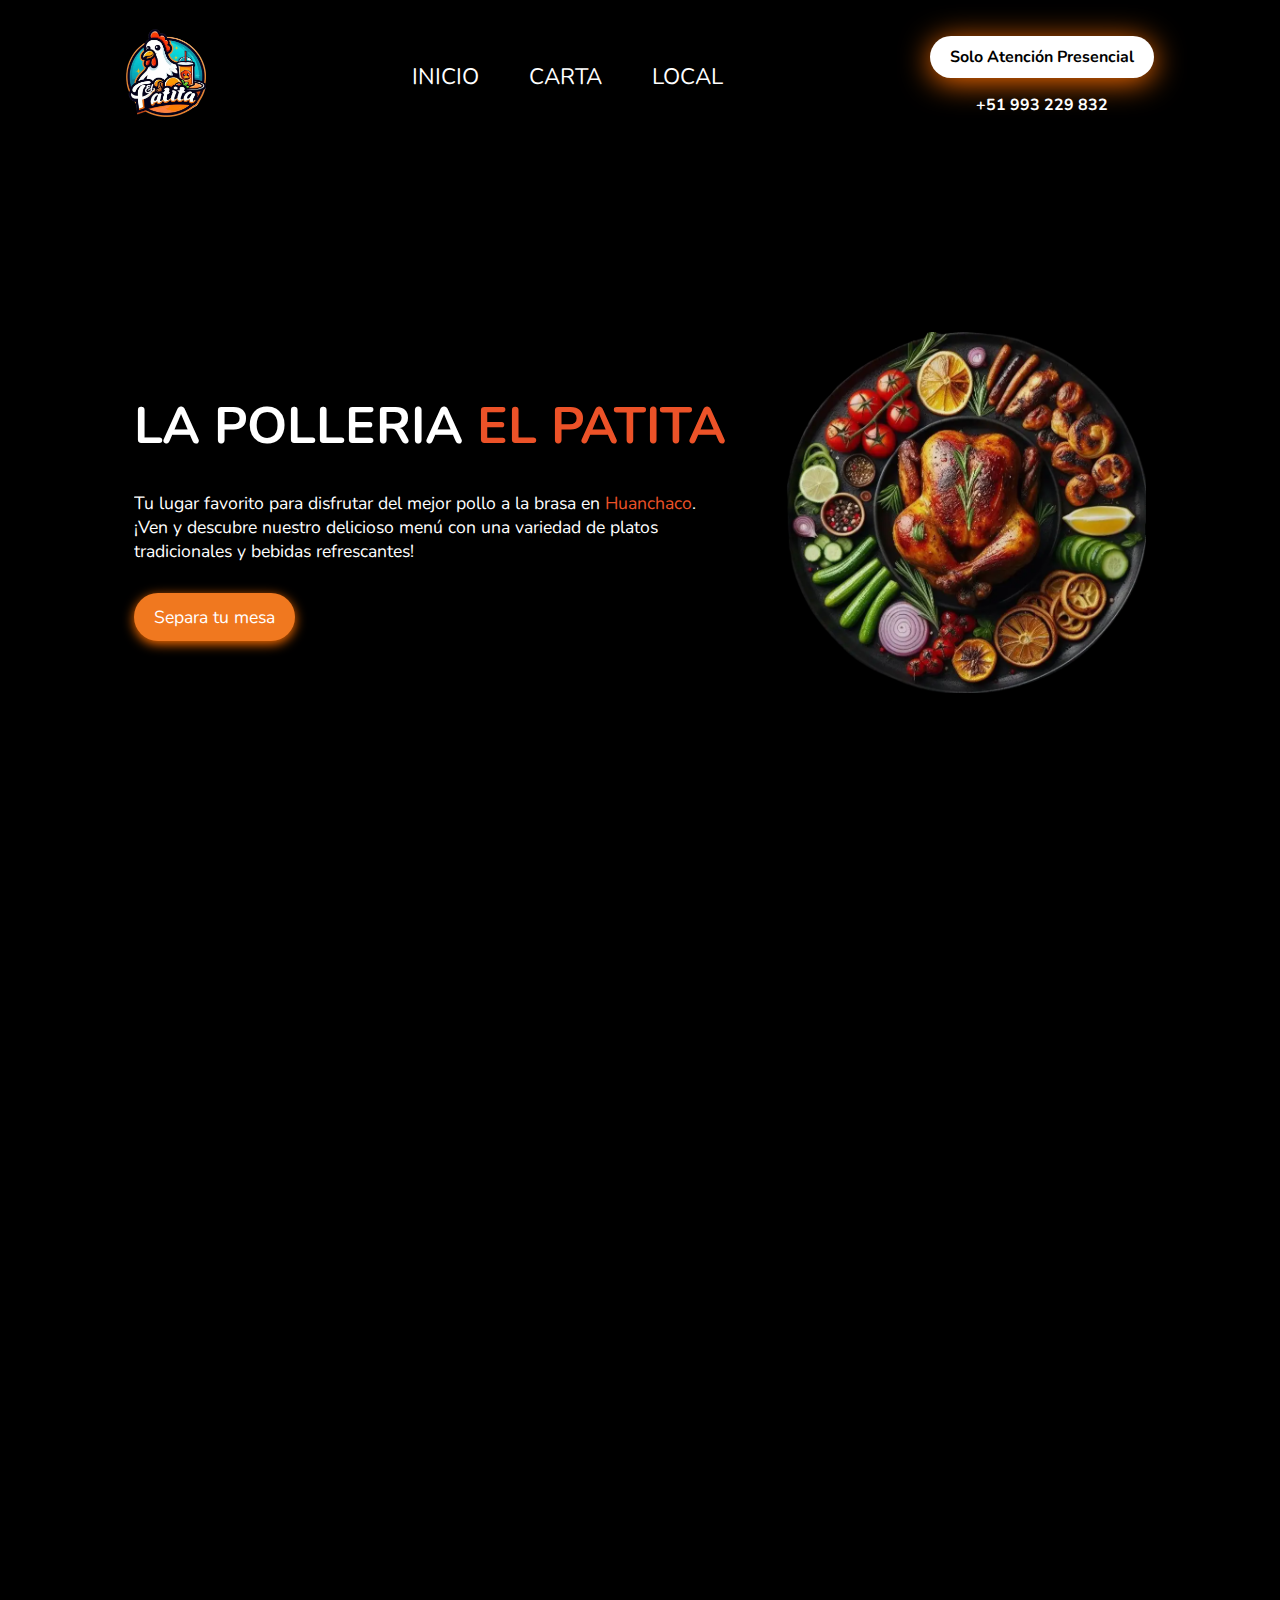
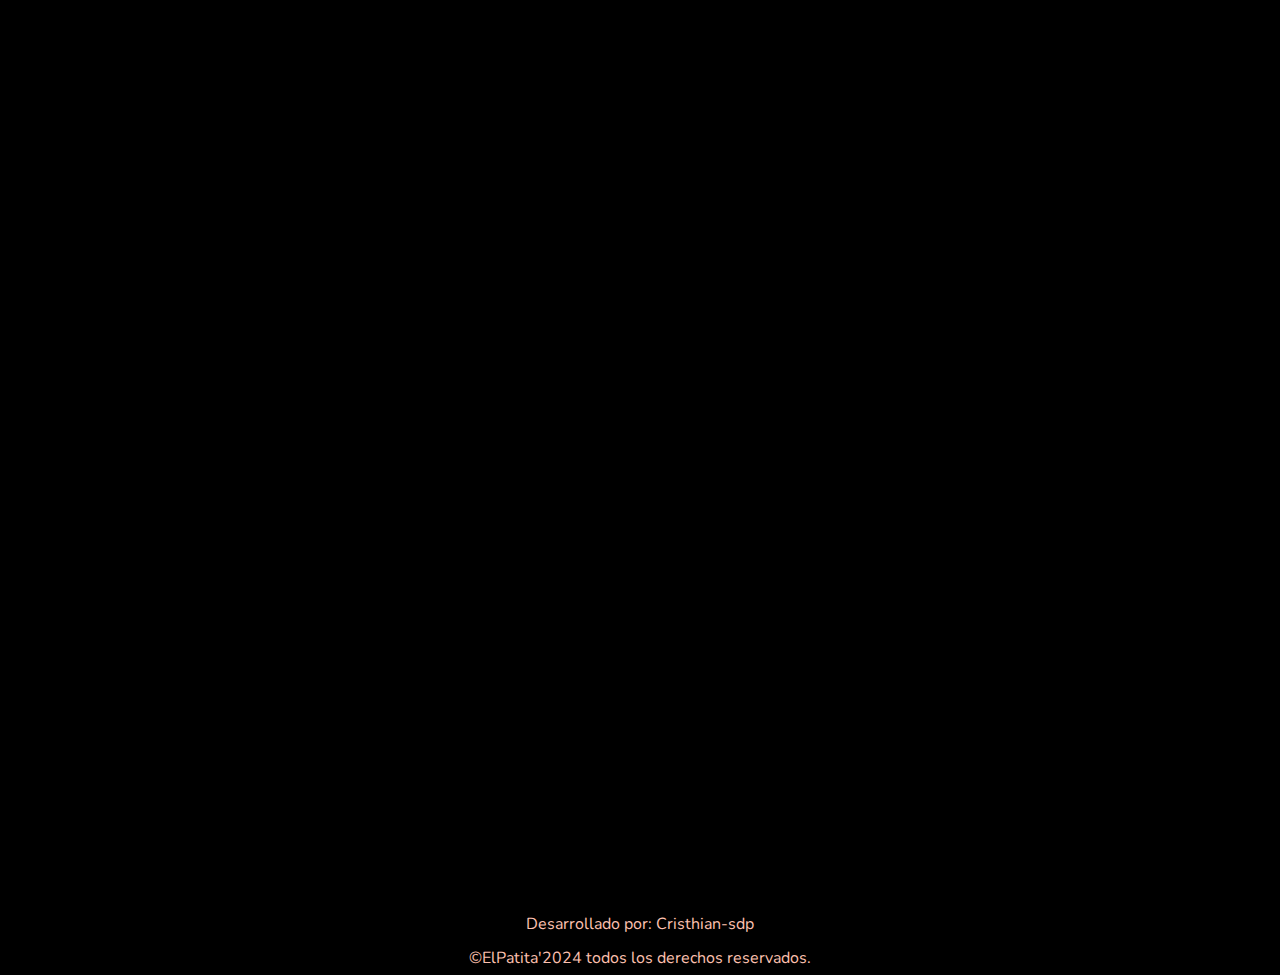
==== index.html @ 11cbc025 "Actualización de ruta del favicon" ====
<!DOCTYPE html>
<html lang="es">
  <head>
    <!-- Metadatos y configuración de la página -->
    <meta charset="UTF-8" />
    <meta http-equiv="X-UA-Compatible" content="IE=edge" />
    <meta
      name="viewport"
      content="width=device-width, initial-scale=1.0, minimum-scale=1.0"
    />
    <!-- Título de la página -->
    <title>El Patita</title>
    <!-- Enlaces a hojas de estilo CSS -->
    <link rel="stylesheet" href="css/styles.css" />
    <!-- Metadatos para SEO -->
    <meta name="title" content="El Patita" />
    <meta
      name="description"
      content="La Pollería El Patita - Tu lugar favorito para disfrutar del mejor pollo a la brasa en Huanchaco. ¡Ven y descubre nuestro delicioso menú con una variedad de platos tradicionales y bebidas refrescantes! Disfruta de un ambiente acogedor y un servicio excepcional que te hará sentir como en casa. ¡Te esperamos para compartir momentos únicos en familia y amigos! Pollo a la brasa, restaurante en Huanchaco, ambiente familiar, servicio de calidad."
    />
    <meta
      name="keywords"
      content="El Patita, polleria, polleria cerca de mi, pollo a la brasa, pollo, brasas, Huanchaco, restaurantes en Huanchaco, trujillo, restaurante, comida rápida, combos, combos familiares, menu, parrillas, bebidas, presencial"
    />
    <meta name="robots" content="index, follow" />
    <link rel="canonical" href="https://elpatita.pages.dev" />
    <meta
      name="google-site-verification"
      content="dAO6og7WskD6KDz0cd-VRkcLxs5o3kmpDiMFxkT1mFk"
    />
    <meta name="author" content="Cristhian Steffano Díaz Piminchumo" />
    <!-- Metadatos para Open Graph (para compartir en redes sociales) -->
    <meta property="og:title" content="El Patita" />
    <meta
      property="og:description"
      content="Disfruta de nuestros deliciosos combos de pollo a la brasa en El Patita. ¡Visítenos en Huanchaco!"
    />
    <meta property="og:image" content="img/combos/1-4-pollo.webp" />
    <meta property="og:url" content="https://elpatita.pages.dev" />
    <meta property="og:type" content="website" />
    <!-- Metadatos para Open Graph Video -->
    <meta property="og:video" content="https://elpatita.pages.dev/video/screen-charged.webm" />
    <meta property="og:video:type" content="video/screen-charged.webm" />
    <meta property="og:video:width" content="1280" />
    <meta property="og:video:height" content="720" />
    <!-- Enlace al sitemap -->
    <link
      rel="sitemap"
      type="application/xml"
      title="Sitemap"
      href="/sitemap.xml"
    />
    <!-- Favicon de la página -->
    <link
      rel="icon"
      href="img/favicon/title-logo.webp"
      type="image/webp"
      loading="lazy"
    />
    <!-- Enlace a fuentes de Google Fonts -->
    <link rel="preconnect" href="https://fonts.googleapis.com" />
    <link rel="preconnect" href="https://fonts.gstatic.com" crossorigin />
    <link
      rel="preload"
      href="https://fonts.googleapis.com/css2?family=Nunito:wght@400;600&display=swap"
      as="font"
      crossorigin="anonymous"
    />
    <link
      rel="preload"
      href="https://fonts.googleapis.com/css2?family=Nunito:wght@400;600&display=swap"
      as="style"
      onload="this.onload=null;this.rel='stylesheet'"
    />
    <noscript>
      <link
        href="https://fonts.googleapis.com/css2?family=Nunito:wght@400;600&display=swap"
        rel="stylesheet"
      />
    </noscript>
  </head>
  <body>
    <!-- Pantalla de carga-->
    <div class="loading-screen">
        <video autoplay loop muted>
          <source src="video/screen-charged.webm" type="video/webm" alt="Cargando...">
          Tu navegador no soporta el elemento de video.
        </video>
    </div>
    <!-- Encabezado de la pagina-->
    <header>
      <!-- Logo -->
      <div class="logo">
        <img
          src="img/favicon/title-logo.webp"
          alt="El Patita Logo"
          width="80"
          height="auto"
          loading="lazy"
        />
      </div>
      <!-- Barra de navegación -->
      <nav>
        <div>
          <ul>
            <li><a href="#">INICIO</a></li>
            <li><a href="carta.html">CARTA</a></li>
            <li><a href="local.html">LOCAL</a></li>
          </ul>
        </div>
      </nav>
      <!-- Mensaje sobre la atención presencial -->
      <div class="msg-nav">
        <strong>
          <p class="msg-text">Solo Atención Presencial</p>
          <p>+51 993 229 832</p>
        </strong>
      </div>
    </header>
    <!-- Sección de Bienvenida -->
    <section class="hero">
      <!-- Texto de bienvenida -->
      <div class="hero-text-button">
        <h1>LA POLLERIA <span>EL PATITA</span></h1>
        <p>
          Tu lugar favorito para disfrutar del mejor pollo a la brasa en <span><a href="https://g.co/kgs/TymTg4Y" target="_blank" rel="noopener noreferrer nofollow">Huanchaco</a></span>. 
          <br>
          ¡Ven y descubre nuestro delicioso menú con una variedad de
          platos 
          <br>
          tradicionales y bebidas refrescantes!
        </p>
        <!-- Botón para redirigir a WhatsApp -->
        <button
          type="button"
          class="wpp-button"
          onclick="window.location.href='https://wa.me/51993229832';"
          rel="nofollow"
        >
          Separa tu mesa
        </button>
      </div>
      <!-- Imagen de pollo a la brasa -->
      <div class="hero-img"">
        <img
        src="img/pollo-inicio.webp"
        alt="Pollo a la brasa"
        width="360"
        height="auto"
        loading="lazy"
      />
      </div>
    </section>
    <!-- Sección de combos clásicos -->
    <section class="combos">
      <h2><strong>COMBOS <span>CLÁSICOS</span></strong></h2>
      <p>¡Elige tu favorito y comparte momentos únicos con familia y amigos!</p>

      <div class="combos-container">
        <!-- Combo Personal -->
        <div class="combo">
          <h3><strong class="combo-title">Combo Personal</strong></h3>
          <img src="img/combos/1-4-pollo.webp" alt="1/4 Pollo" width="240" height="auto" loading="lazy"/>
          <p class="combo-description">
              1/4 de Pollo + Papas fritas + ensalada + 1/2 litro de jugo de
              maracuyá.
          </p>
          <p><strong class="price">S/. 29.00</strong></p>
        </div>
        <!-- Combo Familiar -->
        <div class="combo">
          <h3><strong class="combo-title">Combo Familiar</strong></h3>
          <img src="img/combos/1-2-pollo.webp" alt="1/2 Pollo" width="240" height="auto" loading="lazy"/>
          <p class="combo-description">
            1/2 Pollo + Papas fritas + ensalada familiar + 1 litro de limonada
            frozen.
          </p>
          <p><strong class="price">S/. 50.00</strong></p>
        </div>
        <!-- Combo Extra Familiar -->
        <div class="combo">
          <h3><strong class="combo-title">Combo Extra Familiar</strong></h3>
          <img src="img/combos/1-pollo.webp" alt="Pollo Entero" width="240" height="auto" loading="lazy"/>
          <p class="combo-description">
            1 Pollo Entero + Papas fritas + ensalada familiar + 1 litro de chicha
            morada.
          </p>
          <p><strong class="price">S/. 84.00</strong></p>
        </div>
      </div>
    </section>
    <!-- Sección del pie de página -->
    <footer>
        <div class="footer-content">
          <!-- Logo del pie de página -->
            <div class="footer-logo">
                <img
                    src="img/favicon/title-logo.webp"
                    alt="El Patita Logo"
                    width="160"
                    height="auto"
                    loading="lazy"
                />
            </div>
            <!-- Texto de agradecimiento y botón de encuesta -->
            <div class="footer-text-button">
                <h4>GRACIAS POR <span>PREFERIRNOS</span></h4>
                <hr class="custom-line" />
                <p>Nos esforzamos cada día para ofrecerte la mejor experiencia y los sabores más deliciosos. ¡Esperamos verte pronto!</p>
                <!-- Botón para redirigir a la encuesta -->
                <button
                type="button"
                class="encuesta-button"
                onclick="window.location.href='https://docs.google.com/forms/d/e/1FAIpQLSdYzkBOdLRSeoieGLIxuFA7cyFeME0NgLloQCdg2s4Ohp1Zew/viewform?usp=header';"
                rel="noopener noreferrer nofollow"
              >
                ENCUESTA
              </button>
            </div>
            <!-- Enlaces legales -->
            <div class="footer-links">
                <h5>LEGAL</h5>
                <hr class="custom-line" />
                <!-- Enlaces a términos y condiciones-->
                <a href="pdf/Terminos-condiciones.pdf" target="_blank" rel="noopener noreferrer nofollow"
                >Términos y Condiciones</a>
                <!-- Enlaces a políticas de privacidad-->
                <a href="pdf/Políticas-privacidad.pdf" target="_blank" rel="noopener noreferrer nofollow"
                >Políticas de Privacidad</a>
                <!-- Enlaces a Licencia Creative Commons-->
                <a rel="license" href="https://creativecommons.org/licenses/by-nc-sa/4.0/" target="_blank" rel="noopener noreferrer nofollow"
                >Licencia Creative Commons</a>
            </div>
        </div>
        <div class="footer-info">
            <!-- Información del desarrollador -->
            <p>Desarrollado por:
                <a href="https://github.com/cristhian-sdp" target="_blank" rel="nofollow"
                >Cristhian-sdp</a>
            </p>
            <!-- Derechos reservados -->
            <p>&copy;ElPatita'2024 todos los derechos reservados.</p>
            </div>
    </footer>
    <script src="js/script.js"></script>
  </body>
</html>
---- css/styles.css ----
/* Aplicar la fuente Nunito a todos los elementos */
* {
    font-family: "Nunito";
}

/* Estilos para el cuerpo de la página */
body {
    background-color: black;
    margin: 0;
    padding: 0;
}

/* Estilos para la pantalla de carga */
.loading-screen {
    position: fixed;
    top: 0;
    left: 0;
    width: 100%;
    height: 100%;
    background-color: #fe9d2c;
    display: flex;
    justify-content: center;
    align-items: center;
    z-index: 1000;
}

/* Estilos para el video de la pantalla de carga */
.loading-screen video {
    width: 600px;
}

/* Estilos para el encabezado */
header {
    color: white;
    text-align: center;
    z-index: 10;
    display: flex;
    justify-content: space-around;
    align-items: center;
    padding: 10px 30px;
    flex-wrap: wrap;
}

/* Estilos para la barra de navegación */
nav {
    display: flex;
    justify-content: center;
    align-items: center;
    animation: slideDown 1.3s ease-in-out 0.6s forwards;
}

/* Animación para deslizar la barra de navegación hacia abajo */
@keyframes slideDown {
    0% {
        transform: translateY(-100%);
        opacity: 0;
    }
    100% {
        transform: translateY(0);
        opacity: 1;
    }
}

/* Estilos para la lista de navegación */
nav ul {
    list-style: none;
    display: flex;
    padding: 0;
    margin: 0;
}

nav li {
    margin: 0 25px;
}

/* Estilos para los enlaces de navegación */
nav a {
    position: relative;
    color: white;
    text-decoration: none;
    font-size: 1.4em;
    overflow: hidden;
    transition: color 0.4s ease;
}
nav a::after {
    content: "";
    position: absolute;
    width: 0;
    height: 2px;
    bottom: 0;
    left: 50%;
    background-color: #f0781f;
    transition: width 0.4s ease, left 0.5s ease;
}

nav a:hover {
    color: #f0781f;
}

nav a:hover::after {
    width: 100%;
    left: 0;
}

/* Estilos para el logo */
.logo {
    margin: 10px;
    transition: transform 0.4s ease;
    animation: fadeIn 1.5s ease-in-out 0.6s forwards;
}

.logo:hover {
    transform: scale(1.2);
}
/* Estilos para el contenedor del mensaje de navegación */
.msg-nav {
    margin: 10px;
    right: 0;
    animation: slideInFromRight 1.3s ease-in-out 0.6s forwards;
}
.msg-text {
    background-color: white;
    box-shadow: 0 4px 30px rgb(255, 111, 0);
    border-radius: 40px;
    color: black;
    padding: 10px 20px;
    transition: color 0.5s ease;
}
.msg-text:hover {
    background-color: #a6a6a6;
    color: white;
}

/* Animación para deslizar el mensaje de navegación desde la derecha */
@keyframes slideInFromRight {
    0% {
        transform: translateX(100%);
        opacity: 0;
    }
    100% {
        transform: translateX(0);
        opacity: 1;
    }
}

/* Estilos para la sección hero */
.hero {
    display: flex;
    justify-content: center;
    align-items: center;
    padding: 180px 20px;
    gap: 60px;
    flex-wrap: wrap;
}

/* Estilos para el texto y botón de bienvenida */
.hero-text-button {
    text-align: left;
    color: white;
}

.hero-text-button span a {
    color: #ec5228;
    text-decoration: none;
    transition: color 0.4s ease;
}

.hero-text-button span a:hover {
    text-decoration: underline;
    color: orange;
}

.hero-text-button h1 {
    font-size: 3.2em;
    margin: 0;
}

.hero-text-button p {
    font-size: 1.1em;
    margin: 30px 0;
}

.hero-text-button h1 span,
.combos h2 span,
.hero-text-button p span {
    color: #ec5228;
}

.hero-text-button h1,
.hero-text-button p {
    overflow: hidden;
    white-space: nowrap;
    animation: typing 1.3s steps(130, end) 0.6s;
}

/* Animación de escritura para el texto de bienvenida */
@keyframes typing {
    from {
        width: 0;
    }
    to {
        width: 100%;
    }
}

/* Estilos para los botones de WhatsApp y encuesta */
.wpp-button,
.encuesta-button {
    border-radius: 40px;
    background-color: #f0781f;
    box-shadow: 0 3px 12px rgb(255, 111, 0);
    color: white;
    border: none;
    font-size: 1.1em;
    padding: 12px 20px; 
    cursor: pointer;
    transition: color 0.6s ease;
    animation: fadeIn 1.3s ease-in-out 0.6s forwards;
}
.wpp-button:hover,
.encuesta-button:hover {
    background-color: #ffffff;
    box-shadow: 0 3px 55px rgb(255, 111, 0);
    color: black;
}

/* Animación de desvanecimiento*/
@keyframes fadeIn {
    0% {
        opacity: 0;
        filter: brightness(0.5);
    }
    100% {
        opacity: 1;
        filter: brightness(1);
    }
}

/* Estilos para la imagen de pollo a la brasa */
.hero-img {
    text-align: center;
    animation: fadeIn 1.3s ease-in-out 0.6s forwards;
}

/* Estilos para la sección de combos, cartas y contacto local */
.combos,
.cartas,
.local-contact-section {
    background-color: white;
    box-shadow: 0 8px 85px rgb(255, 111, 0);
    padding: 80px 20px;
    border-radius: 60px;
    text-align: center;
    opacity: 0;
    animation: fadeIn 1.3s ease-in-out 0.6s forwards;
}

/* Estilos para la imagen de la carta */
.carta-image {
    cursor: zoom-in;
    transition: transform 0.3s ease;
}

.carta-image.zoomed {
    position: fixed;
    top: 50%;
    left: 50%;
    transform: translate(-50%, -50%) scale(1.4);
    z-index: 1000;
    cursor: zoom-out;
}

/* Deshabilitar eventos de puntero en todas las imágenes cuando una está en modo zoom */
body.zoom-active .carta-image {
    pointer-events: none;
}

/* Habilitar eventos de puntero solo en la imagen que está en modo zoom */
body.zoom-active .carta-image.zoomed {
    pointer-events: auto;
}

/* Estilos para el encabezado de la sección de combos */
.combos h2 {
    font-size: 2.4em;
}

/* Estilos para los párrafos en la sección de combos y en el pie de página */
.combos p,
.footer-text-button p {
    font-size: 1.1em;
}

/* Estilos para los contenedores de combos, cartas y contacto local */
.combos-container,
.cartas-container,
.local-container {
    display: flex;
    justify-content: center;
    flex-wrap: wrap;
}

/* Estilos para cada combo */
.combo {
    flex: 1;
    margin: 20px;
    background-color: black;
    box-shadow: 0 5px 15px rgb(255, 111, 0);
    border-radius: 50px 10px;
    color: white;
    padding: 10px;
    max-width: 300px;
}

/* Estilos para el título de cada combo */
.combo-title {
    font-size: 1.3em;
    color: #fdc0af;
}

/* Estilos para la descripción de cada combo */
.combo-description {
    width: 83%;
    padding: 10px 0px;
    margin: 0 auto;
}

/* Estilos para el precio de cada combo */
.price {
    position: relative;
    background-color: white;
    color: black;
    border-radius: 40px;
    padding: 10px 20px;
    display: inline-block;
    transition: transform 0.4s ease;
    transform: translateZ(0);
    will-change: transform;
}

.price:hover {
    transform: scale(1.2) translateZ(0);
    box-shadow: 0 4px 40px rgb(255, 111, 0);
}

/* Estilos para las imágenes dentro de los contenedores de combos y cartas */
.combo img,
.carta img {
    border-radius: 40px;
    box-shadow: 0 5px 35px rgb(255, 111, 0);
    transition: transform 0.5s ease;
}

.combo img:hover {
    transform: scale(0.9);
}

/* Estilos para las secciones de Carta y Local */
.carta,
.contact-image,
.contact-map {
    flex: 1;
    margin: 30px;
    padding: 10px;
}

/*Estilos para la página de 404*/
.error-page {
    padding: 30vh 20px;
    color: white;
    text-align: center;
}
.error-page h1 {
    font-size: 6em;
    margin: 0;
}
.error-page p {
    font-size: 1.2em;
    margin: 0;
}

.error-page a {
    display: inline-block;
    margin: 20px 0;
    padding: 10px 20px;
    color: white;
    text-decoration: none;
    background-color: #f0781f;
    border-radius: 45px;
    font-weight: bold;
}
/* Estilos para el pie de página */
.footer-content {
    display: flex;
    justify-content: space-around;
    align-items: center;
    flex-wrap: wrap;
    padding: 260px 20px;
    color: white;
    gap: 80px;
    opacity: 0;
    transition: opacity 1.2s ease-in-out 0.2s;
}

/* Estilos para el pie de página cuando se muestra */
.footer-content.fade-in {
    opacity: 1;
}

/* Estilos para el contenedor de texto y botón */
.footer-text-button {
    flex: 1;
    width: 100%;
    max-width: 460px;
    text-align: center;
    margin: 0 auto;
}
.footer-text-button h4 {
    margin: 20px 0;
    font-size: 2em;
}
.footer-text-button h4 span {
    color: #ec5228;
}

/* Estilos para los enlaces y el logo */
.footer-links,
.footer-logo {
    flex: 1;
    width: 100%;
    max-width: 200px;
    text-align: left;
    margin: 0 auto;
}

.footer-links h5 {
    margin: 12px 0;
    font-size: 1.4em;
}

.footer-links a {
    display: block;
    margin: 16px 0;
    color: white;
    text-decoration: none;
    transition: color 0.4s ease;
}

.footer-links a:hover,
.footer-info a:hover {
    text-decoration: underline;
    color: #f0781f;
}

/* Estilos para la información del pie de página */
.footer-info {
    display: flex;
    flex-direction: column;
    justify-content: center;
    align-items: center;
    color: #fdc0af;
}

.footer-info p {
    margin: 6px;
}

.footer-info a {
    color: #fdc0af;
    text-decoration: none;
    transition: color 0.4s ease;
}

/* Estilos para la línea personalizada */
.custom-line {
    width: 100%;
    border: 1px solid #f0781f;
    margin: 0 auto;
}

/* Estilos para Dispositivos Móviles */
@media only screen and (max-width: 767px) {
    /* Estilos para el encabezado */
    header {
        flex-direction: column;
        padding: 20px 10px;
    }

    /* Estilos para la sección hero */
    .hero {
        padding: 60px 0px;
    }

    /* Estilos para el contenedor de texto y botón de bienvenida */
    .hero-text-button {
        text-align: center;
        width: 90%;
    }

    .hero-text-button h1 {
        font-size: 2.3em;
        white-space: wrap;
    }

    .hero-text-button p {
        font-size: 1em;
        white-space: wrap;
    }

    .hero-text-button h1,
    .hero-text-button p {
        animation: fadeIn 1.3s ease-in-out 0.6s forwards;
    }

    /* Estilos para la imagen de la sección hero, carta y contacto*/
    .hero-img, .carta-image, .contact-image {
        transform: scale(0.85);
        display: inline-block;
        margin: 0 auto;
    }

    /* Estilos para el encabezado de la sección de combos */
    .combos h2 {
        font-size: 2em;
    }

    .carta-image{
        cursor: default;
        transition: none;
    }

    .carta-image.zoomed {
        position: static;
        top: auto;
        left: auto;
        transform: none;
        z-index: auto;
        cursor: default;
    }

    /* Estilos para Footer */
    .footer-content {
        padding: 40px 20px;
        gap: 45px;
    }

    /* Estilos para el contenedor de texto y botón, enlaces y logo en Footer*/
    .footer-text-button,
    .footer-links,
    .footer-logo {
        flex: none;
    }

    /* Estilos para el logo en Footer */
    .footer-logo {
        text-align: center;
    }

    /* Estilos para las secciones de combos, cartas y contacto local */
    .combos,
    .cartas,
    .local-contact-section {
        border-radius: 50px;
    }
}
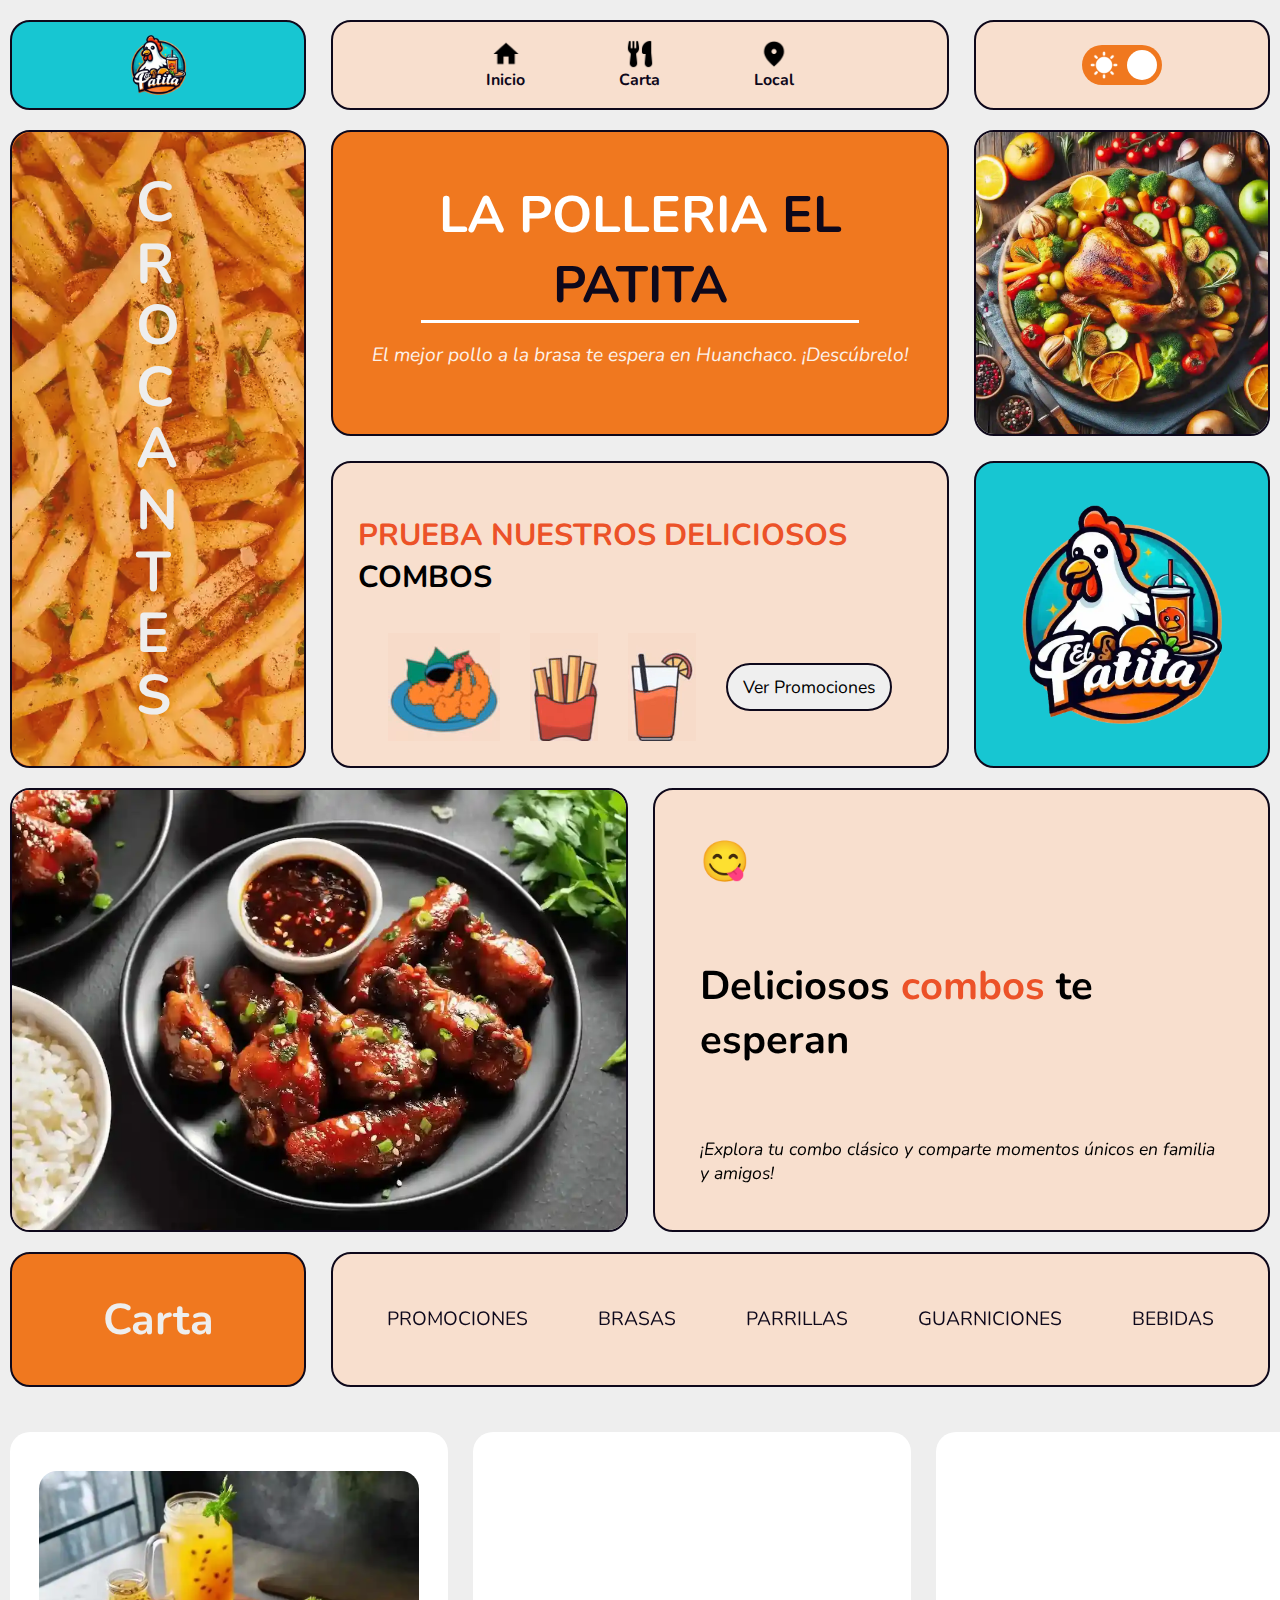
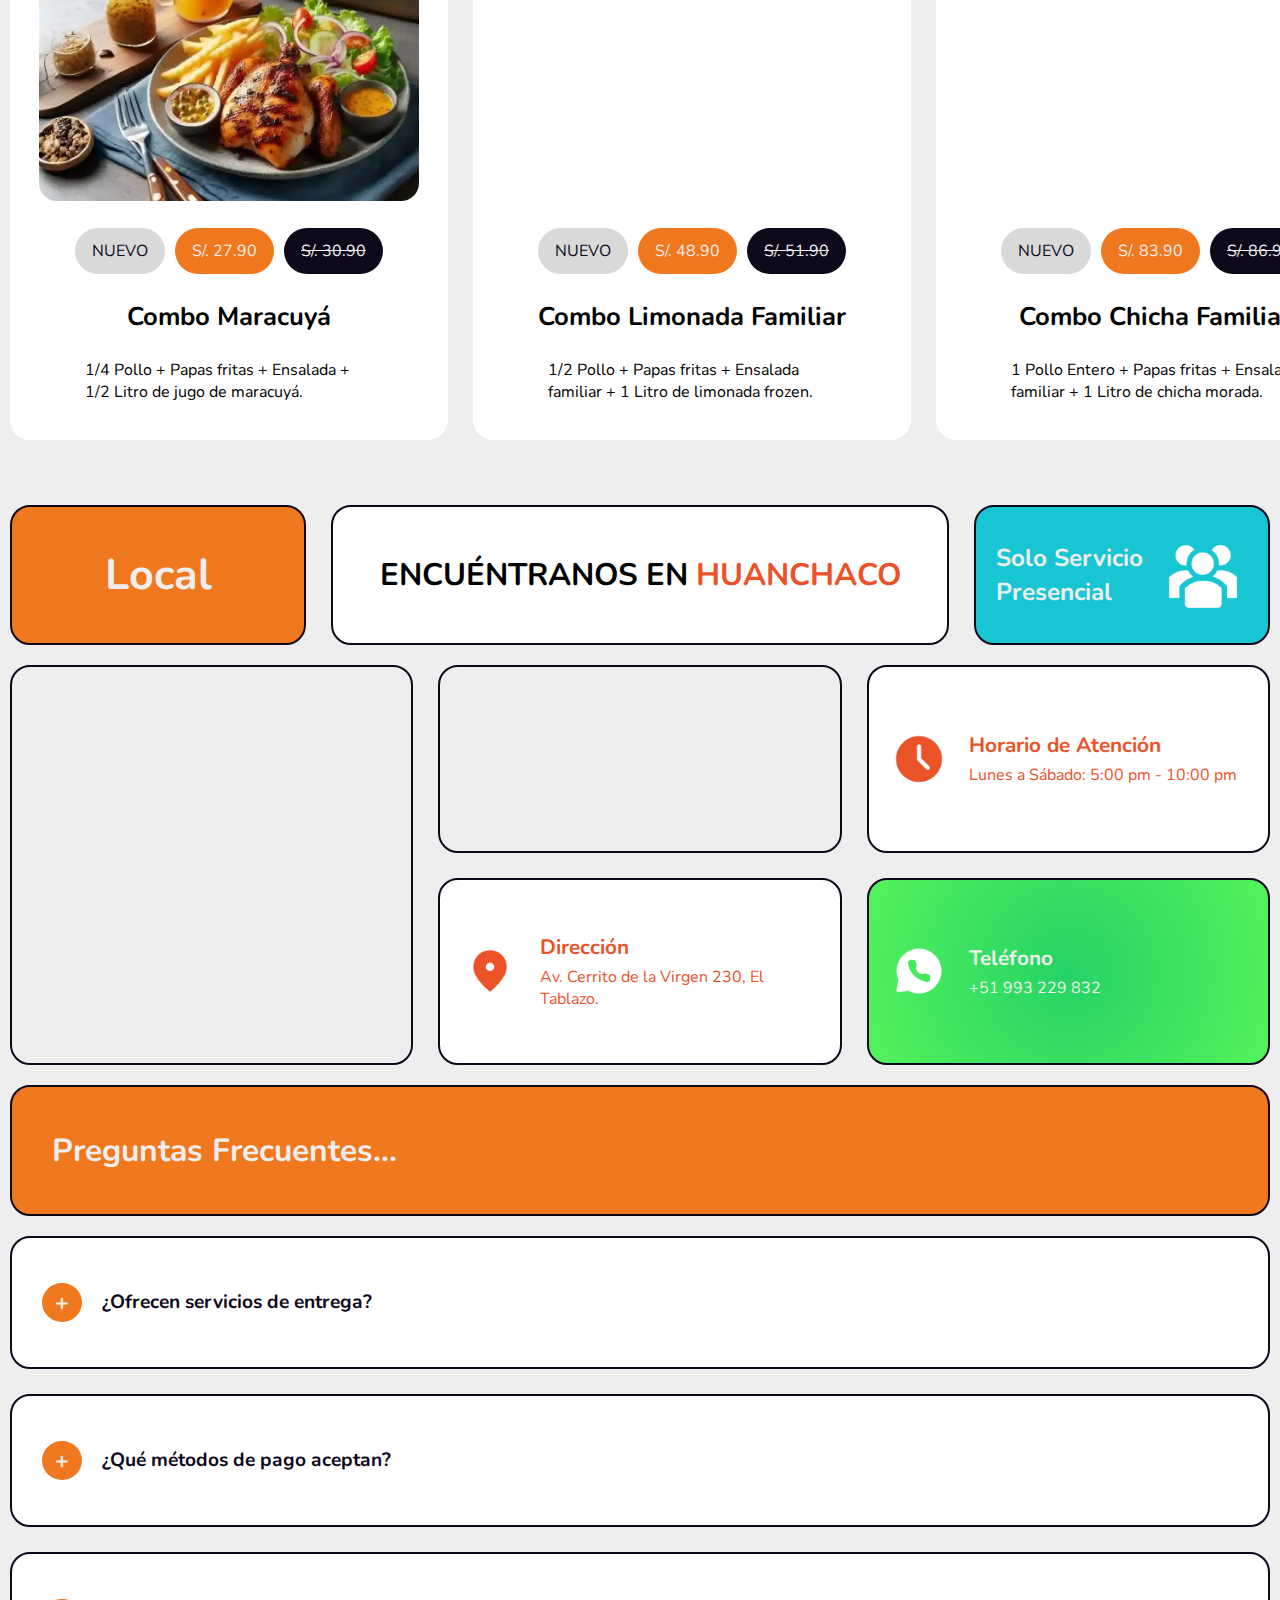
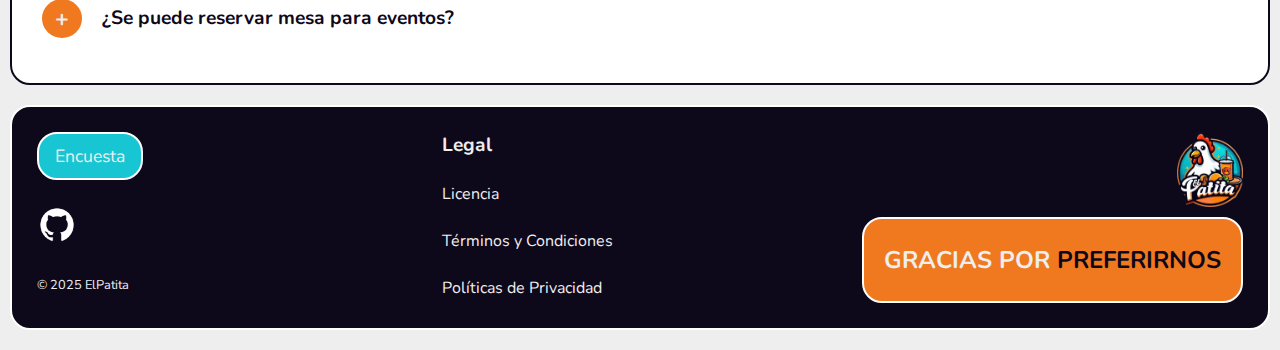
==== commit d8b95764: "Rediseño grid" ====
--- a/index.html
+++ b/index.html
@@ -1,247 +1,769 @@
 <!DOCTYPE html>
 <html lang="es">
-  <head>
-    <!-- Metadatos y configuración de la página -->
-    <meta charset="UTF-8" />
-    <meta http-equiv="X-UA-Compatible" content="IE=edge" />
-    <meta
-      name="viewport"
-      content="width=device-width, initial-scale=1.0, minimum-scale=1.0"
-    />
-    <!-- Título de la página -->
-    <title>El Patita</title>
-    <!-- Enlaces a hojas de estilo CSS -->
-    <link rel="stylesheet" href="css/styles.css" />
-    <!-- Metadatos para SEO -->
-    <meta name="title" content="El Patita" />
-    <meta
-      name="description"
-      content="La Pollería El Patita - Tu lugar favorito para disfrutar del mejor pollo a la brasa en Huanchaco. ¡Ven y descubre nuestro delicioso menú con una variedad de platos tradicionales y bebidas refrescantes! Disfruta de un ambiente acogedor y un servicio excepcional que te hará sentir como en casa. ¡Te esperamos para compartir momentos únicos en familia y amigos! Pollo a la brasa, restaurante en Huanchaco, ambiente familiar, servicio de calidad."
-    />
-    <meta
-      name="keywords"
-      content="El Patita, polleria, polleria cerca de mi, pollo a la brasa, pollo, brasas, Huanchaco, restaurantes en Huanchaco, trujillo, restaurante, comida rápida, combos, combos familiares, menu, parrillas, bebidas, presencial"
-    />
-    <meta name="robots" content="index, follow" />
-    <link rel="canonical" href="https://elpatita.pages.dev" />
-    <meta
-      name="google-site-verification"
-      content="dAO6og7WskD6KDz0cd-VRkcLxs5o3kmpDiMFxkT1mFk"
-    />
-    <meta name="author" content="Cristhian Steffano Díaz Piminchumo" />
-    <!-- Metadatos para Open Graph (para compartir en redes sociales) -->
-    <meta property="og:title" content="El Patita" />
-    <meta
-      property="og:description"
-      content="Disfruta de nuestros deliciosos combos de pollo a la brasa en El Patita. ¡Visítenos en Huanchaco!"
-    />
-    <meta property="og:image" content="img/combos/1-4-pollo.webp" />
-    <meta property="og:url" content="https://elpatita.pages.dev" />
-    <meta property="og:type" content="website" />
-    <!-- Metadatos para Open Graph Video -->
-    <meta property="og:video" content="https://elpatita.pages.dev/video/screen-charged.webm" />
-    <meta property="og:video:type" content="video/screen-charged.webm" />
-    <meta property="og:video:width" content="1280" />
-    <meta property="og:video:height" content="720" />
-    <!-- Enlace al sitemap -->
-    <link
-      rel="sitemap"
-      type="application/xml"
-      title="Sitemap"
-      href="/sitemap.xml"
-    />
-    <!-- Favicon de la página -->
-    <link
-      rel="icon"
-      href="img/favicon/title-logo.webp"
-      type="image/webp"
-      loading="lazy"
-    />
-    <!-- Enlace a fuentes de Google Fonts -->
-    <link rel="preconnect" href="https://fonts.googleapis.com" />
-    <link rel="preconnect" href="https://fonts.gstatic.com" crossorigin />
-    <link
-      rel="preload"
-      href="https://fonts.googleapis.com/css2?family=Nunito:wght@400;600&display=swap"
-      as="font"
-      crossorigin="anonymous"
-    />
-    <link
-      rel="preload"
-      href="https://fonts.googleapis.com/css2?family=Nunito:wght@400;600&display=swap"
-      as="style"
-      onload="this.onload=null;this.rel='stylesheet'"
-    />
-    <noscript>
-      <link
-        href="https://fonts.googleapis.com/css2?family=Nunito:wght@400;600&display=swap"
-        rel="stylesheet"
-      />
-    </noscript>
-  </head>
-  <body>
-    <!-- Pantalla de carga-->
-    <div class="loading-screen">
-        <video autoplay loop muted>
-          <source src="video/screen-charged.webm" type="video/webm" alt="Cargando...">
-          Tu navegador no soporta el elemento de video.
-        </video>
-    </div>
-    <!-- Encabezado de la pagina-->
-    <header>
-      <!-- Logo -->
-      <div class="logo">
-        <img
-          src="img/favicon/title-logo.webp"
-          alt="El Patita Logo"
-          width="80"
-          height="auto"
-          loading="lazy"
+    <head>
+        <!-- Metadatos y configuración de la página -->
+        <meta charset="UTF-8" />
+        <meta http-equiv="X-UA-Compatible" content="IE=edge" />
+        <meta
+            name="viewport"
+            content="width=device-width, initial-scale=1.0, minimum-scale=1.0"
         />
-      </div>
-      <!-- Barra de navegación -->
-      <nav>
-        <div>
-          <ul>
-            <li><a href="#">INICIO</a></li>
-            <li><a href="carta.html">CARTA</a></li>
-            <li><a href="local.html">LOCAL</a></li>
-          </ul>
+        <!--<meta name="csrf-token" content="abc123def456ghi789">-->
+        <meta name="theme-color" content="#f8dfce" />
+        <meta name="rating" content="General" />
+        <!-- Título de la página -->
+        <title>El Patita - Promociones Exclusivas</title>
+        <!-- Enlaces a hojas de estilo CSS -->
+        <link rel="stylesheet" href="css/styles.css" />
+        <!-- Metadatos para SEO -->
+        <meta name="title" content="El Patita - Promociones Exclusivas" />
+        <meta
+            name="description"
+            content="La Pollería El Patita - Tu lugar favorito para disfrutar del mejor pollo a la brasa en Huanchaco. ¡Ven y descubre nuestro delicioso menú con una variedad de platos tradicionales y bebidas refrescantes! Disfruta de un ambiente acogedor y un servicio excepcional que te hará sentir como en casa. ¡Te esperamos para compartir momentos únicos en familia y amigos! Pollo a la brasa, restaurante en Huanchaco, ambiente familiar, servicio de calidad."
+        />
+        <meta
+            name="keywords"
+            content="El Patita, polleria, polleria cerca de mi, pollo a la brasa, pollo, brasas, Huanchaco, restaurantes en Huanchaco, trujillo, restaurante, comida rápida, promociones, descuentos, combos, combos familiares, menú, parrillas, guarniciones, bebidas, presencial"
+        />
+        <!-- Autor del contenido de la página -->
+        <meta name="author" content="Cristhian Steffano Díaz Piminchumo" />
+        <meta name="copyright" content="© 2025 ElPatita" />
+        <!-- Enlace canónico -->
+        <link rel="canonical" href="https://elpatita.pages.dev" />
+        <!-- Metadatos para Open Graph (para compartir en redes sociales) -->
+        <meta property="og:type" content="website" />
+        <meta property="og:url" content="https://elpatita.pages.dev" />
+        <meta
+            property="og:title"
+            content="El Patita - Promociones Exclusivas"
+        />
+        <meta
+            property="og:description"
+            content="Disfruta de nuestros deliciosos combos de brasas, parrillas y bebidas en nuestro local presencial. ¡Visítenos en Huanchaco!"
+        />
+        <meta property="og:image" content="img/misc/pollo-inicio.webp" />
+        <!-- Permite indexar la página y seguir los enlaces -->
+        <meta name="robots" content="index, follow" />
+        <!-- Enlace al sitemap -->
+        <link
+            rel="sitemap"
+            type="application/xml"
+            title="Sitemap"
+            href="/sitemap.xml"
+        />
+        <!-- Favicon de la página -->
+        <link
+            rel="icon"
+            href="img/favicon/title-logo.webp"
+            type="image/webp"
+            sizes="any"
+        />
+        <!-- Enlace a fuentes de Google Fonts -->
+        <link rel="preconnect" href="https://fonts.googleapis.com" />
+        <link rel="preconnect" href="https://fonts.gstatic.com" crossorigin />
+        <link
+            href="https://fonts.googleapis.com/css2?family=Nunito:wght@400;600&display=swap"
+            rel="stylesheet"
+        />
+    </head>
+    <body>
+        <!-- Pantalla de carga-->
+        <div class="loading-screen" aria-live="polite">
+            <video autoplay loop muted playsinline preload="none" aria-label="Video de pantalla de carga de El Patita">
+                <source src="video/screen-charged.webm" type="video/webm" />
+                Tu navegador no soporta el elemento de video.
+            </video>
         </div>
-      </nav>
-      <!-- Mensaje sobre la atención presencial -->
-      <div class="msg-nav">
-        <strong>
-          <p class="msg-text">Solo Atención Presencial</p>
-          <p>+51 993 229 832</p>
-        </strong>
-      </div>
-    </header>
-    <!-- Sección de Bienvenida -->
-    <section class="hero">
-      <!-- Texto de bienvenida -->
-      <div class="hero-text-button">
-        <h1>LA POLLERIA <span>EL PATITA</span></h1>
-        <p>
-          Tu lugar favorito para disfrutar del mejor pollo a la brasa en <span><a href="https://g.co/kgs/TymTg4Y" target="_blank" rel="noopener noreferrer nofollow">Huanchaco</a></span>. 
-          <br>
-          ¡Ven y descubre nuestro delicioso menú con una variedad de
-          platos 
-          <br>
-          tradicionales y bebidas refrescantes!
-        </p>
-        <!-- Botón para redirigir a WhatsApp -->
-        <button
-          type="button"
-          class="wpp-button"
-          onclick="window.location.href='https://wa.me/51993229832';"
-          rel="nofollow"
-        >
-          Separa tu mesa
-        </button>
-      </div>
-      <!-- Imagen de pollo a la brasa -->
-      <div class="hero-img"">
-        <img
-        src="img/pollo-inicio.webp"
-        alt="Pollo a la brasa"
-        width="360"
-        height="auto"
-        loading="lazy"
-      />
-      </div>
-    </section>
-    <!-- Sección de combos clásicos -->
-    <section class="combos">
-      <h2><strong>COMBOS <span>CLÁSICOS</span></strong></h2>
-      <p>¡Elige tu favorito y comparte momentos únicos con familia y amigos!</p>
-
-      <div class="combos-container">
-        <!-- Combo Personal -->
-        <div class="combo">
-          <h3><strong class="combo-title">Combo Personal</strong></h3>
-          <img src="img/combos/1-4-pollo.webp" alt="1/4 Pollo" width="240" height="auto" loading="lazy"/>
-          <p class="combo-description">
-              1/4 de Pollo + Papas fritas + ensalada + 1/2 litro de jugo de
-              maracuyá.
-          </p>
-          <p><strong class="price">S/. 29.00</strong></p>
-        </div>
-        <!-- Combo Familiar -->
-        <div class="combo">
-          <h3><strong class="combo-title">Combo Familiar</strong></h3>
-          <img src="img/combos/1-2-pollo.webp" alt="1/2 Pollo" width="240" height="auto" loading="lazy"/>
-          <p class="combo-description">
-            1/2 Pollo + Papas fritas + ensalada familiar + 1 litro de limonada
-            frozen.
-          </p>
-          <p><strong class="price">S/. 50.00</strong></p>
-        </div>
-        <!-- Combo Extra Familiar -->
-        <div class="combo">
-          <h3><strong class="combo-title">Combo Extra Familiar</strong></h3>
-          <img src="img/combos/1-pollo.webp" alt="Pollo Entero" width="240" height="auto" loading="lazy"/>
-          <p class="combo-description">
-            1 Pollo Entero + Papas fritas + ensalada familiar + 1 litro de chicha
-            morada.
-          </p>
-          <p><strong class="price">S/. 84.00</strong></p>
-        </div>
-      </div>
-    </section>
-    <!-- Sección del pie de página -->
-    <footer>
-        <div class="footer-content">
-          <!-- Logo del pie de página -->
-            <div class="footer-logo">
+        <!-- Barra de progreso -->
+        <div id="progress-bar" class="progress-bar"></div>
+        <!-- Encabezado de la pagina-->
+        <header class="header-content">
+            <!-- Logo -->
+            <div class="logo">
                 <img
                     src="img/favicon/title-logo.webp"
-                    alt="El Patita Logo"
-                    width="160"
-                    height="auto"
-                    loading="lazy"
+                    alt="Logo de la Pollería El Patita"
+                    width="55"
+                    height="60"
+                    title="Logo de la Pollería El Patita"
                 />
             </div>
-            <!-- Texto de agradecimiento y botón de encuesta -->
-            <div class="footer-text-button">
-                <h4>GRACIAS POR <span>PREFERIRNOS</span></h4>
-                <hr class="custom-line" />
-                <p>Nos esforzamos cada día para ofrecerte la mejor experiencia y los sabores más deliciosos. ¡Esperamos verte pronto!</p>
-                <!-- Botón para redirigir a la encuesta -->
-                <button
-                type="button"
-                class="encuesta-button"
-                onclick="window.location.href='https://docs.google.com/forms/d/e/1FAIpQLSdYzkBOdLRSeoieGLIxuFA7cyFeME0NgLloQCdg2s4Ohp1Zew/viewform?usp=header';"
-                rel="noopener noreferrer nofollow"
-              >
-                ENCUESTA
-              </button>
+            <!-- Barra de navegación -->
+            <nav class="navbar" aria-label="Barra de navegación principal">
+                <ul>
+                    <li>
+                        <a href="#" aria-label="Ir a la sección de inicio"
+                            ><img
+                                src="img/icon/inicio.webp"
+                                alt="Inicio"
+                                width="24"
+                                height="24"
+                            />Inicio</a
+                        >
+                    </li>
+                    <li>
+                        <a href="#carta" aria-label="Ir a la sección de la carta"
+                            ><img
+                                src="img/icon/carta.webp"
+                                alt="Carta"
+                                width="24"
+                                height="24"
+                            />Carta</a
+                        >
+                    </li>
+                    <li>
+                        <a href="#local" aria-label="Ir a la sección del local"
+                            ><img
+                                src="img/icon/local.webp"
+                                alt="Local"
+                                width="24"
+                                height="24"
+                            />Local</a
+                        >
+                    </li>
+                </ul>
+            </nav>
+            <!-- Botón de Dark Mode -->
+            <div class="dark-mode">
+                <input 
+                    type="checkbox" 
+                    id="darkModeToggle"
+                    aria-label="Activar o desactivar el modo oscuro"
+                    aria-checked="false"
+                    role="switch" 
+                />
+                <label class="dark-mode-toggle" for="darkModeToggle">
+                    <div class="toggle-circle"></div>
+                    <img
+                        src="img/icon/sol.webp"
+                        alt="Sun Icon"
+                        class="icon-sun"
+                    />
+                    <img
+                        src="img/icon/luna.webp"
+                        alt="Moon Icon"
+                        class="icon-moon"
+                    />
+                </label>
             </div>
-            <!-- Enlaces legales -->
-            <div class="footer-links">
-                <h5>LEGAL</h5>
-                <hr class="custom-line" />
-                <!-- Enlaces a términos y condiciones-->
-                <a href="pdf/Terminos-condiciones.pdf" target="_blank" rel="noopener noreferrer nofollow"
-                >Términos y Condiciones</a>
-                <!-- Enlaces a políticas de privacidad-->
-                <a href="pdf/Políticas-privacidad.pdf" target="_blank" rel="noopener noreferrer nofollow"
-                >Políticas de Privacidad</a>
-                <!-- Enlaces a Licencia Creative Commons-->
-                <a rel="license" href="https://creativecommons.org/licenses/by-nc-sa/4.0/" target="_blank" rel="noopener noreferrer nofollow"
-                >Licencia Creative Commons</a>
+        </header>
+        <main>
+            <!-- Contenido principal de la página -->
+            <article class="hero-content">
+                <section class="hero-papas">
+                    <!-- Imagen de papas fritas -->
+                    <img
+                        src="img/misc/papas-fritas.webp"
+                        alt="Papas fritas"
+                        width="100"
+                        height="auto"
+                    />
+                    <p>
+                        C<br />R<br />O<br />C<br />A<br />N<br />T<br />E<br />S
+                    </p>
+                </section>
+                <section class="title">
+                    <!-- Titulo y Texto de bienvenida -->
+                    <h1>LA POLLERIA <span>EL PATITA</span></h1>
+                    <hr />
+                    <p>
+                        El mejor pollo a la brasa te espera en Huanchaco.
+                        ¡Descúbrelo!
+                    </p>
+                </section>
+                <section class="hero-pollo">
+                    <!-- Imagen de pollo a la brasa -->
+                    <img
+                        src="img/misc/pollo-inicio.webp"
+                        alt="Pollo a la brasa"
+                        width="300"
+                        height="auto"
+                    />
+                </section>
+                <section class="promo-button">
+                    <!-- Contenedor de texto, videos y botón de acción-->
+                    <h2><span>PRUEBA NUESTROS DELICIOSOS </span>COMBOS</h2>
+                    <div>
+                        <video autoplay loop muted playsinline preload="metadata" aria-label="Video de brasas en la pantalla de inicio">
+                        <source src="video/brasas.webm" />
+                        Tu navegador no soporta el elemento de video.
+                        </video>
+                        <video autoplay loop muted playsinline preload="metadata" "Video de papas fritas en la pantalla de inicio">
+                            <source src="video/papas.webm" />
+                            Tu navegador no soporta el elemento de video.
+                        </video>
+                        <video autoplay loop muted playsinline preload="metadata" aria-label="Vi    deo de bebidas en la pantalla de inicio">
+                            <source src="video/bebida.webm" />
+                            Tu navegador no soporta el elemento de video.
+                        </video>
+                        <button
+                            type="button"
+                            class="button-promo"
+                            onclick="document.getElementById('carta').scrollIntoView({ behavior: 'smooth' });"
+                            rel="noopener noreferrer nofollow"
+                            title="Haz clic para ver nuestras promociones"
+                            aria-label="Desplazarse a la sección de promociones"
+                            role="button"
+                        >
+                            Ver Promociones
+                        </button>
+                    </div>
+                </section>
+                <section class="hero-logo">
+                    <!-- Logo -->
+                    <img
+                        src="img/favicon/title-logo.webp"
+                        alt="Logo de la Pollería El Patita"
+                        width="200"
+                        height="auto"
+                        title="Logo de la Pollería El Patita"
+                    />
+                </section>
+            </article>
+            <article class="promos-content">
+                <!-- Imagen y texto de promociones -->
+                <section class="welcome-promo-img">
+                    <img
+                        src="img/misc/bienvenida-promos.webp"
+                        alt="imagen que referencia a un buen sabor de la comida"
+                        width="500"
+                        height="auto"
+                        loading="lazy"
+                        decoding="async"
+                        title="Explora nuestras promociones exclusivas"
+                    />
+                </section>
+                <section class="welcome-promo-text">
+                    <h2 class="emoji">&#128523;</h2>
+                    <h2>Deliciosos <span>combos</span> te esperan</h2>
+                    <p>
+                        ¡Explora tu combo clásico y comparte momentos únicos en
+                        familia y amigos!
+                    </p>
+                </section>
+            </article>
+            <!-- Sección de la carta -->
+            <article class="carta-content" id="carta">
+                <!-- Título de la carta -->
+                <section class="carta-title">
+                    <h2>Carta</h2>
+                </section>
+                <!-- Navegación de la carta -->
+                <nav class="carta-nav" aria-label="Navegación de la carta">
+                    <ul>
+                        <li><a href="#promociones" aria-label="Ir a la sección de promociones" aria-current="page">PROMOCIONES</a></li>
+                        <li><a href="#brasas" aria-label="Ir a la sección de brasas">BRASAS</a></li>
+                        <li><a href="#parrillas" aria-label="Ir a la sección de parrillas">PARRILLAS</a></li>
+                        <li><a href="#guarniciones" aria-label="Ir a la sección de guarniciones">GUARNICIONES</a></li>
+                        <li><a href="#bebidas" aria-label="Ir a la sección de bebidas">BEBIDAS</a></li>
+                    </ul>
+                </nav>
+            </article>
+            <!-- Sección de productos -->
+            <article class="promociones" id="promociones">
+                
+                <section class="combo">
+                    <img
+                        src="img/cart/1-4-pollo.webp"
+                        alt="Combo Maracuyá"
+                        width="380"
+                        height="330"
+                        loading="lazy"
+                        decoding="async"
+                    />
+                    <div class="product-info">
+                        <p class="category">NUEVO</p>
+                        <p class="price">S/. 27.90</p>
+                        <p class="discount"><s>S/. 30.90</s></p>
+                    </div>
+                    <h3 class="cart-title">Combo Maracuyá</h3>
+                    <p class="cart-description">
+                        1/4 Pollo + Papas fritas + Ensalada + 1/2 Litro de jugo
+                        de maracuyá.
+                    </p>
+                </section>
+                <section class="combo">
+                    <img
+                        src="img/cart/1-2-pollo.webp"
+                        alt="Combo Limonada Familiar"
+                        width="380"
+                        height="330"
+                        loading="lazy"
+                        decoding="async"
+                    />
+                    <div class="product-info">
+                        <p class="category">NUEVO</p>
+                        <p class="price">S/. 48.90</p>
+                        <p class="discount"><s>S/. 51.90</s></p>
+                    </div>
+                    <h3 class="cart-title">Combo Limonada Familiar</h3>
+                    <p class="cart-description">
+                        1/2 Pollo + Papas fritas + Ensalada familiar + 1 Litro
+                        de limonada frozen.
+                    </p>
+                </section>
+                <section class="combo">
+                    <img
+                        src="img/cart/1-pollo.webp"
+                        alt="Combo Chicha Familiar"
+                        width="380"
+                        height="330"
+                        loading="lazy"
+                        decoding="async"
+                    />
+                    <div class="product-info">
+                        <p class="category">NUEVO</p>
+                        <p class="price">S/. 83.90</p>
+                        <p class="discount"><s>S/. 86.90</s></p>
+                    </div>
+                    <h3 class="cart-title">Combo Chicha Familiar</h3>
+                    <p class="cart-description">
+                        1 Pollo Entero + Papas fritas + Ensalada familiar + 1
+                        Litro de chicha morada.
+                    </p>
+                </section>
+            </article>
+            <article class="brasas hidden" id="brasas">
+                <section class="combo">
+                    <img
+                        src="img/cart/1-8-pollo.webp"
+                        alt="Clásico Personal"
+                        width="380"
+                        height="330"
+                        loading="lazy"
+                        decoding="async"
+                    />
+                    <div class="product-info">
+                        <p class="category">POPULAR</p>
+                        <p class="price">S/. 11.90</p>
+                    </div>
+                    <h3 class="cart-title">Clásico Personal</h3>
+                    <p class="cart-description">
+                        1/8 Pollo + Papas fritas + Ensalada.
+                    </p>
+                </section>
+                <section class="combo">
+                    <img
+                        src="img/cart/1-4-pollo.webp"
+                        alt="Combo Personal"
+                        width="380"
+                        height="330"
+                        loading="lazy"
+                        decoding="async"
+                    />
+                    <div class="product-info">
+                        <p class="category">POPULAR</p>
+                        <p class="price">S/. 20.90</p>
+                    </div>
+                    <h3 class="cart-title">Combo Personal</h3>
+                    <p class="cart-description">
+                        1/4 Pollo + Papas fritas + Ensalada.
+                    </p>
+                </section>
+                <section class="combo">
+                    <img
+                        src="img/cart/1-2-pollo.webp"
+                        alt="Combo Familiar"
+                        width="380"
+                        height="330"
+                        loading="lazy"
+                        decoding="async"
+                    />
+                    <div class="product-info">
+                        <p class="category">TENDENCIA</p>
+                        <p class="price">S/. 36.90</p>
+                    </div>
+                    <h3 class="cart-title">Combo Familiar</h3>
+                    <p class="cart-description">
+                        1/2 Pollo + Papas fritas + Ensalada familiar.
+                    </p>
+                </section>
+                <section class="combo">
+                    <img
+                        src="img/cart/1-pollo.webp"
+                        alt="Combo Extra Familiar"
+                        width="380"
+                        height="330"
+                        loading="lazy"
+                        decoding="async"
+                    />
+                    <div class="product-info">
+                        <p class="category">TENDENCIA</p>
+                        <p class="price">S/. 70.90</p>
+                    </div>
+                    <h3 class="cart-title">Combo Extra Familiar</h3>
+                    <p class="cart-description">
+                        1 Pollo Entero + Papas fritas + Ensalada familiar.
+                    </p>
+                </section>
+            </article>
+            <article class="parrillas hidden" id="parrillas">
+                <section class="combo">
+                    <img
+                        src="img/cart/parrilla-pollo.webp"
+                        alt="Parrilla de Pollo"
+                        width="380"
+                        height="330"
+                        loading="lazy"
+                        decoding="async"
+                    />
+                    <div class="product-info">
+                        <p class="category">PERSONAL</p>
+                        <p class="price">S/. 14.90</p>
+                    </div>
+                    <h3 class="cart-title">Parrilla de Pollo</h3>
+                    <p class="cart-description">
+                        Parrilla de pollo + Papas fritas + Ensalada.
+                    </p>
+                </section>
+                <section class="combo">
+                    <img
+                        src="img/cart/parrilla-cerdo.webp"
+                        alt="Parrilla de Cerdo"
+                        width="380"
+                        height="330"
+                        loading="lazy"
+                        decoding="async"
+                    />
+                    <div class="product-info">
+                        <p class="category">PERSONAL</p>
+                        <p class="price">S/. 14.90</p>
+                    </div>
+                    <h3 class="cart-title">Parrilla de Cerdo</h3>
+                    <p class="cart-description">
+                        Parrilla de cerdo + Papas fritas + Ensalada.
+                    </p>
+                </section>
+                <section class="combo">
+                    <img
+                        src="img/cart/parrilla-res.webp"
+                        alt="Parrilla de Res"
+                        width="380"
+                        height="330"
+                        loading="lazy"
+                        decoding="async"
+                    />
+                    <div class="product-info">
+                        <p class="category">TENDENCIA</p>
+                        <p class="price">S/. 14.90</p>
+                    </div>
+                    <h3 class="cart-title">Parrilla de Res</h3>
+                    <p class="cart-description">
+                        Parrilla de res + Papas fritas + Ensalada.
+                    </p>
+                </section>
+                <section class="combo">
+                    <img
+                        src="img/cart/parrilla-familiar.webp"
+                        alt="Parrilla Familiar"
+                        width="380"
+                        height="330"
+                        loading="lazy"
+                        decoding="async"
+                    />
+                    <div class="product-info">
+                        <p class="category">TENDENCIA</p>
+                        <p class="price">S/. 84.90</p>
+                    </div>
+                    <h3 class="cart-title">Parrilla Familiar</h3>
+                    <p class="cart-description">
+                        1/2 Pollo a la brasa + 1/4 parrilla de pollo + 2
+                        chuletas, churrasco + 3 chorizos + porciones de molleja
+                        + ensalada.
+                    </p>
+                </section>
+            </article>
+            <article class="guarniciones hidden" id="guarniciones">
+                <section class="combo">
+                    <img
+                        src="img/cart/papas-fritas.webp"
+                        alt="Papas Fritas"
+                        width="380"
+                        height="330"
+                        loading="lazy"
+                        decoding="async"
+                    />
+                    <div class="product-info">
+                        <p class="category">POPULAR</p>
+                        <p class="price">S/. 9.90</p>
+                    </div>
+                    <h3 class="cart-title">Papas Fritas</h3>
+                    <p class="cart-description">
+                        Porción de papas fritas crocantes.
+                    </p>
+                </section>
+                <section class="combo">
+                    <img
+                        src="img/cart/ensalada.webp"
+                        alt="Ensalada"
+                        width="380"
+                        height="330"
+                        loading="lazy"
+                        decoding="async"
+                    />
+                    <div class="product-info">
+                        <p class="category">PERSONAL</p>
+                        <p class="price">S/. 9.90</p>
+                    </div>
+                    <h3 class="cart-title">Ensalada</h3>
+                    <p class="cart-description">
+                        Lechuga + tomate + pepino + aderezo de la casa.
+                    </p>
+                </section>
+            </article>
+            <article class="bebidas hidden" id="bebidas">
+                <section class="combo">
+                    <img
+                        src="img/cart/jugo-maracuyá.webp"
+                        alt="Jugo de Maracuyá"
+                        width="380"
+                        height="350"
+                        loading="lazy"
+                        decoding="async"
+                    />
+                    <div class="product-info">
+                        <p class="category">NUEVO</p>
+                        <p class="price">S/. 17.90 <b>(1L)</b></p>
+                        <p class="price-half">S/. 9.90 <b>(1/2L)</b></p>
+                    </div>
+                    <h3 class="cart-title">Jugo de Maracuyá</h3>
+                </section>
+                <section class="combo">
+                    <img
+                        src="img/cart/limonada-frozen.webp"
+                        alt="Limonada Frozen"
+                        width="380"
+                        height="330"
+                        loading="lazy"
+                        decoding="async"
+                    />
+                    <div class="product-info">
+                        <p class="category">POPULAR</p>
+                        <p class="price">S/. 14.90 <b>(1L)</b></p>
+                        <p class="price-half">S/. 7.90 <b>(1/2L)</b></p>
+                    </div>
+                    <h3 class="cart-title">Limonada Frozen</h3>
+                </section>
+                <section class="combo">
+                    <img
+                        src="img/cart/chicha-morada.webp"
+                        alt="Chicha Morada"
+                        width="380"
+                        height="330"
+                        loading="lazy"
+                        decoding="async"
+                    />
+                    <div class="product-info">
+                        <p class="category">TENDENCIA</p>
+                        <p class="price">S/. 14.90 <b>(1L)</b></p>
+                        <p class="price-half">S/. 7.90 <b>(1/2L)</b></p>
+                    </div>
+                    <h3 class="cart-title">Chicha Morada</h3>
+                </section>
+            </article>
+            <article class="local-content" id="local">
+                <section class="local-title">
+                    <h2>Local</h2>
+                </section>
+                <section class="local-text">
+                    <h2>ENCUÉNTRANOS EN <span>HUANCHACO</span></h2>
+                </section>
+                <section class="local-msg">
+                    <h3>Solo Servicio Presencial</h3>
+                    <img
+                        src="img/icon/people.webp"
+                        alt="Ícono de personas"
+                        loading="lazy"
+                        decoding="async"
+                    />
+                </section>
+            </article>
+            <!-- Sección de Contacto -->
+            <article class="contact-container">
+                <!-- Mapa de Google Maps -->
+                <section class="contact-map">
+                    <iframe
+                        src="https://www.google.com/maps/embed?pb=!1m17!1m12!1m3!1d3950.225592503341!2d-79.116288!3d-8.07846!2m3!1f0!2f0!3f0!3m2!1i1024!2i768!4f13.1!3m2!1m1!2zOMKwMDQnNDIuNSJTIDc5wrAwNic1OC42Ilc!5e0!3m2!1ses-419!2spe!4v1739143798669!5m2!1ses-419!2spe"
+                        width="400"
+                        height="300"
+                        style="border: 0"
+                        allowfullscreen=""
+                        loading="lazy"
+                        referrerpolicy="no-referrer-when-downgrade"
+                        title="Mapa de ubicación de la polleria El Patita"
+                        aria-label="Ir a la sección de bebidas"
+                    ></iframe>
+                </section>
+                <!-- Imagen de Huanchaco -->
+                <section class="contact-img">
+                    <img
+                        src="img/misc/huanchaco.webp"
+                        alt="Contacto"
+                        width="400"
+                        height="300"
+                        loading="lazy"
+                        decoding="async"
+                        title="Vista de Huanchaco"
+                    />
+                </section>
+                <!-- Información de contacto -->
+                <section class="contact-hours">
+                    <img
+                        src="img/icon/time.webp"
+                        alt="Ícono de horario"
+                        loading="lazy"
+                        decoding="async"
+                    />
+                    <span>
+                        <h3>Horario de Atención</h3>
+                        <p>Lunes a Sábado: 5:00 pm - 10:00 pm</p>
+                    </span>
+                </section>
+                <section class="contact-address">
+                    <img
+                        src="img/icon/dirección.webp"
+                        alt="Ícono de dirección"
+                        loading="lazy"
+                        decoding="async"
+                    />
+                    <span>
+                        <h3>Dirección</h3>
+                        <p>Av. Cerrito de la Virgen 230, El Tablazo.</p>
+                    </span>
+                </section>
+                <section class="contact-phone">
+                    <img
+                        src="img/icon/whatsapp.webp"
+                        alt="Ícono de WhatsApp"
+                        loading="lazy"
+                        decoding="async"
+                    />
+                    <span>
+                        <h3>Teléfono</h3>
+                        <a
+                            href="https://wa.me/51993229832"
+                            target="_blank"
+                            rel="noopener noreferrer nofollow"
+                            title="Abrir chat de WhatsApp con +51 993 229 832"
+                            aria-label="Abrir chat de WhatsApp con el número +51 993 229 832"
+                            >+51 993 229 832</a
+                        >
+                    </span>
+                </section>
+            </article>
+            <!-- Sección de preguntas frecuentes -->
+            <article class="faq-header">
+                <section class="faq-title">
+                    <h3>Preguntas Frecuentes...</h3>
+                </section>
+            </article>
+            <!-- Contenido de preguntas frecuentes -->
+            <article class="faq-content">
+                <section class="faq-item">
+                    <details name="info">
+                        <summary>¿Ofrecen servicios de entrega?</summary>
+                        Actualmente, solo disponemos del servicio presencial en
+                        nuestro local. ¡Esperamos poder servirle en persona!
+                    </details>
+                </section>
+                <section class="faq-item">
+                    <details name="info">
+                        <summary>¿Qué métodos de pago aceptan?</summary>
+                        Aceptamos efectivo, yape y tarjetas de crédito. Nuestro
+                        objetivo es hacer que su visita sea lo más conveniente
+                        posible.
+                    </details>
+                </section>
+                <section class="faq-item">
+                    <details name="info">
+                        <summary>¿Se puede reservar mesa para eventos?</summary>
+                        Sí, puedes reservar una mesa para eventos especiales
+                        llamando a nuestro número con al menos 1 día de
+                        anticipación.
+                    </details>
+                </section>
+            </article>
+        </main>
+        <!-- Sección del pie de página -->
+        <footer>
+            <div class="footer-content">
+                <div class="left-section">
+                    <!-- Botón para redirigir a la encuesta -->
+                    <button
+                        type="button"
+                        class="encuesta-button"
+                        onclick="window.location.href='https://docs.google.com/forms/d/e/1FAIpQLSdYzkBOdLRSeoieGLIxuFA7cyFeME0NgLloQCdg2s4Ohp1Zew/viewform?usp=header';"
+                        rel="noopener noreferrer nofollow"
+                        title="Haz clic para responder nuestra encuesta"
+                        aria-label="Abrir encuesta en Google Forms"
+                        role="button"
+                    >
+                        Encuesta
+                    </button>
+                    <!-- Enlace al repositorio de Github -->
+                    <a
+                        href="https://github.com/cristhian-sdp/ElPatita"
+                        target="_blank"
+                        rel="noopener noreferrer nofollow"
+                        title="Abrir el repositorio de GitHub de El Patita"
+                        aria-label="Abrir el repositorio de GitHub de El Patita"
+                    >
+                        <img
+                            src="img/icon/github.webp"
+                            alt="Ícono de Github"
+                            width="40"
+                            height="40"
+                            loading="lazy"
+                            decoding="async"
+                        />
+                    </a>
+                    <!-- Derechos reservados -->
+                    <p>&copy; 2025 ElPatita</p>
+                </div>
+                <div class="legal-section">
+                    <!-- Enlaces legales -->
+                    <h6>Legal</h6>
+                    <a
+                        href="https://creativecommons.org/licenses/by-nc-sa/4.0/"
+                        target="_blank"
+                        rel="noopener noreferrer"
+                        title="Abrir la licencia Creative Commons BY-NC-SA 4.0"
+                        aria-label="Abrir la licencia Creative Commons BY-NC-SA 4.0"
+                        >Licencia</a
+                    >
+                    <a
+                        href="pdf/Terminos-condiciones.pdf"
+                        target="_blank"
+                        rel="noopener noreferrer"
+                        title="Abrir el documento de Términos y Condiciones"
+                        aria-label="Abrir el documento de Términos y Condiciones"
+                        >Términos y Condiciones</a
+                    >
+                    <a
+                        href="pdf/Políticas-privacidad.pdf"
+                        target="_blank"
+                        rel="noopener noreferrer"
+                        title="Abrir el documento de Políticas de Privacidad"
+                        aria-label="Abrir el documento de Políticas de Privacidad"
+                        >Políticas de Privacidad</a
+                    >
+                </div>
+                <!-- Logo del pie de página y texto de agradecimiento -->
+                <div class="right-section">
+                    <img
+                        src="img/favicon/title-logo.webp"
+                        alt="Logo de la Pollería El Patita"
+                        width="66"
+                        height="75"
+                        loading="lazy"
+                        decoding="async"
+                        title="Logo de la Pollería El Patita"
+                    />
+                    <h3>GRACIAS POR <span>PREFERIRNOS</span></h3>
+                </div>
             </div>
-        </div>
-        <div class="footer-info">
-            <!-- Información del desarrollador -->
-            <p>Desarrollado por:
-                <a href="https://github.com/cristhian-sdp" target="_blank" rel="nofollow"
-                >Cristhian-sdp</a>
-            </p>
-            <!-- Derechos reservados -->
-            <p>&copy;ElPatita'2024 todos los derechos reservados.</p>
-            </div>
-    </footer>
-    <script src="js/script.js"></script>
-  </body>
+        </footer>
+        <!-- Enlaces a archivo JavaScript -->
+        <script src="js/script.js" defer></script>
+    </body>
 </html>
--- a/css/styles.css
+++ b/css/styles.css
@@ -1,565 +1,1364 @@
-/* Aplicar la fuente Nunito a todos los elementos */
+/* Variables CSS */
+:root {
+    /* Paleta de colores */
+    --naranja: #f0781f;
+    --celeste: #17c6d2;
+    --blanco: #eeeeee;
+    --negro: #0e081b;
+
+    /* Colores Adicionales*/
+    --naranja-claro: #f8dfce;
+    --naranja-oscuro: #ec5228;
+    --blanco-puro: #ffffff;
+
+    /* Colores en modo oscuro */
+    --celeste-oscuro: #31acb5;
+    --gris-oscuro: #545454;
+    --gris: #737373;
+    --gris-claro: #d9d9d9;
+}
+
+/* Estilo global para todos los elementos */
 * {
     font-family: "Nunito";
-}
-
+    scrollbar-width: auto;
+    scrollbar-color: var(--naranja) var(--blanco-puro);
+}
+html {
+    scroll-behavior: smooth;
+}
 /* Estilos para el cuerpo de la página */
 body {
-    background-color: black;
+    background-color: var(--blanco);
     margin: 0;
     padding: 0;
+}
+
+/*ANIMACIONES CSS*/
+@keyframes slideDown {
+    /* Animación para deslizar la barra de navegación hacia abajo */
+    0% {
+        transform: translateY(-100%);
+        opacity: 0;
+    }
+    100% {
+        transform: translateY(0);
+        opacity: 1;
+    }
+}
+@keyframes slideInFromRight {
+    /* Animación para deslizar el contenido de derecha a izquierda*/
+    0% {
+        transform: translateX(100%);
+        opacity: 0;
+    }
+    100% {
+        transform: translateX(0);
+        opacity: 1;
+    }
+}
+@keyframes slideInFromLeft {
+    /* Animación para deslizar el contenido de izquierda a derecha */
+    0% {
+        transform: translateX(-100%);
+        opacity: 0;
+    }
+    100% {
+        transform: translateX(0);
+        opacity: 1;
+    }
+}
+@keyframes fadeIn {
+    /* Animación de aparecimiento */
+    0% {
+        opacity: 0;
+        transform: scale(0.9);
+    }
+    100% {
+        opacity: 1;
+        transform: scale(1);
+    }
+}
+@keyframes show {
+    /* Animación de scroll para mostrar los elementos */
+    from {
+        opacity: 0;
+        scale: 20%;
+    }
+
+    to {
+        opacity: 1;
+        scale: 100%;
+    }
 }
 
 /* Estilos para la pantalla de carga */
 .loading-screen {
+    background-color: #fe9c2c;
     position: fixed;
     top: 0;
     left: 0;
     width: 100%;
     height: 100%;
-    background-color: #fe9d2c;
+    z-index: 1000;
+}
+.loading-screen video {
+    width: 320px;
+}
+
+/* Estilos para la barra de progreso */
+.progress-bar {
+    height: 0.5rem;
+    width: 0%;
+    position: fixed;
+    opacity: 0.7;
+    border-radius: 30px;
+    z-index: 100;
+    transition: width 0.4s ease;
+}
+
+/* Estilos generales para la alineación de elementos */
+.loading-screen,
+.logo,
+.navbar,
+.dark-mode,
+.hero-pollo,
+.hero-logo,
+details summary::before,
+.carta-title,
+.local-title,
+.local-msg,
+.promo-button div,
+.combo,
+.navbar-vertical a {
     display: flex;
     justify-content: center;
     align-items: center;
+}
+
+/* Estilos compartidos para bordes */
+.logo,
+.navbar,
+.dark-mode,
+.hero-papas,
+.title,
+.hero-pollo img,
+.promo-button,
+.button-promo,
+.hero-logo,
+.welcome-promo-img img,
+.welcome-promo-text,
+.carta-title,
+.carta-nav,
+.local-title,
+.local-text,
+.local-msg,
+.contact-map,
+.contact-img img,
+.contact-hours,
+.contact-address,
+.contact-phone,
+.faq-title,
+.faq-item,
+.combo:hover,
+.combo:hover img,
+.combo:hover .category,
+.combo:hover .price,
+.combo:hover .price-half,
+.navbar-vertical {
+    border: solid 2px var(--negro);
+    box-sizing: border-box;
+}
+
+/* Estilos compartidos para el background naranja */
+.progress-bar,
+.title,
+.dark-mode-toggle,
+.hero-papas,
+.carta-title,
+.local-title,
+.carta-nav a.active,
+.carta-nav a:hover,
+.price,
+.faq-title,
+details summary::before,
+.error-page a,
+.right-section h3 {
+    background-color: var(--naranja);
+}
+
+/* Estilos compartidos para el background celeste */
+.logo,
+.hero-logo,
+.price-half,
+.local-msg,
+.encuesta-button {
+    background-color: var(--celeste);
+}
+
+/* Estilos compartidos para la estructura del grid*/
+.header-content,
+.local-content,
+.faq-header,
+.promos-content,
+.carta-content {
+    display: grid;
+    grid-template-columns: repeat(4, 1fr);
+    grid-template-rows: repeat(1, 1fr);
+    gap: 25px;
+}
+
+/* Estilos compartidos para el espaciado y el ajuste del contenido */
+.header-content,
+.local-content,
+.faq-header,
+.promos-content {
+    flex-wrap: wrap;
+    padding: 25px 100px;
+}
+
+/* Estilos para el logo */
+.logo {
+    border-radius: 20px;
+    padding: 5px;
+    animation: slideDown 1.8s ease-in-out 0.6s forwards;
+}
+
+/* Estilos para la barra de navegación */
+.navbar {
+    background-color: var(--naranja-claro);
+    border-radius: 20px;
+    padding: 10px 20px;
+    animation: slideDown 1.5s ease-in-out 0.6s forwards;
+}
+.navbar ul {
+    list-style: none;
+    display: flex;
+    gap: 40px;
+    padding: 0;
+    margin: 0;
+}
+.navbar li,
+.navbar a,
+.promo-button {
+    display: flex;
+    flex-direction: column;
+    align-items: center;
+}
+.navbar a {
+    text-decoration: none;
+    padding: 5px 25px;
+    border-radius: 30px;
+    color: var(--naranja);
+    color: var(--negro);
+    font-size: 1em;
+    font-weight: bold;
+    transition: background-color 0.5s ease, color 0.5s ease;
+    border: 2px solid transparent;
+}
+.navbar a:hover {
+    background-color: var(--blanco-puro);
+    color: var(--naranja);
+    border-color: var(--negro);
+}
+
+/* Estilos para los icons de la barra de navegación */
+.navbar img {
+    width: 30px;
+    height: 30px;
+    object-fit: cover;
+}
+
+/* Estilo para la barra de navegación vertical */
+.navbar-vertical {
+    position: fixed;
+    top: 50%;
+    right: 10px;
+    transform: translateY(-50%);
+    background-color: var(--naranja-claro);
+    border-radius: 20px;
+    padding: 5px;
+    display: flex;
+    flex-direction: column;
     z-index: 1000;
-}
-
-/* Estilos para el video de la pantalla de carga */
-.loading-screen video {
-    width: 600px;
-}
-
-/* Estilos para el encabezado */
-header {
-    color: white;
+    opacity: 0.7;
+    transition: opacity 0.3s ease, transform 0.3s ease, box-shadow 0.3s ease;
+    animation: fadeIn 0.8s ease-in-out;
+}
+.navbar-vertical:hover {
+    opacity: 0.9;
+}
+.navbar-vertical ul {
+    list-style: none;
+    padding: 0;
+    margin: 0;
+}
+.navbar-vertical a {
+    padding: 10px;
+    text-indent: -9999px;
+    overflow: hidden;
+    transition: background-color 0.3s ease, transform 0.3s ease;
+}
+.navbar-vertical a:hover {
+    transform: scale(1.3);
+}
+.navbar-vertical img {
+    width: 30px;
+    height: 30px;
+    transition: transform 0.5s ease;
+}
+.navbar-vertical a:hover img {
+    transform: rotate(15deg);
+}
+
+/* Estilos para el botón de Dark Mode */
+.dark-mode {
+    background-color: var(--naranja-claro);
+    grid-column-start: 4;
+    border-radius: 20px;
+    padding: 10px;
+    height: auto;
+    animation: slideDown 1.2s ease-in-out 0.6s forwards;
+}
+.dark-mode-toggle {
+    width: 70px;
+    height: 30px;
+    border-radius: 30px;
+    display: flex;
+    align-items: center;
+    padding: 5px;
+    position: relative;
+    cursor: pointer;
+    transition: background-color 0.5s ease box-shadow 0.4s ease;
+}
+.dark-mode-toggle:hover {
+    box-shadow: 0 0 11px 1px rgba(240, 120, 31, 0.8);
+    transition: box-shadow 0.4s ease;
+}
+
+/* Estilo para el hover del botón en modo oscuro */
+.dark-mode input:checked + .dark-mode-toggle:hover {
+    box-shadow: 0 0 11px 1px rgba(255, 255, 255, 0.8);
+    transition: box-shadow 0.4s ease;
+}
+
+/* Estilo para el círculo del botón de alternancia */
+.dark-mode-toggle .toggle-circle {
+    width: 30px;
+    height: 30px;
+    border-radius: 50%;
+    position: absolute;
+    right: 5px;
+    transition: right 0.5s ease, transform 0.5s ease;
+}
+
+/* Iconos del botón de dark mode*/
+.dark-mode-toggle .icon-sun,
+.dark-mode-toggle .icon-moon {
+    width: 28px;
+    height: 28px;
+    position: absolute;
+    transition: opacity 0.5s ease;
+}
+.dark-mode-toggle .icon-sun {
+    left: 8px;
+    opacity: 1;
+}
+.dark-mode-toggle .icon-moon {
+    right: 8px;
+    opacity: 0;
+}
+
+/* Ocultar el input */
+.dark-mode input {
+    display: none;
+}
+
+.dark-mode input:checked + .dark-mode-toggle,
+.dark-mode-toggle .toggle-circle,
+.faq-item,
+.encuesta-button:hover {
+    background-color: var(--blanco-puro);
+}
+.dark-mode input:checked + .dark-mode-toggle .toggle-circle {
+    right: auto;
+    left: 5px;
+    background-color: var(--negro);
+}
+.dark-mode input:checked + .dark-mode-toggle .icon-sun {
+    opacity: 0;
+}
+.dark-mode input:checked + .dark-mode-toggle .icon-moon {
+    opacity: 1;
+}
+
+/* Estilos para el modo oscuro */
+body.dark-mode-active {
+    background-color: var(--negro);
+    transition: background-color 0.6s ease, color 0.6s ease;
+}
+body.dark-mode-active .logo,
+body.dark-mode-active .navbar,
+body.dark-mode-active .dark-mode,
+body.dark-mode-active .hero-papas,
+body.dark-mode-active .title,
+body.dark-mode-active .hero-pollo img,
+body.dark-mode-active .promo-button,
+body.dark-mode-active .hero-logo,
+body.dark-mode-active .welcome-promo-img img,
+body.dark-mode-active .welcome-promo-text,
+body.dark-mode-active .carta-title,
+body.dark-mode-active .carta-nav,
+body.dark-mode-active .combo:hover,
+body.dark-mode-active .combo:hover img,
+body.dark-mode-active .combo:hover .category,
+body.dark-mode-active .combo:hover .price,
+body.dark-mode-active .combo:hover .discount,
+body.dark-mode-active .combo:hover .price-half,
+body.dark-mode-active .local-title,
+body.dark-mode-active .local-text,
+body.dark-mode-active .local-msg,
+body.dark-mode-active .contact-map,
+body.dark-mode-active .contact-img img,
+body.dark-mode-active .contact-hours,
+body.dark-mode-active .contact-address,
+body.dark-mode-active .contact-phone,
+body.dark-mode-active .faq-title,
+body.dark-mode-active .faq-item {
+    border: solid 2px var(--blanco-puro);
+    box-sizing: border-box;
+}
+body.dark-mode-active .navbar,
+body.dark-mode-active .carta-nav {
+    background-color: var(--gris-claro);
+}
+body.dark-mode-active .logo,
+body.dark-mode-active .hero-logo,
+body.dark-mode-active .local-msg {
+    background-color: var(--celeste-oscuro);
+}
+body.dark-mode-active .dark-mode {
+    background-color: var(--gris-oscuro);
+}
+body.dark-mode-active .title {
+    background-color: rgba(240, 120, 31, 0.85);
+}
+body.dark-mode-active .button-promo {
+    background-color: var(--naranja-oscuro);
+}
+body.dark-mode-active .faq-item details,
+body.dark-mode-active .local-text,
+body.dark-mode-active .button-promo {
+    color: var(--blanco-puro);
+}
+body.dark-mode-active .button-promo:hover {
+    background-color: var(--blanco-puro);
+    color: var(--negro);
+}
+body.dark-mode-active .hero-papas {
+    background-color: #9c561f;
+}
+body.dark-mode-active .welcome-promo-text,
+body.dark-mode-active .combo,
+body.dark-mode-active .contact-hours,
+body.dark-mode-active .contact-address,
+body.dark-mode-active .faq-item {
+    background-color: var(--gris-oscuro);
+    color: var(--blanco);
+}
+body.dark-mode-active .local-text {
+    background-color: #a6a6a6;
+}
+body.dark-mode-active .contact-phone {
+    background: radial-gradient(circle at 50% 50%, #25d365d2, #54f35cd0);
+}
+
+/* Estilos para hero*/
+.hero-content {
+    padding: 0 100px;
+    display: grid;
+    grid-template-columns: repeat(4, 1fr);
+    grid-template-rows: repeat(2, 1fr);
+    gap: 25px;
+}
+
+/* Estilos para la imagen de papas*/
+.hero-papas {
+    grid-row: span 2 / span 2;
+    border-radius: 20px;
+    color: var(--blanco);
+    animation: slideInFromLeft 1.3s ease-in-out 0.6s forwards;
+}
+.hero-papas img,
+.contact-img img {
+    position: absolute;
+    top: 0;
+    left: 0;
+}
+.hero-papas img {
+    opacity: 0.6;
+    transition: transform 0.6s ease, opacity 0.6s ease;
+}
+.hero-papas img:hover {
+    transform: scale(1.1);
+    opacity: 0.9;
+}
+.hero-papas p {
+    position: absolute;
+    top: 50%;
+    left: 50%;
+    transform: translate(-50%, -50%);
+    font-weight: bold;
+    font-size: 3.5em;
+    z-index: 1;
+    margin: 0;
+    line-height: 1.1;
+    pointer-events: none;
+}
+
+/* Estilos para el titulo del inicio */
+.title {
+    position: relative;
+    border-radius: 20px;
+    color: var(--blanco-puro);
+    padding: 15px;
+    display: flex;
+    flex-direction: column;
+    justify-content: center;
     text-align: center;
-    z-index: 10;
+    animation: fadeIn 1.3s ease-in-out 0.6s forwards;
+}
+.title h1 {
+    width: 100%;
+    font-size: 3.2em;
+    margin: 0 auto;
+}
+.title h1 span,
+.right-section h3 span {
+    color: var(--negro);
+}
+.title p {
+    opacity: 0.9;
+    font-style: italic;
+    font-size: 1.2em;
+}
+hr {
+    height: 3px;
+    border: none;
+    background-color: var(--blanco-puro);
+    width: 75%;
+    margin: 0 auto;
+}
+
+/* Estilos para la imagen de pollo a la brasa*/
+.hero-pollo {
+    grid-column-start: 4;
+    animation: slideInFromRight 1.2s ease-in-out 0.6s forwards;
+}
+.hero-pollo img,
+.welcome-promo-img img,
+.hero-papas img,
+.contact-img img {
+    width: 100%;
+    height: 100%;
+    object-fit: cover;
+    border-radius: 20px;
+}
+
+/* Estilos para el logo grande*/
+.hero-logo {
+    grid-column-start: 4;
+    grid-row-start: 2;
+    border-radius: 20px;
+    animation: slideInFromRight 1.6s ease-in-out 0.6s forwards;
+}
+.hero-logo img {
+    transition: transform 0.6s ease;
+}
+.hero-logo img:hover {
+    transform: scale(1.1) rotate(40deg);
+}
+
+/* Estilos para la promociones del inicio */
+.promo-button {
+    grid-column: span 2 / span 2;
+    grid-column-start: 2;
+    grid-row-start: 2;
+    background-color: var(--naranja-claro);
+    border-radius: 20px;
+    gap: 10px;
+    justify-content: center;
+    flex-wrap: wrap;
+    padding: 25px;
+    animation: fadeIn 1.7s ease-in-out 0.6s forwards;
+}
+.promo-button h2 {
+    font-size: 1.9em;
+}
+.promo-button div {
+    gap: 30px;
+    flex-direction: row;
+    width: 100%;
+    flex-wrap: wrap;
+}
+.welcome-promo-text h2 span,
+.local-text h2 span,
+.promo-button h2 span {
+    color: var(--naranja-oscuro);
+}
+
+/* Estilos para el botón de promociones */
+.button-promo {
+    padding: 10px 15px;
+    border-radius: 30px;
+    font-size: 1.1em;
+    cursor: pointer;
+    transition: background-color 0.5s ease, color 0.5s ease,
+        font-weight 0.5s ease;
+    animation: fadeIn 1.7s ease-in-out 0.6s forwards;
+}
+.button-promo:hover {
+    background-color: var(--naranja);
+    color: var(--blanco-puro);
+}
+
+/* Estilos para la sección de bienvenida a las promociones */
+.welcome-promo-img,
+.welcome-promo-text,
+.local-text,
+.navbar,
+.title {
+    grid-column: span 2 / span 2;
+}
+.welcome-promo-text {
+    background-color: var(--naranja-claro);
+    padding: 45px;
+    grid-column-start: 3;
+    border-radius: 20px;
+    display: flex;
+    flex-direction: column;
+    justify-content: center;
+    text-align: left;
+    gap: 70px;
+}
+.welcome-promo-text h2 {
+    font-size: 2.5em;
+    margin: 0;
+}
+
+/* Animaciones para mostrar los elementos al hacer scroll */
+.welcome-promo-img,
+.welcome-promo-text,
+.carta-title,
+.carta-nav,
+.combo,
+.promociones,
+.local-title,
+.local-text,
+.local-msg,
+.contact-map,
+.contact-img,
+.contact-hours,
+.contact-address,
+.contact-phone,
+.faq-title,
+.faq-item {
+    view-timeline-name: --reveal;
+    animation-name: show;
+    animation-fill-mode: both;
+    animation-timeline: --reveal;
+    animation-range: entry 20% cover 40%;
+}
+
+/* Estilos para la sección de carta */
+.carta-content {
+    flex-wrap: wrap;
+    padding: 0 100px;
+}
+.carta-title,
+.local-title {
+    color: var(--blanco);
+    font-size: 1.8em;
+    text-align: center;
+    border-radius: 20px;
+}
+
+/* Estilo para la barra de navegación de carta*/
+.carta-nav {
+    background-color: var(--naranja-claro);
+    grid-column: span 3 / span 3;
+    border-radius: 20px;
+    padding: 25px 20px;
     display: flex;
     justify-content: space-around;
     align-items: center;
-    padding: 10px 30px;
+}
+.carta-nav ul {
+    list-style: none;
+    margin: 0;
+    padding: 0;
+    display: flex;
+    gap: 30px;
     flex-wrap: wrap;
 }
-
-/* Estilos para la barra de navegación */
-nav {
+.carta-nav a {
+    text-decoration: none;
+    padding: 10px 18px;
+    border: 2px solid transparent;
+    border-radius: 30px;
+    color: var(--negro);
+    font-size: 1.2em;
+    transition: background-color 0.5s, color 0.5s;
+}
+.carta-nav a.active,
+.carta-nav a:hover {
+    color: var(--blanco);
+    border: solid 2px var(--negro);
+}
+
+/* Estilos para ocultar secciones  de carta*/
+.hidden {
+    display: none !important;
+}
+
+/* Estilos para las secciones de promociones, brasas, parrillas, guarniciones y bebidas */
+.promociones,
+.brasas,
+.parrillas,
+.guarniciones,
+.bebidas {
+    opacity: 1;
+    visibility: visible;
+    transition: opacity 0.5s ease, visibility 0.5s ease;
+    padding: 0px 100px;
+    display: grid;
+    flex-wrap: nowrap;
+    grid-template-columns: repeat(3, 1fr);
+    grid-template-rows: repeat(2, 1fr);
+    gap: 25px;
+}
+
+/* Estilos para los combos */
+.combo {
+    border: 2px solid transparent;
+    background-color: var(--blanco-puro);
+    flex: 1 0 auto;
+    margin: 25px 0;
+    flex-direction: column;
+    padding: 35px 25px;
+    grid-row: span 2 / span 2;
+    border-radius: 20px;
+    gap: 25px;
+    transition: border 0.5s ease;
+}
+.combo img {
+    border: 2px solid transparent;
+    border-radius: 20px;
+}
+
+/* Estilos para la información del producto */
+.product-info {
+    font-size: 1em;
+    color: var(--blanco);
     display: flex;
     justify-content: center;
+    gap: 10px;
+    flex-wrap: wrap;
+}
+.category,
+.price,
+.discount,
+.price-half {
+    border-radius: 30px;
+    padding: 10px 15px;
+    margin: 0;
+    border: 2px solid transparent;
+}
+.category {
+    background-color: var(--gris-claro);
+    color: var(--negro);
+}
+.discount {
+    background-color: var(--negro);
+}
+.cart-title {
+    font-size: 1.6em;
+    margin: 0;
+}
+.cart-description {
+    font-size: 1em;
+    margin: 0;
+    max-width: 75%;
+}
+
+/* Estilos para la sección de Local */
+.local-text {
+    padding: 10px;
+    background-color: var(--blanco-puro);
+    border-radius: 20px;
+    font-size: 1.3em;
+    align-content: center;
+    text-align: center;
+}
+
+/* Estilo para el mensaje importante del local*/
+.local-msg {
+    grid-column-start: 4;
+    border-radius: 20px;
+    color: var(--blanco);
+    padding: 10px 20px;
+    font-size: 1.3em;
+    gap: 10px;
+}
+.local-msg img {
+    width: 90px;
+    height: auto;
+}
+
+/* Estilos para la sección de Contacto */
+.contact-container {
+    padding: 0px 100px;
+    display: grid;
+    grid-template-columns: repeat(3, 1fr);
+    grid-template-rows: repeat(2, 1fr);
+    gap: 25px;
+}
+
+/* Estilo para el mapa de contacto */
+.contact-map {
+    grid-row: span 2 / span 2;
+    width: 100%;
+    height: 400px;
+    position: relative;
+    border-radius: 20px;
+    overflow: hidden;
+}
+.contact-map iframe {
+    width: 100%;
+    height: 100%;
+    border: none;
+    border-radius: 20px;
+}
+.contact-img,
+.hero-papas {
+    position: relative;
+    overflow: hidden;
+}
+
+/* Estilos para la información de contacto */
+.contact-hours,
+.contact-address,
+.contact-phone {
+    display: flex;
+    flex-direction: row;
     align-items: center;
-    animation: slideDown 1.3s ease-in-out 0.6s forwards;
-}
-
-/* Animación para deslizar la barra de navegación hacia abajo */
-@keyframes slideDown {
-    0% {
-        transform: translateY(-100%);
-        opacity: 0;
-    }
-    100% {
-        transform: translateY(0);
-        opacity: 1;
-    }
-}
-
-/* Estilos para la lista de navegación */
-nav ul {
+    padding: 15px;
+    background-color: var(--blanco-puro);
+    color: var(--naranja-oscuro);
+    border-radius: 20px;
+    gap: 15px;
+}
+.contact-address {
+    grid-column-start: 2;
+}
+.contact-phone {
+    background: radial-gradient(circle at 50% 50%, #25d366, #54f35b);
+    color: var(--blanco);
+    grid-column-start: 3;
+}
+
+/* Estilos para los iconos de la información de contacto */
+.contact-hours img,
+.contact-address img,
+.contact-phone img {
+    width: 50px;
+    height: 50px;
+    padding: 10px;
+}
+.contact-hours span,
+.contact-address span,
+.contact-phone span {
+    display: flex;
+    flex-direction: column;
+    gap: 5px;
+    text-align: left;
+}
+.contact-hours h3,
+.contact-address h3,
+.contact-phone h3 {
+    display: block;
+    margin: 0;
+    font-size: 1.3em;
+}
+.contact-hours p,
+.contact-address p,
+.contact-phone a {
+    margin: 0;
+    font-size: 1em;
+    color: inherit;
+}
+.contact-phone a {
+    text-decoration: none;
+    color: inherit;
+    text-decoration-color: transparent;
+    transition: color 0.6s ease, text-decoration-color 0.6s ease;
+}
+.contact-phone a:hover {
+    text-decoration: underline;
+    text-decoration-color: var(--blanco);
+    font-weight: bold;
+}
+
+/* Estilos para la sección de preguntas frecuentes */
+.faq-title {
+    padding: 10px 40px;
+    border-radius: 20px;
+    color: var(--blanco);
+    grid-column: span 4 / span 4;
+    font-size: 1.7em;
+}
+.faq-content {
+    padding: 0 100px;
+    display: grid;
+    grid-template-columns: repeat(4, 1fr);
+    grid-template-rows: repeat(3, 1fr);
+    gap: 25px;
+}
+
+/* Estilos para los elementos de preguntas frecuentes */
+.faq-item {
+    grid-column: span 4 / span 4;
+    border-radius: 20px;
+    transition: background-color 0.5s ease, transform 0.5s ease;
+}
+.faq-item:hover {
+    background-color: var(--gris-claro);
+    transform: scale(1.01);
+}
+
+/* Estilos para las preguntas */
+details {
+    padding: 20px 30px;
+    position: relative;
+    font-size: 1.2em;
+    color: var(--negro);
+    cursor: pointer;
+}
+details summary {
+    padding: 25px 0;
     list-style: none;
-    display: flex;
-    padding: 0;
-    margin: 0;
-}
-
-nav li {
-    margin: 0 25px;
-}
-
-/* Estilos para los enlaces de navegación */
-nav a {
-    position: relative;
-    color: white;
-    text-decoration: none;
-    font-size: 1.4em;
-    overflow: hidden;
-    transition: color 0.4s ease;
-}
-nav a::after {
-    content: "";
-    position: absolute;
-    width: 0;
-    height: 2px;
-    bottom: 0;
-    left: 50%;
-    background-color: #f0781f;
-    transition: width 0.4s ease, left 0.5s ease;
-}
-
-nav a:hover {
-    color: #f0781f;
-}
-
-nav a:hover::after {
-    width: 100%;
-    left: 0;
-}
-
-/* Estilos para el logo */
-.logo {
-    margin: 10px;
-    transition: transform 0.4s ease;
-    animation: fadeIn 1.5s ease-in-out 0.6s forwards;
-}
-
-.logo:hover {
-    transform: scale(1.2);
-}
-/* Estilos para el contenedor del mensaje de navegación */
-.msg-nav {
-    margin: 10px;
-    right: 0;
-    animation: slideInFromRight 1.3s ease-in-out 0.6s forwards;
-}
-.msg-text {
-    background-color: white;
-    box-shadow: 0 4px 30px rgb(255, 111, 0);
-    border-radius: 40px;
-    color: black;
-    padding: 10px 20px;
-    transition: color 0.5s ease;
-}
-.msg-text:hover {
-    background-color: #a6a6a6;
-    color: white;
-}
-
-/* Animación para deslizar el mensaje de navegación desde la derecha */
-@keyframes slideInFromRight {
-    0% {
-        transform: translateX(100%);
-        opacity: 0;
-    }
-    100% {
-        transform: translateX(0);
-        opacity: 1;
-    }
-}
-
-/* Estilos para la sección hero */
-.hero {
-    display: flex;
-    justify-content: center;
+    font-weight: bold;
+    display: flex;
     align-items: center;
-    padding: 180px 20px;
-    gap: 60px;
-    flex-wrap: wrap;
-}
-
-/* Estilos para el texto y botón de bienvenida */
-.hero-text-button {
-    text-align: left;
-    color: white;
-}
-
-.hero-text-button span a {
-    color: #ec5228;
-    text-decoration: none;
-    transition: color 0.4s ease;
-}
-
-.hero-text-button span a:hover {
-    text-decoration: underline;
-    color: orange;
-}
-
-.hero-text-button h1 {
-    font-size: 3.2em;
-    margin: 0;
-}
-
-.hero-text-button p {
-    font-size: 1.1em;
-    margin: 30px 0;
-}
-
-.hero-text-button h1 span,
-.combos h2 span,
-.hero-text-button p span {
-    color: #ec5228;
-}
-
-.hero-text-button h1,
-.hero-text-button p {
-    overflow: hidden;
-    white-space: nowrap;
-    animation: typing 1.3s steps(130, end) 0.6s;
-}
-
-/* Animación de escritura para el texto de bienvenida */
-@keyframes typing {
-    from {
-        width: 0;
-    }
-    to {
-        width: 100%;
-    }
-}
-
-/* Estilos para los botones de WhatsApp y encuesta */
-.wpp-button,
-.encuesta-button {
-    border-radius: 40px;
-    background-color: #f0781f;
-    box-shadow: 0 3px 12px rgb(255, 111, 0);
-    color: white;
-    border: none;
-    font-size: 1.1em;
-    padding: 12px 20px; 
-    cursor: pointer;
-    transition: color 0.6s ease;
-    animation: fadeIn 1.3s ease-in-out 0.6s forwards;
-}
-.wpp-button:hover,
-.encuesta-button:hover {
-    background-color: #ffffff;
-    box-shadow: 0 3px 55px rgb(255, 111, 0);
-    color: black;
-}
-
-/* Animación de desvanecimiento*/
-@keyframes fadeIn {
-    0% {
-        opacity: 0;
-        filter: brightness(0.5);
-    }
-    100% {
-        opacity: 1;
-        filter: brightness(1);
-    }
-}
-
-/* Estilos para la imagen de pollo a la brasa */
-.hero-img {
-    text-align: center;
-    animation: fadeIn 1.3s ease-in-out 0.6s forwards;
-}
-
-/* Estilos para la sección de combos, cartas y contacto local */
-.combos,
-.cartas,
-.local-contact-section {
-    background-color: white;
-    box-shadow: 0 8px 85px rgb(255, 111, 0);
-    padding: 80px 20px;
-    border-radius: 60px;
-    text-align: center;
-    opacity: 0;
-    animation: fadeIn 1.3s ease-in-out 0.6s forwards;
-}
-
-/* Estilos para la imagen de la carta */
-.carta-image {
-    cursor: zoom-in;
-    transition: transform 0.3s ease;
-}
-
-.carta-image.zoomed {
-    position: fixed;
-    top: 50%;
-    left: 50%;
-    transform: translate(-50%, -50%) scale(1.4);
-    z-index: 1000;
-    cursor: zoom-out;
-}
-
-/* Deshabilitar eventos de puntero en todas las imágenes cuando una está en modo zoom */
-body.zoom-active .carta-image {
-    pointer-events: none;
-}
-
-/* Habilitar eventos de puntero solo en la imagen que está en modo zoom */
-body.zoom-active .carta-image.zoomed {
-    pointer-events: auto;
-}
-
-/* Estilos para el encabezado de la sección de combos */
-.combos h2 {
-    font-size: 2.4em;
-}
-
-/* Estilos para los párrafos en la sección de combos y en el pie de página */
-.combos p,
-.footer-text-button p {
-    font-size: 1.1em;
-}
-
-/* Estilos para los contenedores de combos, cartas y contacto local */
-.combos-container,
-.cartas-container,
-.local-container {
-    display: flex;
-    justify-content: center;
-    flex-wrap: wrap;
-}
-
-/* Estilos para cada combo */
-.combo {
-    flex: 1;
-    margin: 20px;
-    background-color: black;
-    box-shadow: 0 5px 15px rgb(255, 111, 0);
-    border-radius: 50px 10px;
-    color: white;
-    padding: 10px;
-    max-width: 300px;
-}
-
-/* Estilos para el título de cada combo */
-.combo-title {
-    font-size: 1.3em;
-    color: #fdc0af;
-}
-
-/* Estilos para la descripción de cada combo */
-.combo-description {
-    width: 83%;
-    padding: 10px 0px;
-    margin: 0 auto;
-}
-
-/* Estilos para el precio de cada combo */
-.price {
-    position: relative;
-    background-color: white;
-    color: black;
-    border-radius: 40px;
-    padding: 10px 20px;
-    display: inline-block;
-    transition: transform 0.4s ease;
-    transform: translateZ(0);
-    will-change: transform;
-}
-
-.price:hover {
-    transform: scale(1.2) translateZ(0);
-    box-shadow: 0 4px 40px rgb(255, 111, 0);
-}
-
-/* Estilos para las imágenes dentro de los contenedores de combos y cartas */
-.combo img,
-.carta img {
-    border-radius: 40px;
-    box-shadow: 0 5px 35px rgb(255, 111, 0);
-    transition: transform 0.5s ease;
-}
-
-.combo img:hover {
-    transform: scale(0.9);
-}
-
-/* Estilos para las secciones de Carta y Local */
-.carta,
-.contact-image,
-.contact-map {
-    flex: 1;
-    margin: 30px;
-    padding: 10px;
+    gap: 20px;
+    outline: none;
+}
+
+/* Oculta el marcador predeterminado de los elementos <details> en navegadores basados en WebKit */
+details summary::-webkit-details-marker {
+    display: none;
+}
+
+/* Estilo para el ícono de summary */
+details summary::before {
+    content: "+";
+    font-size: 1.2em;
+    font-weight: bold;
+    color: var(--blanco);
+    width: 40px;
+    height: 39px;
+    border-radius: 50%;
+    transition: transform 0.5s ease, color 0.5s ease;
+}
+
+/* Cambia el ícono y aplica una rotación cuando el elemento <details> está abierto */
+details[open] summary::before {
+    content: "-";
+    transform: rotate(180deg);
+    transition: transform 0.5s ease, color 0.5s ease;
 }
 
 /*Estilos para la página de 404*/
 .error-page {
     padding: 30vh 20px;
-    color: white;
+    color: var(--negro);
     text-align: center;
 }
 .error-page h1 {
-    font-size: 6em;
-    margin: 0;
-}
-.error-page p {
-    font-size: 1.2em;
-    margin: 0;
-}
-
+    font-size: 5.5em;
+    margin: 0;
+}
+.error-page p,
+.welcome-promo-text p {
+    font-size: 1.1em;
+    font-style: italic;
+    margin: 0;
+}
 .error-page a {
     display: inline-block;
     margin: 20px 0;
     padding: 10px 20px;
-    color: white;
+    color: var(--blanco);
     text-decoration: none;
-    background-color: #f0781f;
     border-radius: 45px;
     font-weight: bold;
 }
-/* Estilos para el pie de página */
+/* Estilos para el footer */
+footer {
+    color: var(--blanco);
+    padding: 30px 100px;
+}
 .footer-content {
-    display: flex;
-    justify-content: space-around;
-    align-items: center;
+    background-color: var(--negro);
+    border: solid 2px var(--blanco-puro);
+    padding: 25px;
+    display: flex;
+    justify-content: space-between;
+    align-items: flex-start;
     flex-wrap: wrap;
-    padding: 260px 20px;
-    color: white;
-    gap: 80px;
-    opacity: 0;
-    transition: opacity 1.2s ease-in-out 0.2s;
-}
-
-/* Estilos para el pie de página cuando se muestra */
-.footer-content.fade-in {
-    opacity: 1;
-}
-
-/* Estilos para el contenedor de texto y botón */
-.footer-text-button {
+    gap: 10px;
+    border-radius: 20px;
+}
+.footer-content div {
     flex: 1;
-    width: 100%;
-    max-width: 460px;
-    text-align: center;
-    margin: 0 auto;
-}
-.footer-text-button h4 {
-    margin: 20px 0;
-    font-size: 2em;
-}
-.footer-text-button h4 span {
-    color: #ec5228;
-}
-
-/* Estilos para los enlaces y el logo */
-.footer-links,
-.footer-logo {
-    flex: 1;
-    width: 100%;
-    max-width: 200px;
-    text-align: left;
-    margin: 0 auto;
-}
-
-.footer-links h5 {
-    margin: 12px 0;
-    font-size: 1.4em;
-}
-
-.footer-links a {
+    min-width: 200px;
+}
+
+/* Estilos para la sección de la izquierda */
+.left-section,
+.legal-section {
+    display: flex;
+    flex-direction: column;
+    align-items: flex-start;
+    gap: 25px;
+}
+.legal-section h6 {
+    margin: 0;
+    font-size: 1.2em;
+}
+.left-section p {
+    margin: 0;
+    font-size: 0.8em;
+}
+
+/* Estilos para el botón de encuesta */
+.encuesta-button {
+    border-radius: 20px;
+    border: solid 2px var(--blanco-puro);
+    color: var(--blanco);
+    font-size: 1.1em;
+    padding: 10px 16px;
+    cursor: pointer;
+    transition: background-color 0.5s ease, color 0.5s ease,
+        font-weight 0.5s ease;
+}
+.encuesta-button:hover {
+    color: var(--celeste);
+    font-weight: bold;
+    border: solid 2px var(--celeste);
+}
+
+/* Estilos para la sección de enlaces legales */
+.legal-section a {
     display: block;
-    margin: 16px 0;
-    color: white;
+    color: var(--blanco);
     text-decoration: none;
-    transition: color 0.4s ease;
-}
-
-.footer-links a:hover,
-.footer-info a:hover {
-    text-decoration: underline;
-    color: #f0781f;
-}
-
-/* Estilos para la información del pie de página */
-.footer-info {
+    transition: color 0.5s;
+}
+.legal-section a:hover {
+    color: var(--naranja);
+}
+
+/* Estilos para la sección de la derecha */
+.right-section {
     display: flex;
     flex-direction: column;
-    justify-content: center;
-    align-items: center;
-    color: #fdc0af;
-}
-
-.footer-info p {
-    margin: 6px;
-}
-
-.footer-info a {
-    color: #fdc0af;
-    text-decoration: none;
-    transition: color 0.4s ease;
-}
-
-/* Estilos para la línea personalizada */
-.custom-line {
-    width: 100%;
-    border: 1px solid #f0781f;
-    margin: 0 auto;
-}
-
-/* Estilos para Dispositivos Móviles */
+    align-items: flex-end;
+    gap: 10px;
+}
+.right-section h3 {
+    border: solid 2px var(--blanco-puro);
+    border-radius: 20px;
+    padding: 25px 20px;
+    font-size: 1.5em;
+    margin: 0;
+}
+
+/* Media query para pantallas grandes y portátiles*/
+@media only screen and (max-width: 1440px) {
+    .header-content,
+    .promos-content,
+    .promociones,
+    .brasas,
+    .parrillas,
+    .guarniciones,
+    .bebidas,
+    .local-content,
+    .faq-header,
+    footer {
+        padding: 20px 10px;
+    }
+    .hero-content,
+    .carta-content,
+    .contact-container,
+    .faq-content {
+        padding: 0 10px;
+    }
+    .promociones,
+    .brasas,
+    .parrillas,
+    .guarniciones,
+    .bebidas {
+        overflow: scroll;
+    }
+}
+
+/* Media query para Tablets */
+@media screen and (max-width: 1024px) {
+    .header-content,
+    .promos-content,
+    .promociones,
+    .brasas,
+    .parrillas,
+    .guarniciones,
+    .bebidas,
+    .local-content,
+    .faq-header,
+    footer {
+        padding: 10px 10px;
+    }
+    .header-content,
+    .hero-content,
+    .promos-content,
+    .carta-content,
+    .promociones,
+    .brasas,
+    .parrillas,
+    .guarniciones,
+    .bebidas,
+    .local-content,
+    .contact-container,
+    .faq-header,
+    .faq-content,
+    footer {
+        gap: 10px;
+    }
+    .header-content {
+        display: flex;
+        flex-direction: row;
+        justify-content: space-between;
+        align-items: center;
+        box-sizing: border-box;
+        overflow: hidden;
+        margin: 0 auto;
+    }
+    .navbar {
+        order: -1;
+        width: 100%;
+        box-sizing: border-box;
+        margin: 0;
+    }
+    .logo {
+        flex: 1;
+        display: flex;
+    }
+    .logo img {
+        width: 45px;
+        height: 50px;
+    }
+    .dark-mode {
+        flex: 1;
+        display: flex;
+    }
+    .title h1 {
+        font-size: 2.5em;
+    }
+    .title p,
+    .button-promo,
+    .welcome-promo-text p {
+        font-size: 0.8em;
+    }
+    .hero-papas p {
+        font-size: 2.8em;
+    }
+    .promo-button {
+        padding: 25px;
+    }
+    .promo-button div {
+        gap: 25px;
+    }
+    .promo-button h2 {
+        font-size: 1.3em;
+        margin: 0;
+    }
+    .hero-logo img {
+        width: 140px;
+    }
+    .welcome-promo-text {
+        padding: 20px;
+        gap: 35px;
+    }
+    .welcome-promo-text h2 {
+        font-size: 1.8em;
+    }
+    .carta-nav a,
+    .local-text,
+    .local-msg {
+        font-size: 1.1em;
+    }
+    .combo {
+        padding: 15px;
+        gap: 15px;
+    }
+    .combo img {
+        width: 300px;
+        height: 250px;
+    }
+    .product-info {
+        gap: 5px;
+    }
+    .contact-hours img,
+    .contact-address img,
+    .contact-phone img {
+        padding: 0;
+    }
+    .right-section h3 {
+        padding: 20px 15px;
+        font-size: 1.3em;
+    }
+    details {
+        padding: 10px 20px;
+    }
+}
+
+/* Media query para Dispositivos Móviles*/
 @media only screen and (max-width: 767px) {
-    /* Estilos para el encabezado */
-    header {
+    .navbar-vertical {
+        padding: 0;
+    }
+    .navbar-vertical img {
+        width: 25px;
+        height: 25px;
+    }
+    .navbar ul {
+        gap: 10px;
+    }
+    .navbar a {
+        font-size: 0.8em;
+    }
+    .hero-content,
+    .carta-content,
+    .contact-container,
+    .faq-content {
+        padding: 0 10px !important;
+    }
+    .hero-content {
+        grid-template-columns: 1fr 1fr;
+        grid-template-rows: auto auto auto auto;
+        padding: 10px;
+    }
+    .title {
+        padding: 25px 10px;
+        grid-column: span 2;
+    }
+    .title h1 {
+        font-size: 2.2em;
+    }
+
+    .promo-button {
+        grid-column: span 2;
+    }
+    .hero-papas {
+        font-size: 0.75em;
+        grid-column: 1;
+        grid-row: 3 / 5;
+    }
+    .hero-pollo {
+        grid-column: 2;
+        grid-row: 3;
+    }
+    .hero-logo {
+        height: 191px;
+        grid-column: 2;
+        grid-row: 4;
+    }
+    .hero-logo img {
+        width: 120px;
+    }
+    .promos-content,
+    .carta-content,
+    .local-content,
+    .contact-container {
+        display: flex;
         flex-direction: column;
-        padding: 20px 10px;
-    }
-
-    /* Estilos para la sección hero */
-    .hero {
-        padding: 60px 0px;
-    }
-
-    /* Estilos para el contenedor de texto y botón de bienvenida */
-    .hero-text-button {
-        text-align: center;
-        width: 90%;
-    }
-
-    .hero-text-button h1 {
-        font-size: 2.3em;
-        white-space: wrap;
-    }
-
-    .hero-text-button p {
+        align-items: center;
+    }
+    .welcome-promo-img {
+        width: 100%;
+        height: auto;
+        position: relative;
+    }
+    .welcome-promo-img img {
+        display: block;
+        box-sizing: border-box;
+    }
+    .welcome-promo-text {
+        width: 100%;
+        box-sizing: border-box;
+    }
+    .welcome-promo-text p {
+        font-size: 0.7em;
+    }
+    .carta-title,
+    .local-title,
+    .welcome-promo-text h2 {
+        width: 100%;
+        font-size: 1.5em;
+    }
+    .carta-nav a,
+    .product-info,
+    .cart-description {
+        font-size: 0.9em;
+    }
+    .cart-title {
+        font-size: 1.4em;
+    }
+    .local-msg,
+    .local-text {
         font-size: 1em;
-        white-space: wrap;
-    }
-
-    .hero-text-button h1,
-    .hero-text-button p {
-        animation: fadeIn 1.3s ease-in-out 0.6s forwards;
-    }
-
-    /* Estilos para la imagen de la sección hero, carta y contacto*/
-    .hero-img, .carta-image, .contact-image {
-        transform: scale(0.85);
-        display: inline-block;
-        margin: 0 auto;
-    }
-
-    /* Estilos para el encabezado de la sección de combos */
-    .combos h2 {
-        font-size: 2em;
-    }
-
-    .carta-image{
-        cursor: default;
-        transition: none;
-    }
-
-    .carta-image.zoomed {
-        position: static;
-        top: auto;
-        left: auto;
-        transform: none;
-        z-index: auto;
-        cursor: default;
-    }
-
-    /* Estilos para Footer */
+        width: 100%;
+    }
+    .contact-hours,
+    .contact-address,
+    .contact-phone {
+        padding: 25px;
+        width: 100%;
+    }
+    .contact-img img {
+        position: relative;
+    }
+    .contact-hours img,
+    .contact-address img,
+    .contact-phone img {
+        width: 40px;
+        height: 40px;
+    }
+    .faq-title {
+        font-size: 1.5em;
+        padding: 10px 15px;
+    }
+    details {
+        font-size: 1em;
+    }
     .footer-content {
-        padding: 40px 20px;
-        gap: 45px;
-    }
-
-    /* Estilos para el contenedor de texto y botón, enlaces y logo en Footer*/
-    .footer-text-button,
-    .footer-links,
-    .footer-logo {
-        flex: none;
-    }
-
-    /* Estilos para el logo en Footer */
-    .footer-logo {
-        text-align: center;
-    }
-
-    /* Estilos para las secciones de combos, cartas y contacto local */
-    .combos,
-    .cartas,
-    .local-contact-section {
-        border-radius: 50px;
-    }
-}
+        gap: 35px;
+    }
+    .left-section,
+    .legal-section,
+    .right-section {
+        gap: 15px;
+    }
+    .right-section {
+        align-items: flex-start;
+    }
+}
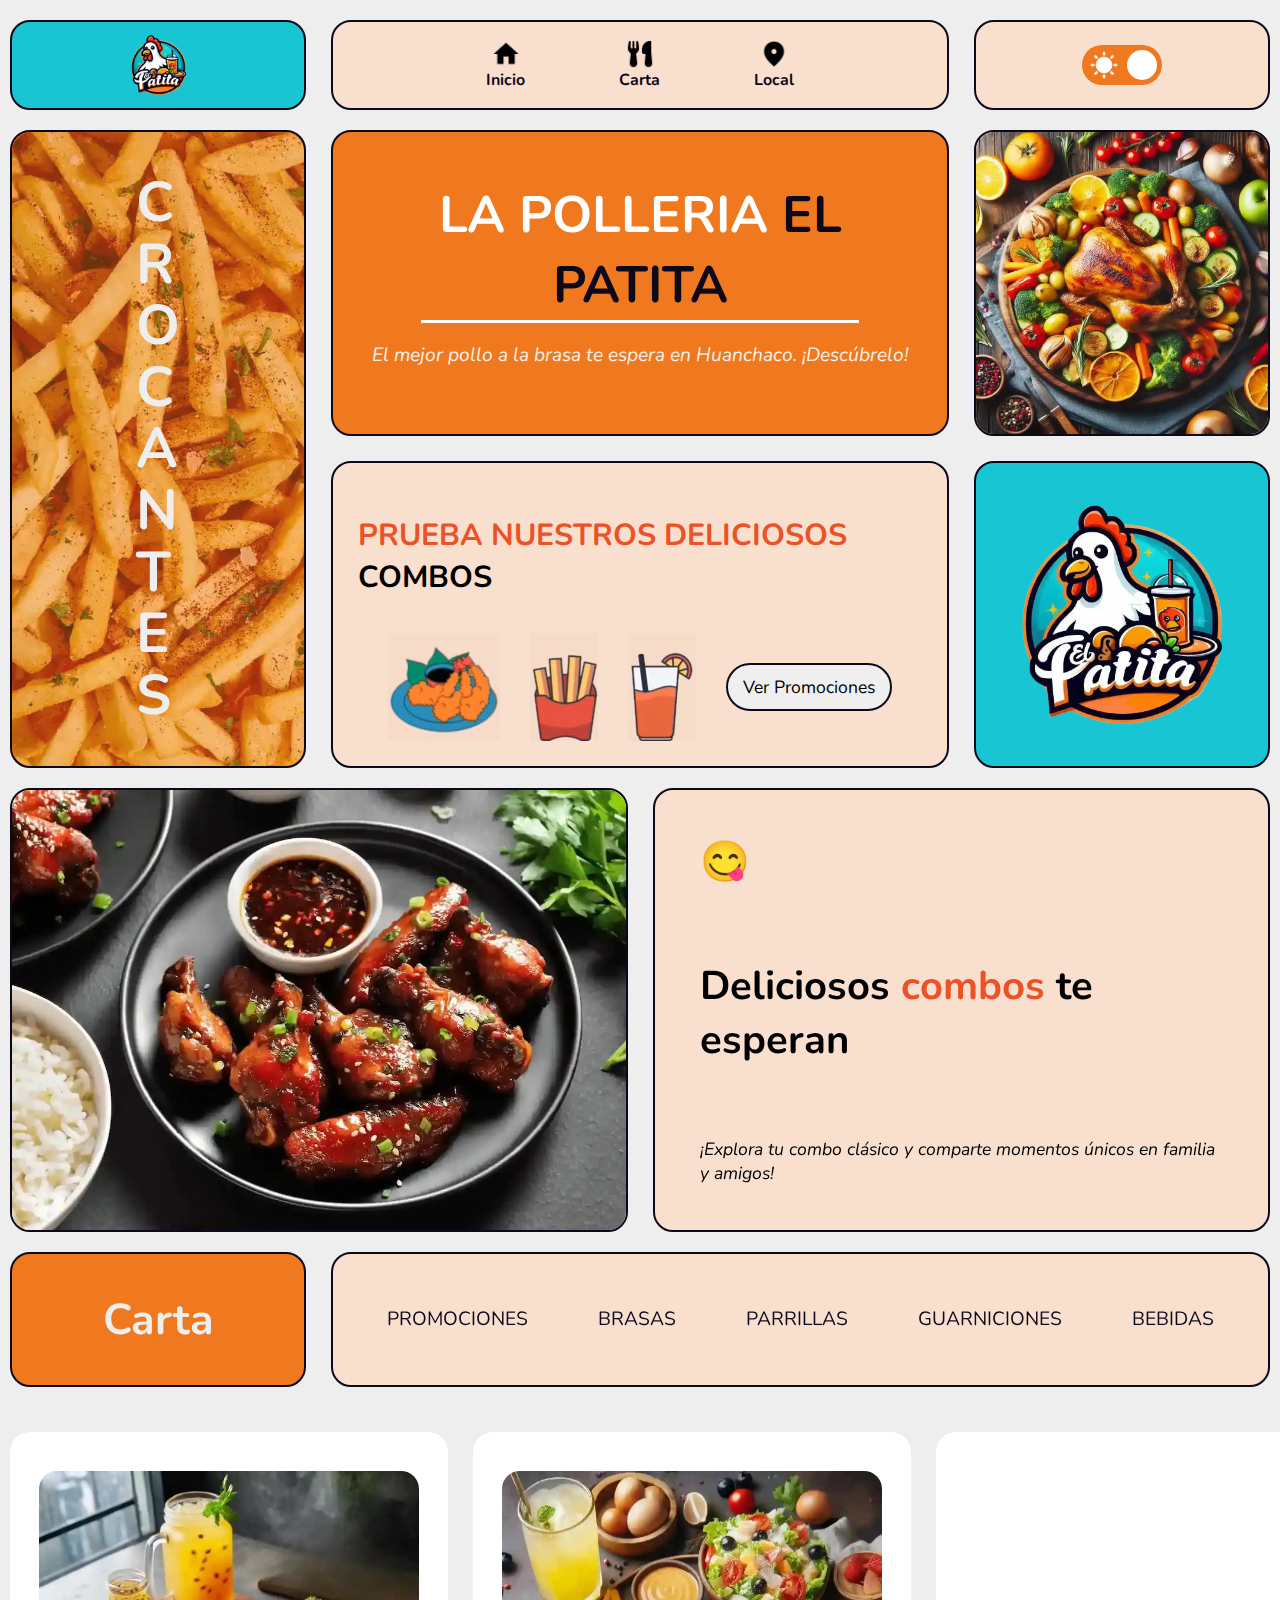
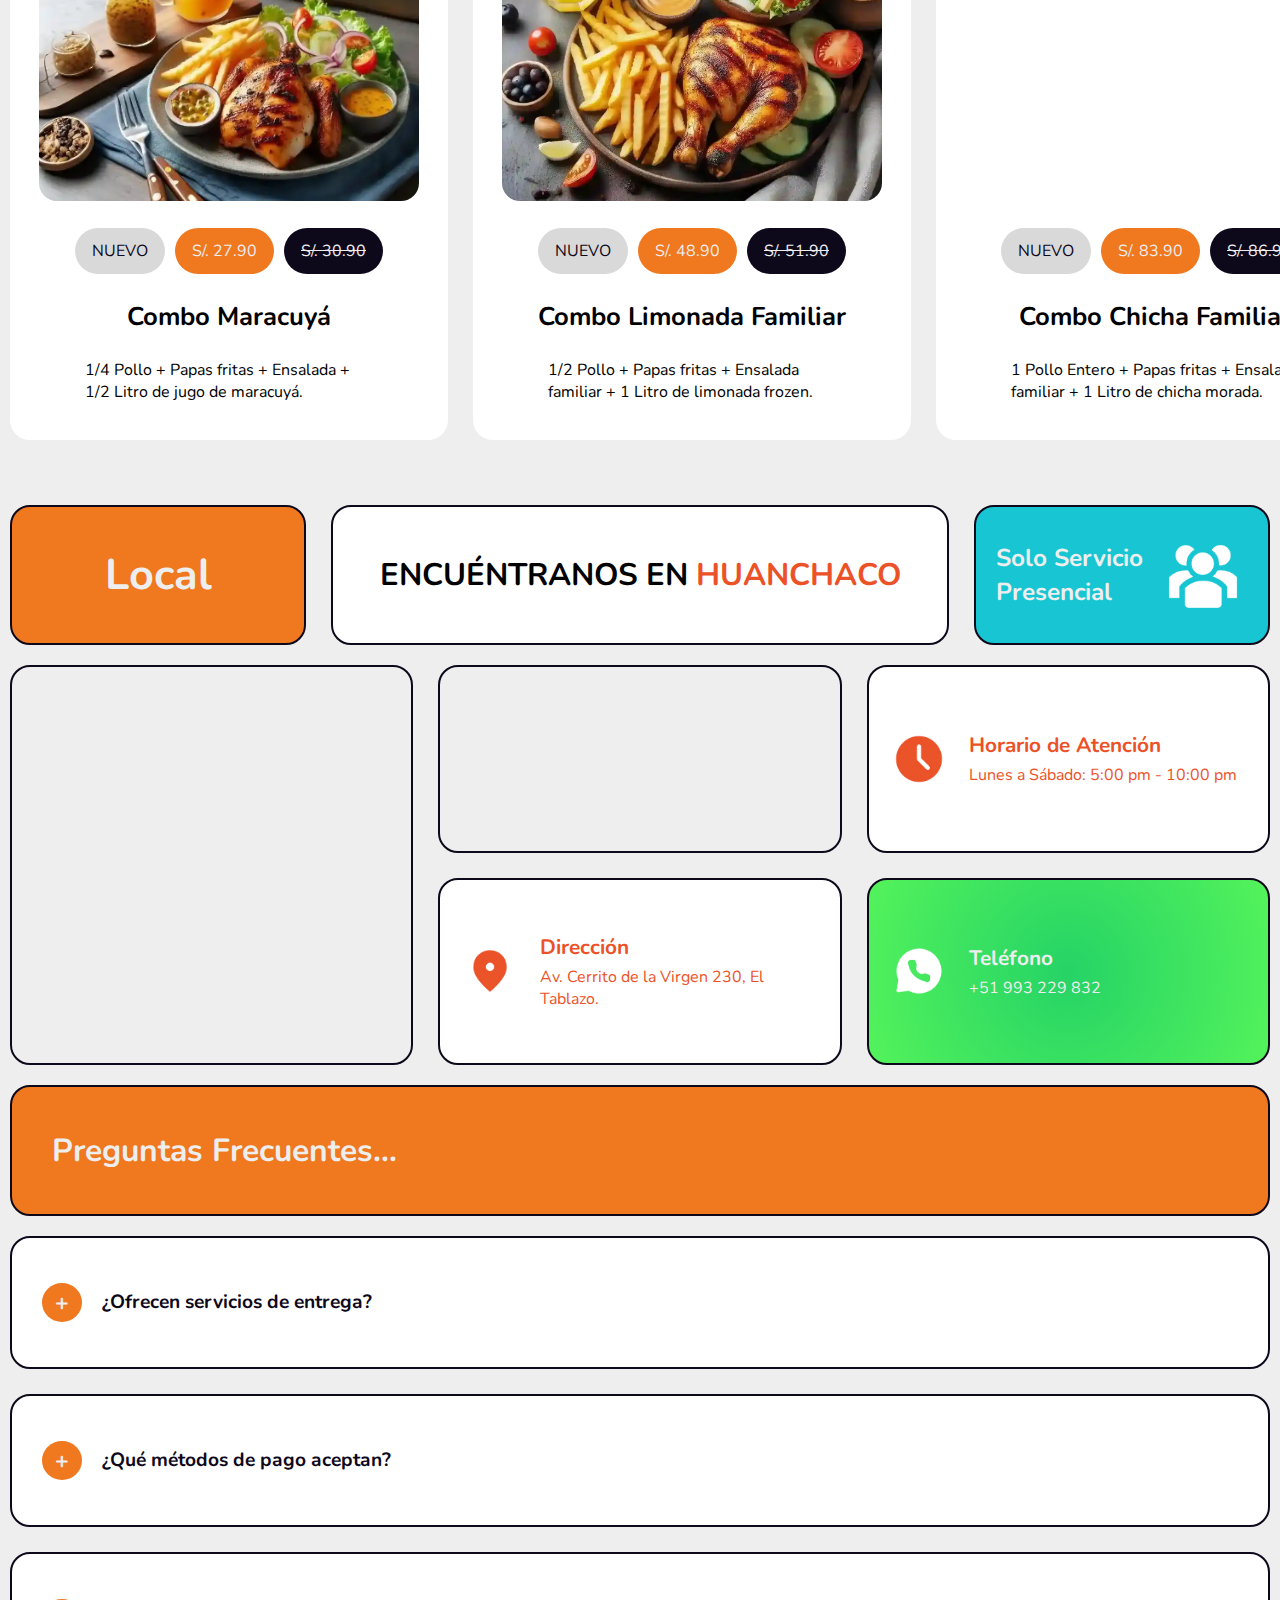
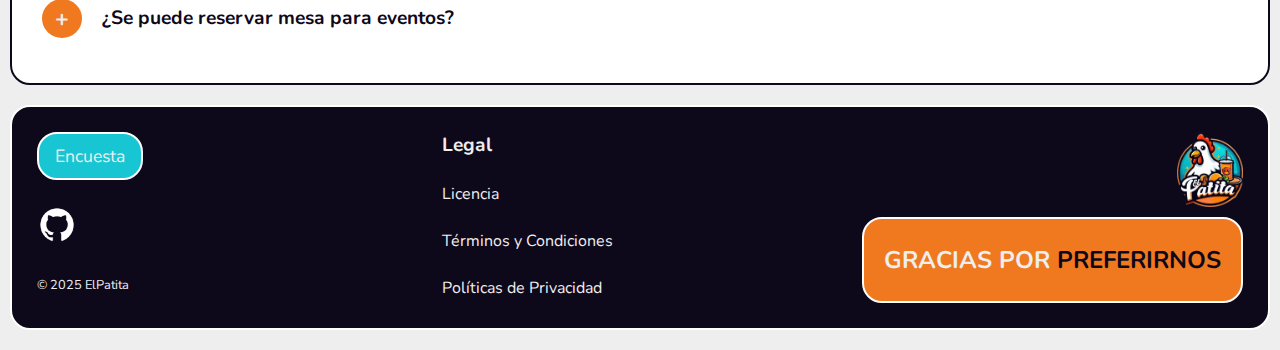
==== commit 400a8614: "Mejora de SEO y verificación de google-site-verification" ====
--- a/index.html
+++ b/index.html
@@ -7,6 +7,10 @@
         <meta
             name="viewport"
             content="width=device-width, initial-scale=1.0, minimum-scale=1.0"
+        />
+        <meta
+          name="google-site-verification"
+          content="dAO6og7WskD6KDz0cd-VRkcLxs5o3kmpDiMFxkT1mFk"
         />
         <!--<meta name="csrf-token" content="abc123def456ghi789">-->
         <meta name="theme-color" content="#f8dfce" />
@@ -89,10 +93,10 @@
                 />
             </div>
             <!-- Barra de navegación -->
-            <nav class="navbar" aria-label="Barra de navegación principal">
+            <nav class="navbar" aria-label="Barra de navegación principal" role="navigation">
                 <ul>
                     <li>
-                        <a href="#" aria-label="Ir a la sección de inicio"
+                        <a href="#" aria-current="page"
                             ><img
                                 src="img/icon/inicio.webp"
                                 alt="Inicio"
@@ -102,7 +106,7 @@
                         >
                     </li>
                     <li>
-                        <a href="#carta" aria-label="Ir a la sección de la carta"
+                        <a href="#carta"
                             ><img
                                 src="img/icon/carta.webp"
                                 alt="Carta"
@@ -112,7 +116,7 @@
                         >
                     </li>
                     <li>
-                        <a href="#local" aria-label="Ir a la sección del local"
+                        <a href="#local"
                             ><img
                                 src="img/icon/local.webp"
                                 alt="Local"
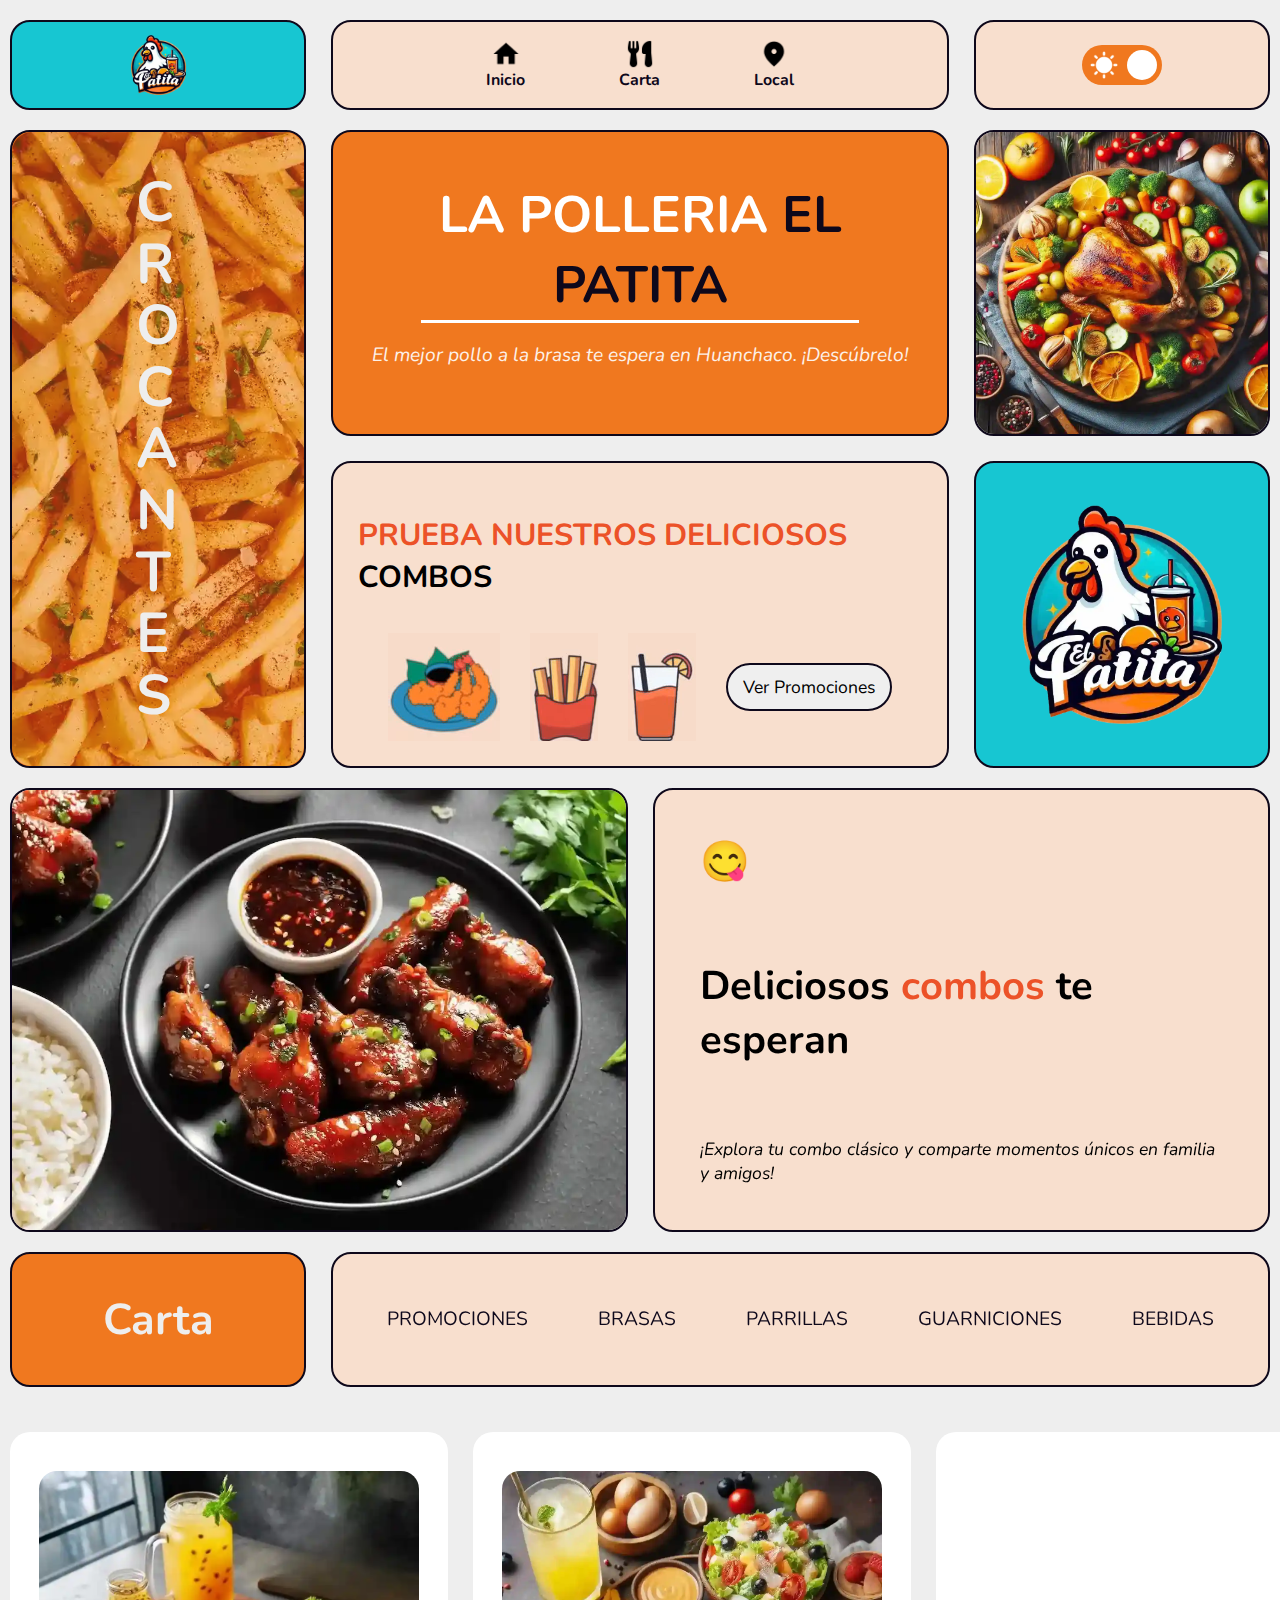
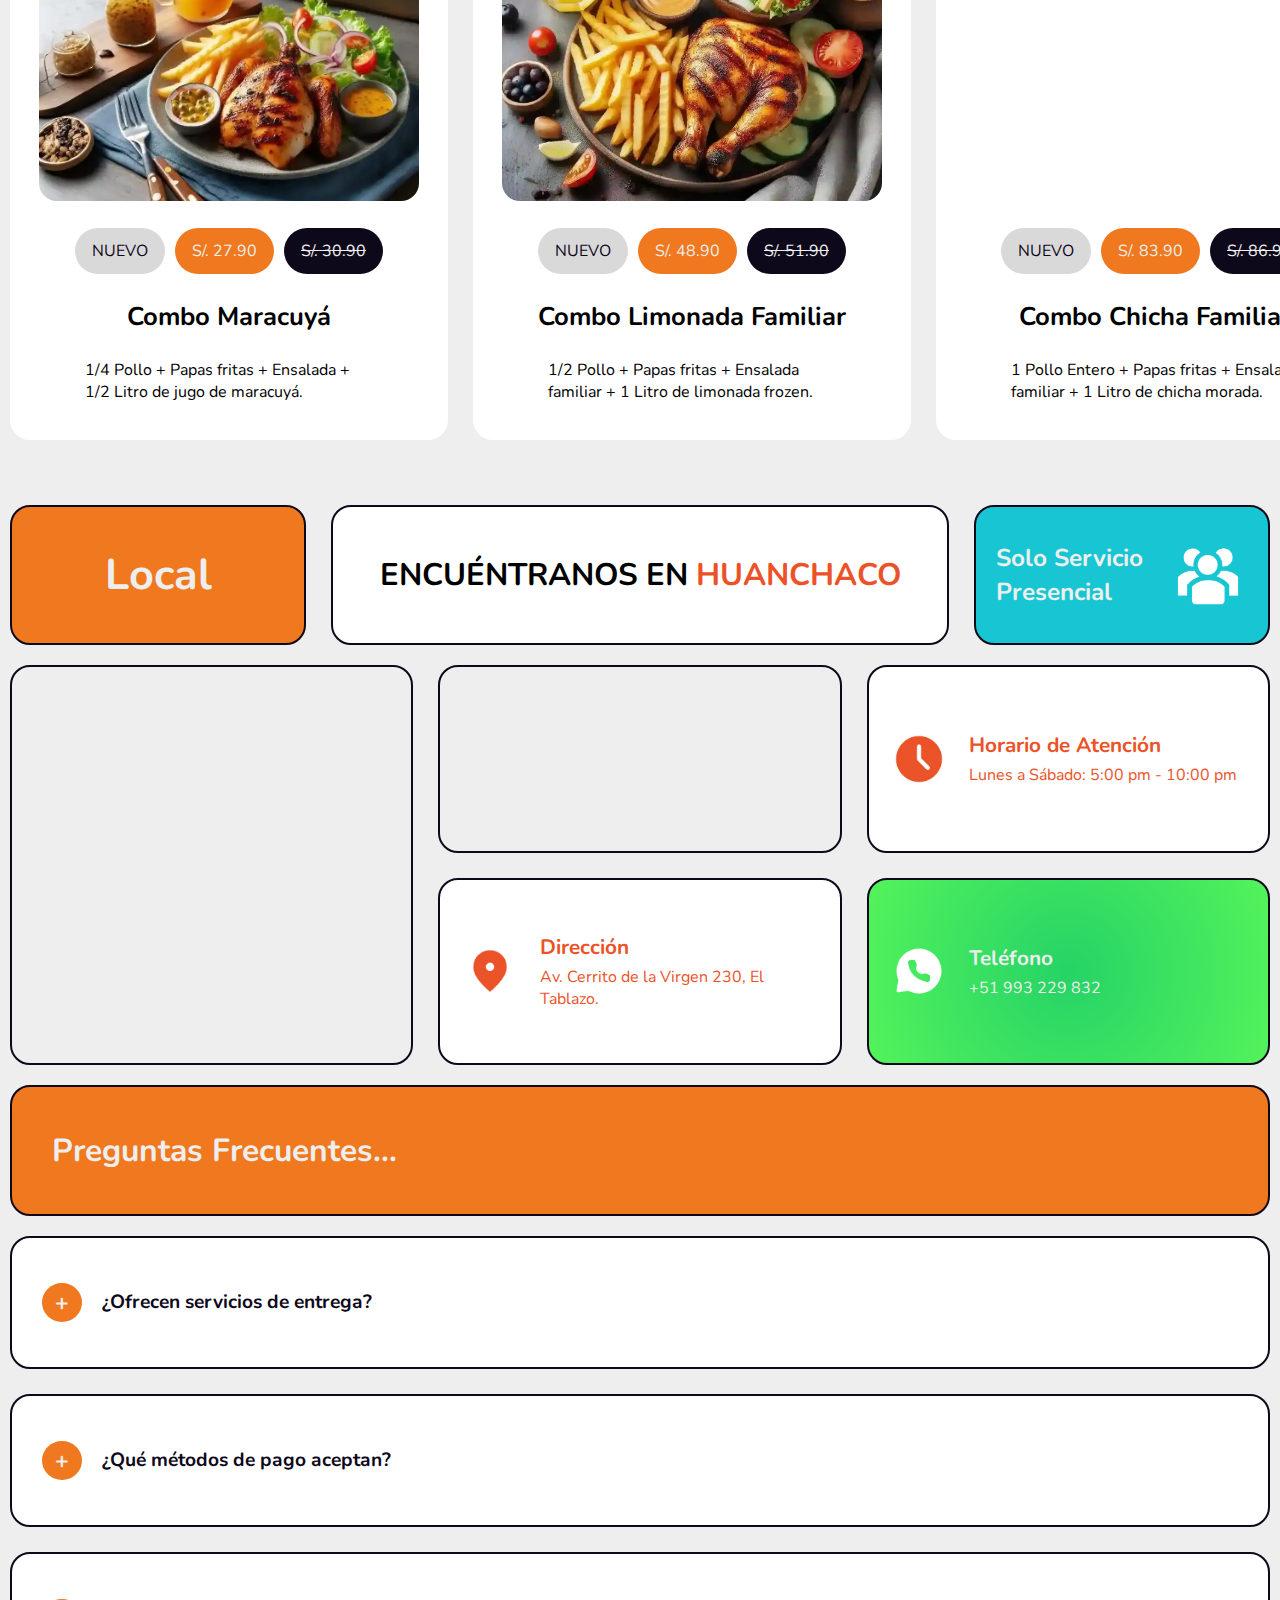
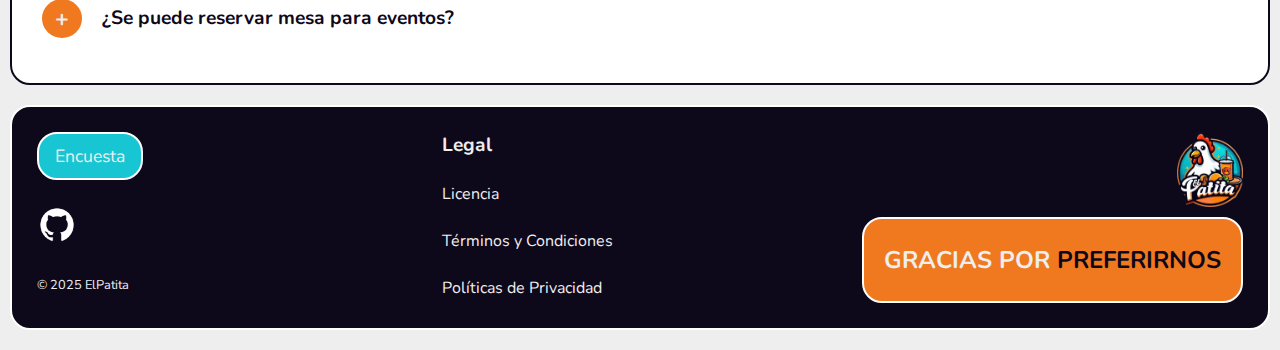
==== commit 72fb8c48: "Mejora de Rendimiento" ====
--- a/index.html
+++ b/index.html
@@ -9,8 +9,8 @@
             content="width=device-width, initial-scale=1.0, minimum-scale=1.0"
         />
         <meta
-          name="google-site-verification"
-          content="dAO6og7WskD6KDz0cd-VRkcLxs5o3kmpDiMFxkT1mFk"
+            name="google-site-verification"
+            content="dAO6og7WskD6KDz0cd-VRkcLxs5o3kmpDiMFxkT1mFk"
         />
         <!--<meta name="csrf-token" content="abc123def456ghi789">-->
         <meta name="theme-color" content="#f8dfce" />
@@ -18,7 +18,7 @@
         <!-- Título de la página -->
         <title>El Patita - Promociones Exclusivas</title>
         <!-- Enlaces a hojas de estilo CSS -->
-        <link rel="stylesheet" href="css/styles.css" />
+        <link rel="stylesheet" href="css/styles.min.css" />
         <!-- Metadatos para SEO -->
         <meta name="title" content="El Patita - Promociones Exclusivas" />
         <meta
@@ -64,7 +64,7 @@
         />
         <!-- Enlace a fuentes de Google Fonts -->
         <link rel="preconnect" href="https://fonts.googleapis.com" />
-        <link rel="preconnect" href="https://fonts.gstatic.com" crossorigin />
+        <link rel="preconnect" href="https://fonts.gstatic.com" crossorigin="anonymous" />
         <link
             href="https://fonts.googleapis.com/css2?family=Nunito:wght@400;600&display=swap"
             rel="stylesheet"
@@ -99,7 +99,7 @@
                         <a href="#" aria-current="page"
                             ><img
                                 src="img/icon/inicio.webp"
-                                alt="Inicio"
+                                alt="Icono de Inicio"
                                 width="24"
                                 height="24"
                             />Inicio</a
@@ -109,7 +109,7 @@
                         <a href="#carta"
                             ><img
                                 src="img/icon/carta.webp"
-                                alt="Carta"
+                                alt="Icono de Carta"
                                 width="24"
                                 height="24"
                             />Carta</a
@@ -119,7 +119,7 @@
                         <a href="#local"
                             ><img
                                 src="img/icon/local.webp"
-                                alt="Local"
+                                alt="Icono de Local"
                                 width="24"
                                 height="24"
                             />Local</a
@@ -181,7 +181,7 @@
                         src="img/misc/pollo-inicio.webp"
                         alt="Pollo a la brasa"
                         width="300"
-                        height="auto"
+                        height="300"
                     />
                 </section>
                 <section class="promo-button">
@@ -231,7 +231,7 @@
                         src="img/misc/bienvenida-promos.webp"
                         alt="imagen que referencia a un buen sabor de la comida"
                         width="500"
-                        height="auto"
+                        height="300"
                         loading="lazy"
                         decoding="async"
                         title="Explora nuestras promociones exclusivas"
@@ -577,6 +577,8 @@
                     <img
                         src="img/icon/people.webp"
                         alt="Ícono de personas"
+                        width="90px"
+                        height="80px"
                         loading="lazy"
                         decoding="async"
                     />
@@ -587,7 +589,7 @@
                 <!-- Mapa de Google Maps -->
                 <section class="contact-map">
                     <iframe
-                        src="https://www.google.com/maps/embed?pb=!1m17!1m12!1m3!1d3950.225592503341!2d-79.116288!3d-8.07846!2m3!1f0!2f0!3f0!3m2!1i1024!2i768!4f13.1!3m2!1m1!2zOMKwMDQnNDIuNSJTIDc5wrAwNic1OC42Ilc!5e0!3m2!1ses-419!2spe!4v1739143798669!5m2!1ses-419!2spe"
+                        src="https://www.google.com/maps/embed?pb=!1m17!1m12!1m3!1d3950.225592503341!2d-79.116288!3d-8.07846!2m3!1f0!2f0!3f0!3m2!1i1024!2i768!4f13.1!3m2!1m1!2zOMKwMDQnNDIuNSJTIDc5wrAwNic1OC42Ilc!5e0!3m2!1ses-419!2spe!4v1739143798669!5m2!1ses-419!2spe&gestureHandling=cooperative"
                         width="400"
                         height="300"
                         style="border: 0"
@@ -595,7 +597,7 @@
                         loading="lazy"
                         referrerpolicy="no-referrer-when-downgrade"
                         title="Mapa de ubicación de la polleria El Patita"
-                        aria-label="Ir a la sección de bebidas"
+                        aria-label="Mapa interactivo de la ubicación de la polleria El Patita en Huanchaco"
                     ></iframe>
                 </section>
                 <!-- Imagen de Huanchaco -->
@@ -768,6 +770,6 @@
             </div>
         </footer>
         <!-- Enlaces a archivo JavaScript -->
-        <script src="js/script.js" defer></script>
+        <script src="js/script.min.js" defer></script>
     </body>
 </html>
--- a/css/styles.min.css
+++ b/css/styles.min.css
@@ -0,0 +1 @@
+:root{--naranja:#f0781f;--celeste:#17c6d2;--blanco:#eeeeee;--negro:#0e081b;--naranja-claro:#f8dfce;--naranja-oscuro:#ec5228;--blanco-puro:#ffffff;--celeste-oscuro:#31acb5;--gris-oscuro:#545454;--gris:#737373;--gris-claro:#d9d9d9}*{font-family:"Nunito";scrollbar-width:auto;scrollbar-color:var(--naranja) var(--blanco-puro)}html{scroll-behavior:smooth}body{background-color:var(--blanco);margin:0;padding:0}@keyframes slideDown{0%{transform:translateY(-100%);opacity:0}100%{transform:translateY(0);opacity:1}}@keyframes slideInFromRight{0%{transform:translateX(100%);opacity:0}100%{transform:translateX(0);opacity:1}}@keyframes slideInFromLeft{0%{transform:translateX(-100%);opacity:0}100%{transform:translateX(0);opacity:1}}@keyframes fadeIn{0%{opacity:0;transform:scale(.9)}100%{opacity:1;transform:scale(1)}}@keyframes show{from{opacity:0;scale:20%}to{opacity:1;scale:100%}}.loading-screen{background-color:#fe9c2c;position:fixed;top:0;left:0;width:100%;height:100%;z-index:1000}.loading-screen video{width:320px}.progress-bar{height:.5rem;width:0%;position:fixed;opacity:.7;border-radius:30px;z-index:100;transition:width 0.4s ease}.welcome-promo-img,.welcome-promo-text,.carta-title,.carta-nav,.combo,.promociones,.local-title,.local-text,.local-msg,.contact-map,.contact-img,.contact-hours,.contact-address,.contact-phone,.faq-title,.faq-item{view-timeline-name:--reveal;animation-name:show;animation-fill-mode:both;animation-timeline:--reveal;animation-range:entry 20% cover 40%}.loading-screen,.logo,.navbar,.dark-mode,.hero-pollo,.hero-logo,details summary::before,.carta-title,.local-title,.local-msg,.promo-button div,.combo,.navbar-vertical a{display:flex;justify-content:center;align-items:center}.logo,.navbar,.dark-mode,.hero-papas,.title,.hero-pollo img,.promo-button,.button-promo,.hero-logo,.welcome-promo-img img,.welcome-promo-text,.carta-title,.carta-nav,.local-title,.local-text,.local-msg,.contact-map,.contact-img img,.contact-hours,.contact-address,.contact-phone,.faq-title,.faq-item,.combo:hover,.combo:hover img,.combo:hover .category,.combo:hover .price,.combo:hover .price-half,.navbar-vertical{border:solid 2px var(--negro);box-sizing:border-box}.progress-bar,.title,.dark-mode-toggle,.hero-papas,.carta-title,.local-title,.carta-nav a.active,.carta-nav a:hover,.price,.faq-title,details summary::before,.error-page a,.right-section h3{background-color:var(--naranja)}.logo,.hero-logo,.price-half,.local-msg,.encuesta-button{background-color:var(--celeste)}.header-content,.local-content,.faq-header,.promos-content,.carta-content{display:grid;grid-template-columns:repeat(4,1fr);grid-template-rows:repeat(1,1fr);gap:25px}.header-content,.local-content,.faq-header,.promos-content{flex-wrap:wrap;padding:25px 100px}.logo{border-radius:20px;padding:5px;animation:slideDown 1.8s ease-in-out 0.6s forwards}.navbar{background-color:var(--naranja-claro);border-radius:20px;padding:10px 20px;animation:slideDown 1.5s ease-in-out 0.6s forwards}.navbar ul{list-style:none;display:flex;gap:40px;padding:0;margin:0}.navbar li,.navbar a,.promo-button{display:flex;flex-direction:column;align-items:center}.navbar a{text-decoration:none;padding:5px 25px;border-radius:30px;color:var(--naranja);color:var(--negro);font-size:1em;font-weight:700;transition:background-color 0.5s ease,color 0.5s ease;border:2px solid #fff0}.navbar a:hover{background-color:var(--blanco-puro);color:var(--naranja);border-color:var(--negro)}.navbar img{width:30px;height:30px;object-fit:cover}.navbar-vertical{position:fixed;top:50%;right:10px;transform:translateY(-50%);background-color:var(--naranja-claro);border-radius:20px;padding:5px;display:flex;flex-direction:column;z-index:900;opacity:.7;transition:opacity 0.3s ease,transform 0.3s ease,box-shadow 0.3s ease;animation:fadeIn 0.8s ease-in-out}.navbar-vertical:hover{opacity:.9}.navbar-vertical ul{list-style:none;padding:0;margin:0}.navbar-vertical a{padding:10px;text-indent:-9999px;overflow:hidden;transition:background-color 0.3s ease,transform 0.3s ease}.navbar-vertical a:hover{transform:scale(1.3)}.navbar-vertical img{width:30px;height:30px;transition:transform 0.5s ease}.navbar-vertical a:hover img{transform:rotate(15deg)}.dark-mode{background-color:var(--naranja-claro);grid-column-start:4;border-radius:20px;padding:10px;height:auto;animation:slideDown 1.2s ease-in-out 0.6s forwards}.dark-mode-toggle{width:70px;height:30px;border-radius:30px;display:flex;align-items:center;padding:5px;position:relative;cursor:pointer;transition:background-color 0.5s ease box-shadow 0.4s ease}.dark-mode-toggle:hover{box-shadow:0 0 11px 1px rgb(240 120 31 / .8);transition:box-shadow 0.4s ease}.dark-mode input:checked+.dark-mode-toggle:hover{box-shadow:0 0 11px 1px rgb(255 255 255 / .8);transition:box-shadow 0.4s ease}.dark-mode-toggle .toggle-circle{width:30px;height:30px;border-radius:50%;position:absolute;right:5px;transition:right 0.5s ease,transform 0.5s ease}.dark-mode-toggle .icon-sun,.dark-mode-toggle .icon-moon{width:28px;height:28px;position:absolute;transition:opacity 0.5s ease}.dark-mode-toggle .icon-sun{left:8px;opacity:1}.dark-mode-toggle .icon-moon{right:8px;opacity:0}.dark-mode input{display:none}.dark-mode input:checked+.dark-mode-toggle,.dark-mode-toggle .toggle-circle,.faq-item,.encuesta-button:hover{background-color:var(--blanco-puro)}.dark-mode input:checked+.dark-mode-toggle .toggle-circle{right:auto;left:5px;background-color:var(--negro)}.dark-mode input:checked+.dark-mode-toggle .icon-sun{opacity:0}.dark-mode input:checked+.dark-mode-toggle .icon-moon{opacity:1}body.dark-mode-active{background-color:var(--negro);transition:background-color 0.6s ease,color 0.6s ease}body.dark-mode-active .logo,body.dark-mode-active .navbar,body.dark-mode-active .dark-mode,body.dark-mode-active .hero-papas,body.dark-mode-active .title,body.dark-mode-active .hero-pollo img,body.dark-mode-active .promo-button,body.dark-mode-active .hero-logo,body.dark-mode-active .welcome-promo-img img,body.dark-mode-active .welcome-promo-text,body.dark-mode-active .carta-title,body.dark-mode-active .carta-nav,body.dark-mode-active .combo:hover,body.dark-mode-active .combo:hover img,body.dark-mode-active .combo:hover .category,body.dark-mode-active .combo:hover .price,body.dark-mode-active .combo:hover .discount,body.dark-mode-active .combo:hover .price-half,body.dark-mode-active .local-title,body.dark-mode-active .local-text,body.dark-mode-active .local-msg,body.dark-mode-active .contact-map,body.dark-mode-active .contact-img img,body.dark-mode-active .contact-hours,body.dark-mode-active .contact-address,body.dark-mode-active .contact-phone,body.dark-mode-active .faq-title,body.dark-mode-active .faq-item{border:solid 2px var(--blanco-puro);box-sizing:border-box}body.dark-mode-active .navbar,body.dark-mode-active .carta-nav{background-color:var(--gris-claro)}body.dark-mode-active .logo,body.dark-mode-active .hero-logo,body.dark-mode-active .local-msg{background-color:var(--celeste-oscuro)}body.dark-mode-active .dark-mode{background-color:var(--gris-oscuro)}body.dark-mode-active .title{background-color:rgb(240 120 31 / .85)}body.dark-mode-active .button-promo{background-color:var(--naranja-oscuro)}body.dark-mode-active .faq-item details,body.dark-mode-active .local-text,body.dark-mode-active .button-promo{color:var(--blanco-puro)}body.dark-mode-active .button-promo:hover{background-color:var(--blanco-puro);color:var(--negro)}body.dark-mode-active .hero-papas{background-color:#9c561f}body.dark-mode-active .welcome-promo-text,body.dark-mode-active .combo,body.dark-mode-active .contact-hours,body.dark-mode-active .contact-address,body.dark-mode-active .faq-item{background-color:var(--gris-oscuro);color:var(--blanco)}body.dark-mode-active .local-text{background-color:#a6a6a6}body.dark-mode-active .contact-phone{background:radial-gradient(circle at 50% 50%,#25d365d2,#54f35cd0)}.hero-content{padding:0 100px;display:grid;grid-template-columns:repeat(4,1fr);grid-template-rows:repeat(2,1fr);gap:25px}.hero-papas{grid-row:span 2 / span 2;border-radius:20px;color:var(--blanco);animation:slideInFromLeft 1.3s ease-in-out 0.6s forwards}.hero-papas img,.contact-img img{position:absolute;top:0;left:0}.hero-papas img{opacity:.6;transition:transform 0.6s ease,opacity 0.6s ease}.hero-papas img:hover{transform:scale(1.1);opacity:.9}.hero-papas p{position:absolute;top:50%;left:50%;transform:translate(-50%,-50%);font-weight:700;font-size:3.5em;z-index:1;margin:0;line-height:1.1;pointer-events:none}.title{position:relative;border-radius:20px;color:var(--blanco-puro);padding:15px;display:flex;flex-direction:column;justify-content:center;text-align:center;animation:fadeIn 1.3s ease-in-out 0.6s forwards}.title h1{width:100%;font-size:3.2em;margin:0 auto}.title h1 span,.right-section h3 span{color:var(--negro)}.title p{opacity:.9;font-style:italic;font-size:1.2em}hr{height:3px;border:none;background-color:var(--blanco-puro);width:75%;margin:0 auto}.hero-pollo{grid-column-start:4;animation:slideInFromRight 1.2s ease-in-out 0.6s forwards}.hero-pollo img,.welcome-promo-img img,.hero-papas img,.contact-img img{width:100%;height:100%;object-fit:cover;border-radius:20px}.hero-logo{grid-column-start:4;grid-row-start:2;border-radius:20px;animation:slideInFromRight 1.6s ease-in-out 0.6s forwards}.hero-logo img{transition:transform 0.6s ease}.hero-logo img:hover{transform:scale(1.1) rotate(40deg)}.promo-button{grid-column:span 2 / span 2;grid-column-start:2;grid-row-start:2;background-color:var(--naranja-claro);border-radius:20px;gap:10px;justify-content:center;flex-wrap:wrap;padding:25px;animation:fadeIn 1.7s ease-in-out 0.6s forwards}.promo-button h2{font-size:1.9em}.promo-button div{gap:30px;flex-direction:row;width:100%;flex-wrap:wrap}.welcome-promo-text h2 span,.local-text h2 span,.promo-button h2 span{color:var(--naranja-oscuro)}.button-promo{padding:10px 15px;border-radius:30px;font-size:1.1em;cursor:pointer;transition:background-color 0.5s ease,color 0.5s ease,font-weight 0.5s ease;animation:fadeIn 1.7s ease-in-out 0.6s forwards}.button-promo:hover{background-color:var(--naranja);color:var(--blanco-puro)}.welcome-promo-img,.welcome-promo-text,.local-text,.navbar,.title{grid-column:span 2 / span 2}.welcome-promo-text{background-color:var(--naranja-claro);padding:45px;grid-column-start:3;border-radius:20px;display:flex;flex-direction:column;justify-content:center;text-align:left;gap:70px}.welcome-promo-text h2{font-size:2.5em;margin:0}.carta-content{flex-wrap:wrap;padding:0 100px}.carta-title,.local-title{color:var(--blanco);font-size:1.8em;text-align:center;border-radius:20px}.carta-nav{background-color:var(--naranja-claro);grid-column:span 3 / span 3;border-radius:20px;padding:25px 20px;display:flex;justify-content:space-around;align-items:center}.carta-nav ul{list-style:none;margin:0;padding:0;display:flex;gap:30px;flex-wrap:wrap}.carta-nav a{text-decoration:none;padding:10px 18px;border:2px solid #fff0;border-radius:30px;color:var(--negro);font-size:1.2em;transition:background-color 0.5s,color 0.5s}.carta-nav a.active,.carta-nav a:hover{color:var(--blanco);border:solid 2px var(--negro)}.hidden{display:none!important}.promociones,.brasas,.parrillas,.guarniciones,.bebidas{opacity:1;visibility:visible;transition:opacity 0.5s ease,visibility 0.5s ease;padding:0 100px;display:grid;flex-wrap:nowrap;grid-template-columns:repeat(3,1fr);grid-template-rows:repeat(2,1fr);gap:25px}.combo{border:2px solid #fff0;background-color:var(--blanco-puro);flex:1 0 auto;margin:25px 0;flex-direction:column;padding:35px 25px;grid-row:span 2 / span 2;border-radius:20px;gap:25px;transition:border 0.5s ease}.combo img{border:2px solid #fff0;border-radius:20px}.product-info{font-size:1em;color:var(--blanco);display:flex;justify-content:center;gap:10px;flex-wrap:wrap}.category,.price,.discount,.price-half{border-radius:30px;padding:10px 15px;margin:0;border:2px solid #fff0}.category{background-color:var(--gris-claro);color:var(--negro)}.discount{background-color:var(--negro)}.cart-title{font-size:1.6em;margin:0}.cart-description{font-size:1em;margin:0;max-width:75%}.local-text{padding:10px;background-color:var(--blanco-puro);border-radius:20px;font-size:1.3em;align-content:center;text-align:center}.local-msg{grid-column-start:4;border-radius:20px;color:var(--blanco);padding:10px 20px;font-size:1.3em;gap:10px}.contact-container{padding:0 100px;display:grid;grid-template-columns:repeat(3,1fr);grid-template-rows:repeat(2,1fr);gap:25px}.contact-map{grid-row:span 2 / span 2;width:100%;height:400px;position:relative;border-radius:20px;overflow:hidden}.contact-map iframe{width:100%;height:100%;border:none;border-radius:20px}.contact-img,.hero-papas{position:relative;overflow:hidden}.contact-hours,.contact-address,.contact-phone{display:flex;flex-direction:row;align-items:center;padding:15px;background-color:var(--blanco-puro);color:var(--naranja-oscuro);border-radius:20px;gap:15px}.contact-address{grid-column-start:2}.contact-phone{background:radial-gradient(circle at 50% 50%,#25d366,#54f35b);color:var(--blanco);grid-column-start:3}.contact-hours img,.contact-address img,.contact-phone img{width:50px;height:50px;padding:10px}.contact-hours span,.contact-address span,.contact-phone span{display:flex;flex-direction:column;gap:5px;text-align:left}.contact-hours h3,.contact-address h3,.contact-phone h3{display:block;margin:0;font-size:1.3em}.contact-hours p,.contact-address p,.contact-phone a{margin:0;font-size:1em;color:inherit}.contact-phone a{text-decoration:none;color:inherit;text-decoration-color:#fff0;transition:color 0.6s ease,text-decoration-color 0.6s ease}.contact-phone a:hover{text-decoration:underline;text-decoration-color:var(--blanco);font-weight:700}.faq-title{padding:10px 40px;border-radius:20px;color:var(--blanco);grid-column:span 4 / span 4;font-size:1.7em}.faq-content{padding:0 100px;display:grid;grid-template-columns:repeat(4,1fr);grid-template-rows:repeat(3,1fr);gap:25px}.faq-item{grid-column:span 4 / span 4;border-radius:20px;transition:background-color 0.5s ease,transform 0.5s ease}.faq-item:hover{background-color:var(--gris-claro);transform:scale(1.01)}details{padding:20px 30px;position:relative;font-size:1.2em;color:var(--negro);cursor:pointer}details summary{padding:25px 0;list-style:none;font-weight:700;display:flex;align-items:center;gap:20px;outline:none}details summary::-webkit-details-marker{display:none}details summary::before{content:"+";font-size:1.2em;font-weight:700;color:var(--blanco);width:40px;height:39px;border-radius:50%;transition:transform 0.5s ease,color 0.5s ease}details[open] summary::before{content:"-";transform:rotate(180deg);transition:transform 0.5s ease,color 0.5s ease}.error-page{padding:30vh 20px;color:var(--negro);text-align:center}.error-page h1{font-size:5.5em;margin:0}.error-page p,.welcome-promo-text p{font-size:1.1em;font-style:italic;margin:0}.error-page a{display:inline-block;margin:20px 0;padding:10px 20px;color:var(--blanco);text-decoration:none;border-radius:45px;font-weight:700}footer{color:var(--blanco);padding:30px 100px}.footer-content{background-color:var(--negro);border:solid 2px var(--blanco-puro);padding:25px;display:flex;justify-content:space-between;align-items:flex-start;flex-wrap:wrap;gap:10px;border-radius:20px}.footer-content div{flex:1;min-width:200px}.left-section,.legal-section{display:flex;flex-direction:column;align-items:flex-start;gap:25px}.legal-section h6{margin:0;font-size:1.2em}.left-section p{margin:0;font-size:.8em}.encuesta-button{border-radius:20px;border:solid 2px var(--blanco-puro);color:var(--blanco);font-size:1.1em;padding:10px 16px;cursor:pointer;transition:background-color 0.5s ease,color 0.5s ease,font-weight 0.5s ease}.encuesta-button:hover{color:var(--celeste);font-weight:700;border:solid 2px var(--celeste)}.legal-section a{display:block;color:var(--blanco);text-decoration:none;transition:color 0.5s}.legal-section a:hover{color:var(--naranja)}.right-section{display:flex;flex-direction:column;align-items:flex-end;gap:10px}.right-section h3{border:solid 2px var(--blanco-puro);border-radius:20px;padding:25px 20px;font-size:1.5em;margin:0}@media only screen and (max-width:1440px){.header-content,.promos-content,.promociones,.brasas,.parrillas,.guarniciones,.bebidas,.local-content,.faq-header,footer{padding:20px 10px}.hero-content,.carta-content,.contact-container,.faq-content{padding:0 10px}.promociones,.brasas,.parrillas,.guarniciones,.bebidas{overflow:scroll}}@media screen and (max-width:1024px){.header-content,.promos-content,.promociones,.brasas,.parrillas,.guarniciones,.bebidas,.local-content,.faq-header,footer{padding:10px 10px}.header-content,.hero-content,.promos-content,.carta-content,.promociones,.brasas,.parrillas,.guarniciones,.bebidas,.local-content,.contact-container,.faq-header,.faq-content,footer{gap:10px}.header-content{display:flex;flex-direction:row;justify-content:space-between;align-items:center;box-sizing:border-box;overflow:hidden;margin:0 auto}.navbar{order:-1;width:100%;box-sizing:border-box;margin:0}.logo{flex:1;display:flex}.logo img{width:45px;height:50px}.dark-mode{flex:1;display:flex}.title h1{font-size:2.5em}.title p,.button-promo,.welcome-promo-text p{font-size:.8em}.hero-papas p{font-size:2.8em}.promo-button{padding:25px}.promo-button div{gap:25px}.promo-button h2{font-size:1.3em;margin:0}.hero-logo img{width:140px}.welcome-promo-text{padding:20px;gap:35px}.welcome-promo-text h2{font-size:1.8em}.carta-nav a,.local-text,.local-msg{font-size:1.1em}.combo{padding:15px;gap:15px}.combo img{width:300px;height:250px}.product-info{gap:5px}.contact-hours img,.contact-address img,.contact-phone img{padding:0}.right-section h3{padding:20px 15px;font-size:1.3em}details{padding:10px 20px}}@media only screen and (max-width:767px){.navbar-vertical{padding:0}.navbar-vertical img{width:25px;height:25px}.navbar ul{gap:10px}.navbar a{font-size:.8em}.hero-content,.carta-content,.contact-container,.faq-content{padding:0 10px!important}.hero-content{grid-template-columns:1fr 1fr;grid-template-rows:auto auto auto auto;padding:10px}.title{padding:25px 10px;grid-column:span 2}.title h1{font-size:2.2em}.promo-button{grid-column:span 2}.hero-papas{font-size:.75em;grid-column:1;grid-row:3 / 5}.hero-pollo{grid-column:2;grid-row:3}.hero-logo{height:191px;grid-column:2;grid-row:4}.hero-logo img{width:120px}.promos-content,.carta-content,.local-content,.contact-container{display:flex;flex-direction:column;align-items:center}.welcome-promo-img{width:100%;height:auto;position:relative}.welcome-promo-img img{display:block;box-sizing:border-box}.welcome-promo-text{width:100%;box-sizing:border-box}.welcome-promo-text p{font-size:.7em}.carta-title,.local-title,.welcome-promo-text h2{width:100%;font-size:1.5em}.carta-nav a,.product-info,.cart-description{font-size:.9em}.cart-title{font-size:1.4em}.local-msg,.local-text{font-size:1em;width:100%}.contact-hours,.contact-address,.contact-phone{padding:25px;width:100%}.contact-img img{position:relative}.contact-hours img,.contact-address img,.contact-phone img{width:40px;height:40px}.faq-title{font-size:1.5em;padding:10px 15px}details{font-size:1em}.footer-content{gap:35px}.left-section,.legal-section,.right-section{gap:15px}.right-section{align-items:flex-start}}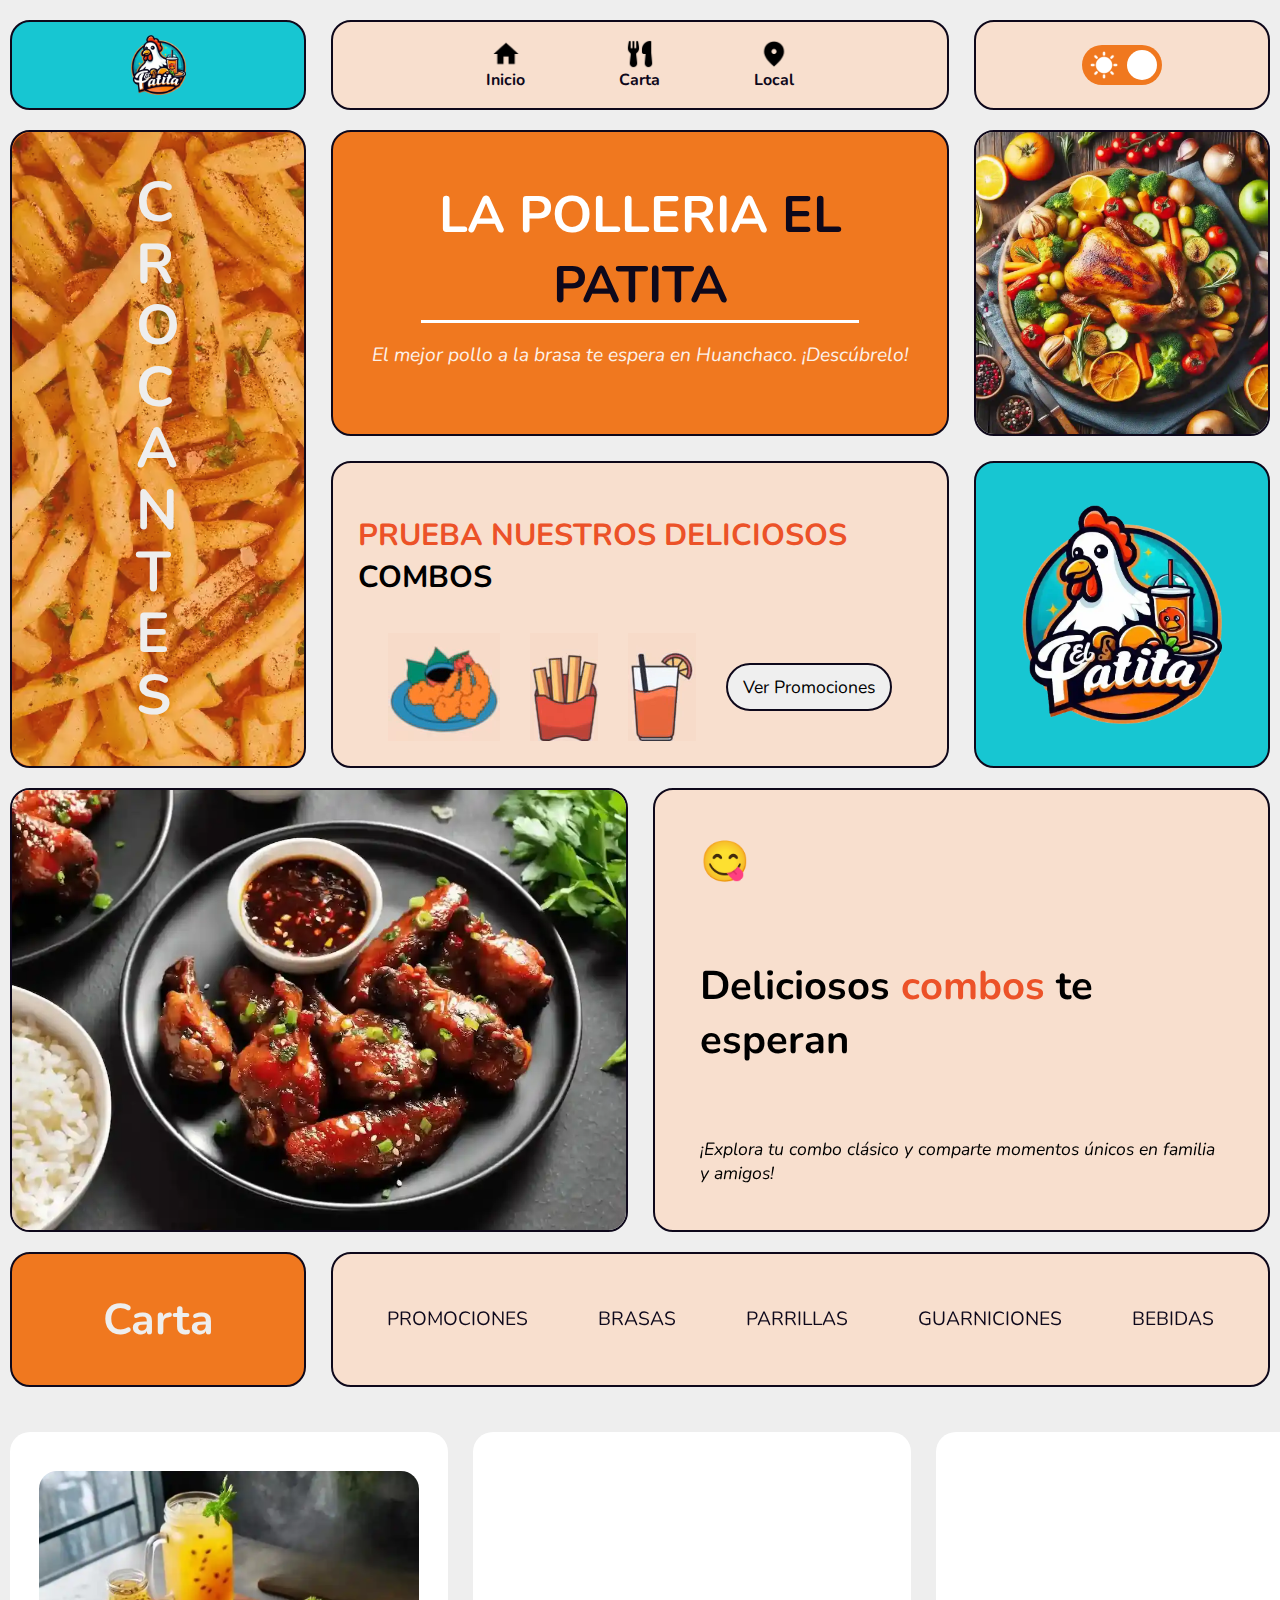
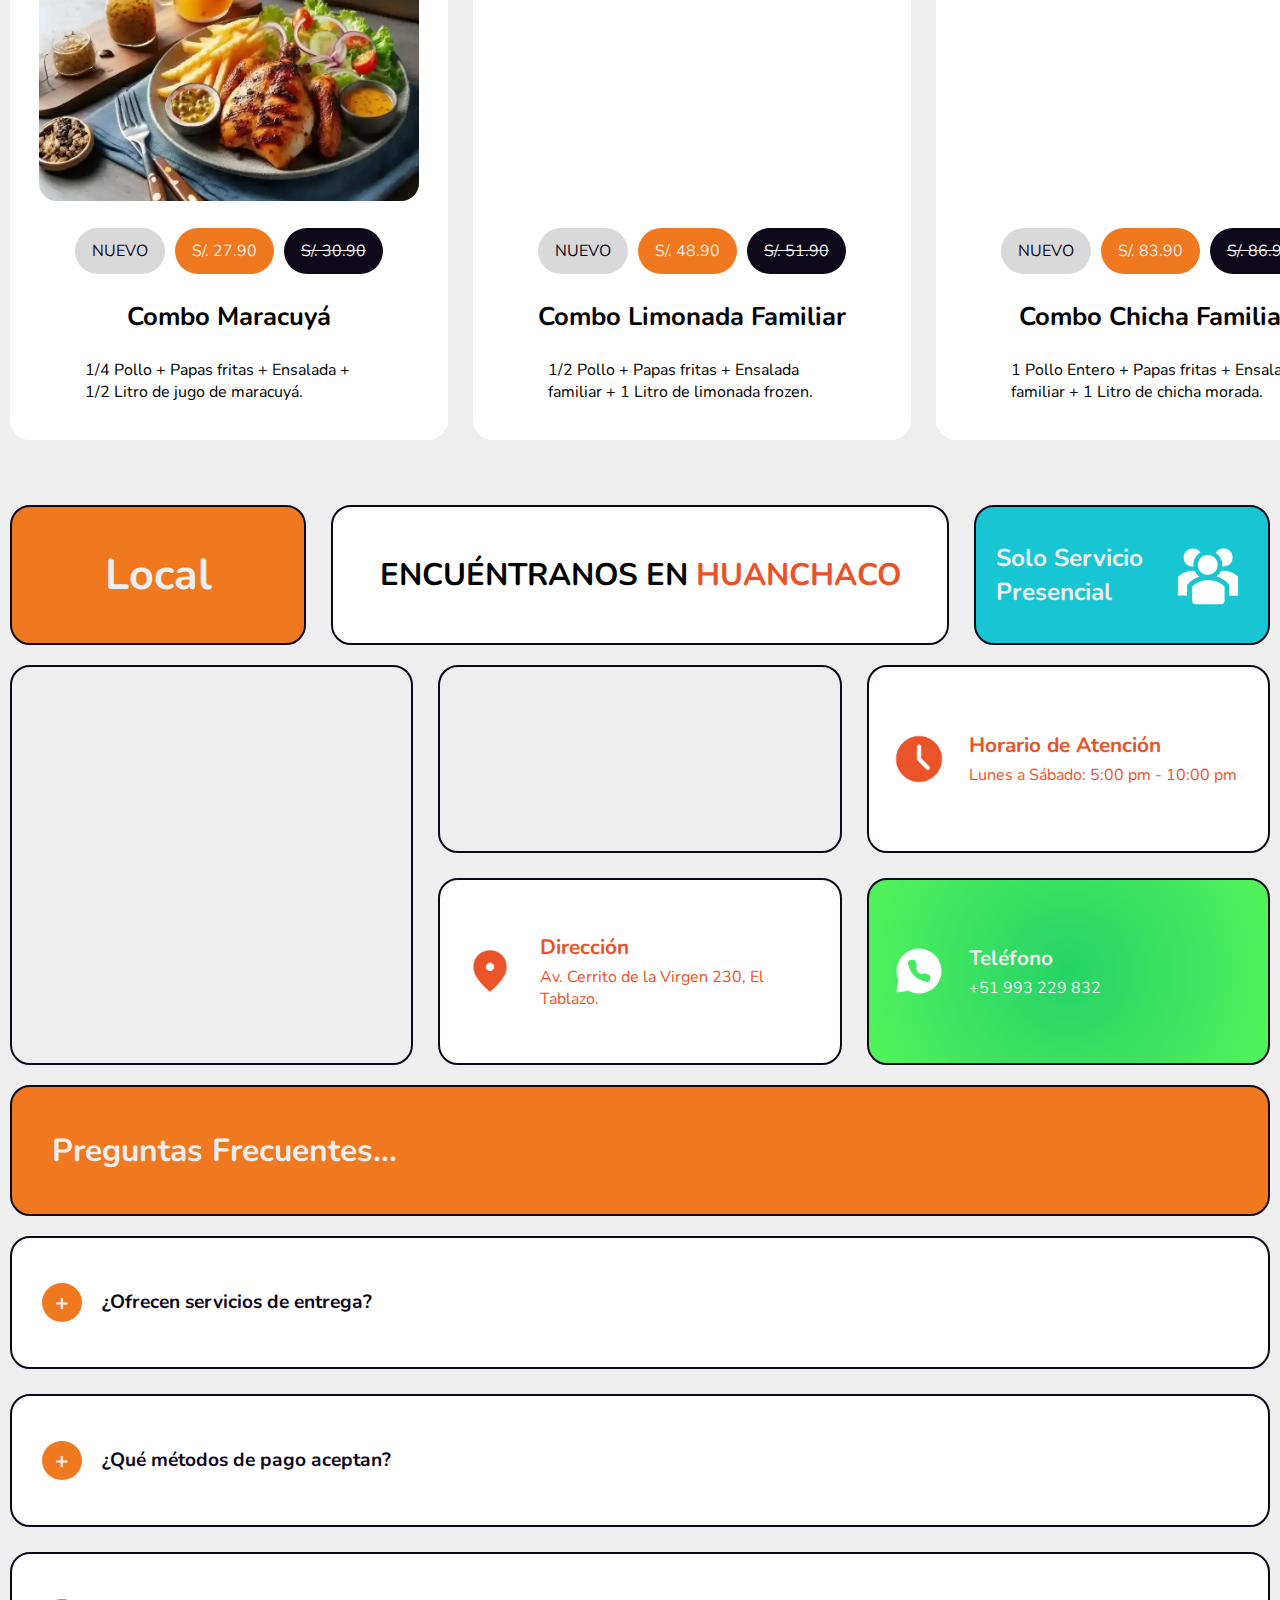
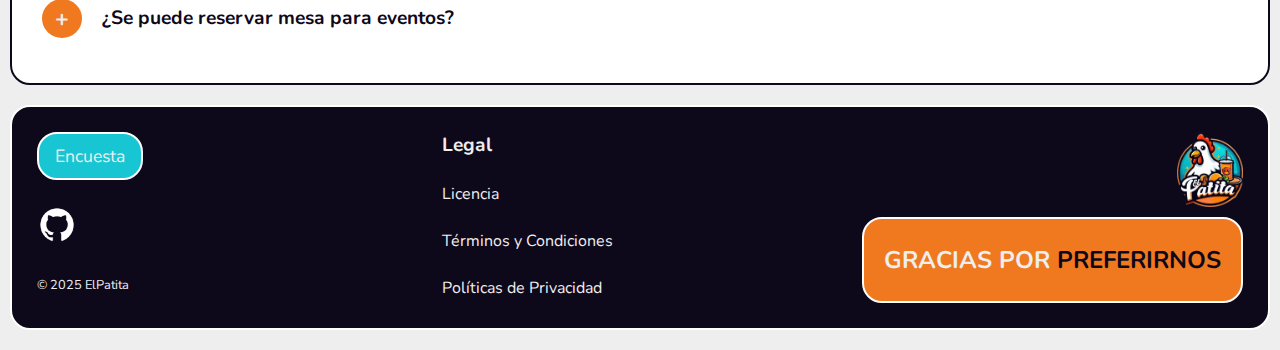
==== commit 0ad08b21: "Carga solo los subconjuntos necesarios de google fonts" ====
--- a/index.html
+++ b/index.html
@@ -66,7 +66,7 @@
         <link rel="preconnect" href="https://fonts.googleapis.com" />
         <link rel="preconnect" href="https://fonts.gstatic.com" crossorigin="anonymous" />
         <link
-            href="https://fonts.googleapis.com/css2?family=Nunito:wght@400;600&display=swap"
+            href="https://fonts.googleapis.com/css2?family=Nunito:wght@400;600&display=swap&subset=latin"
             rel="stylesheet"
         />
     </head>
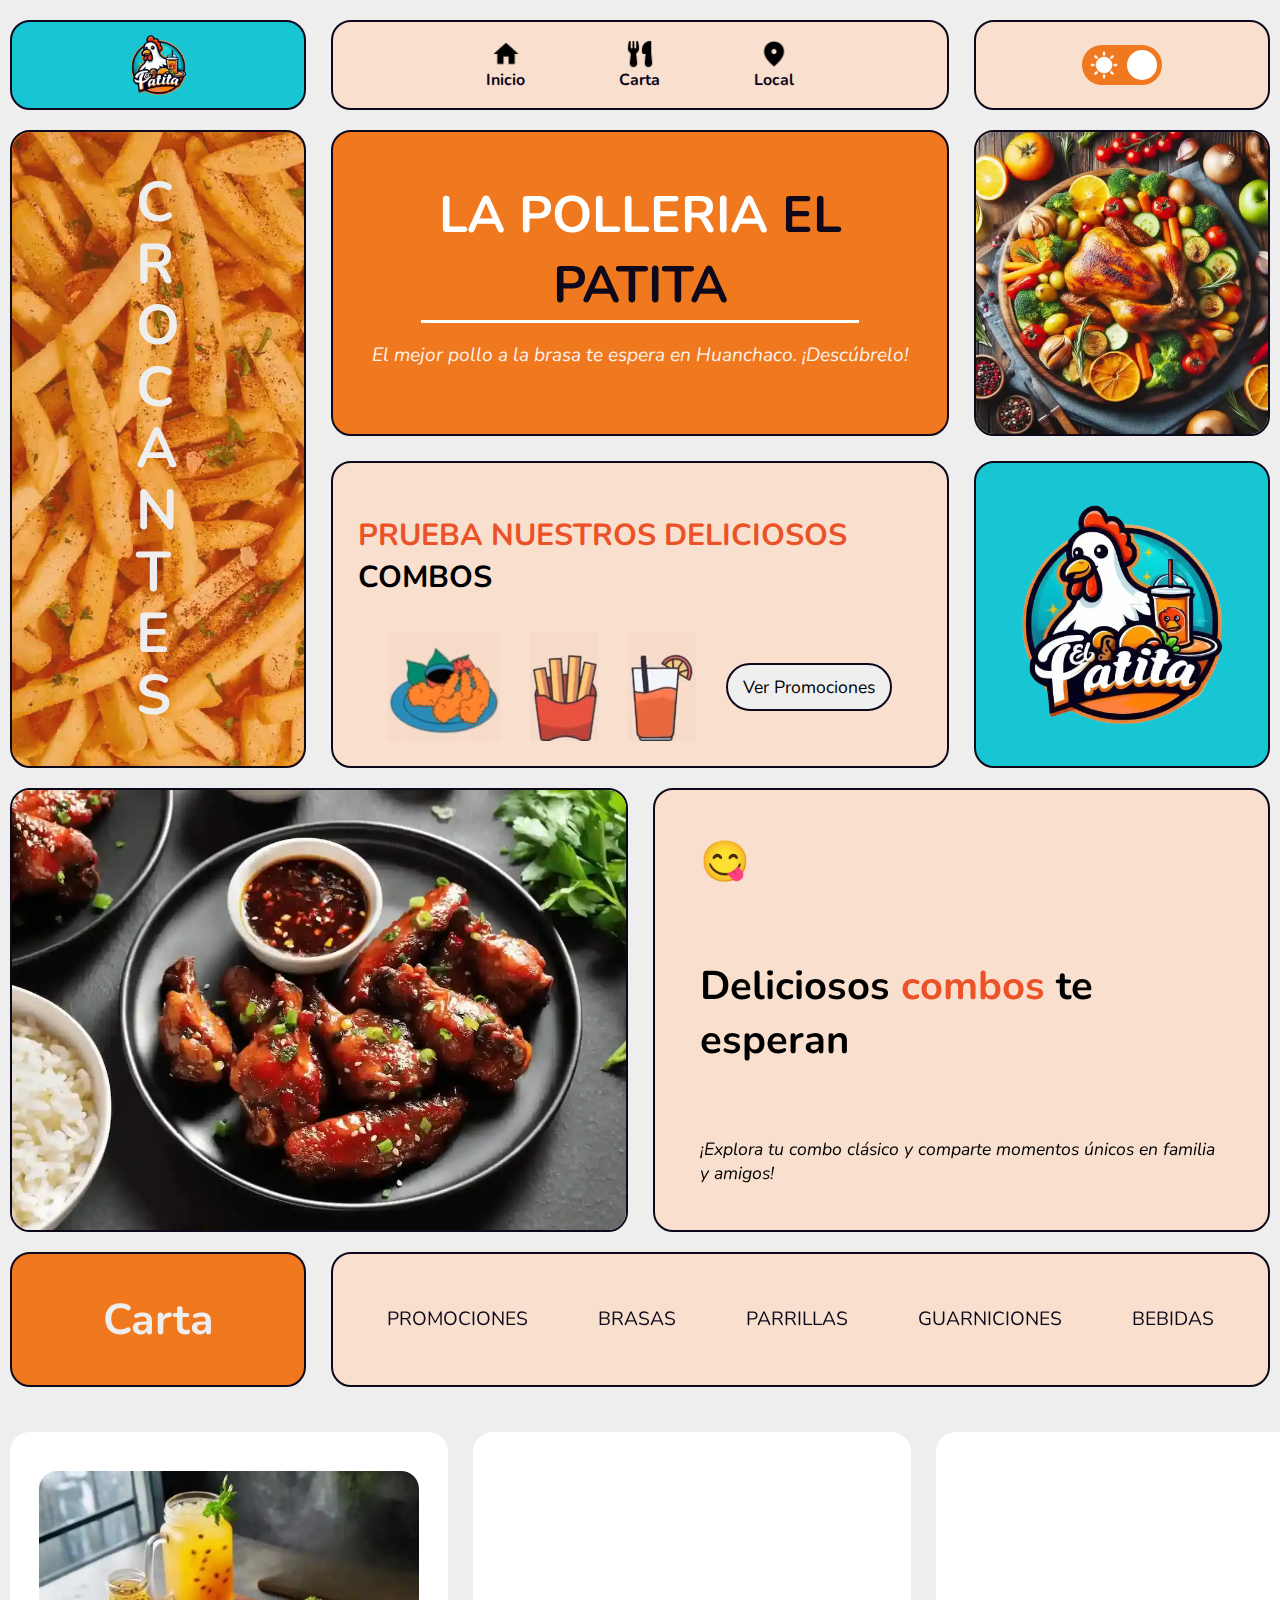
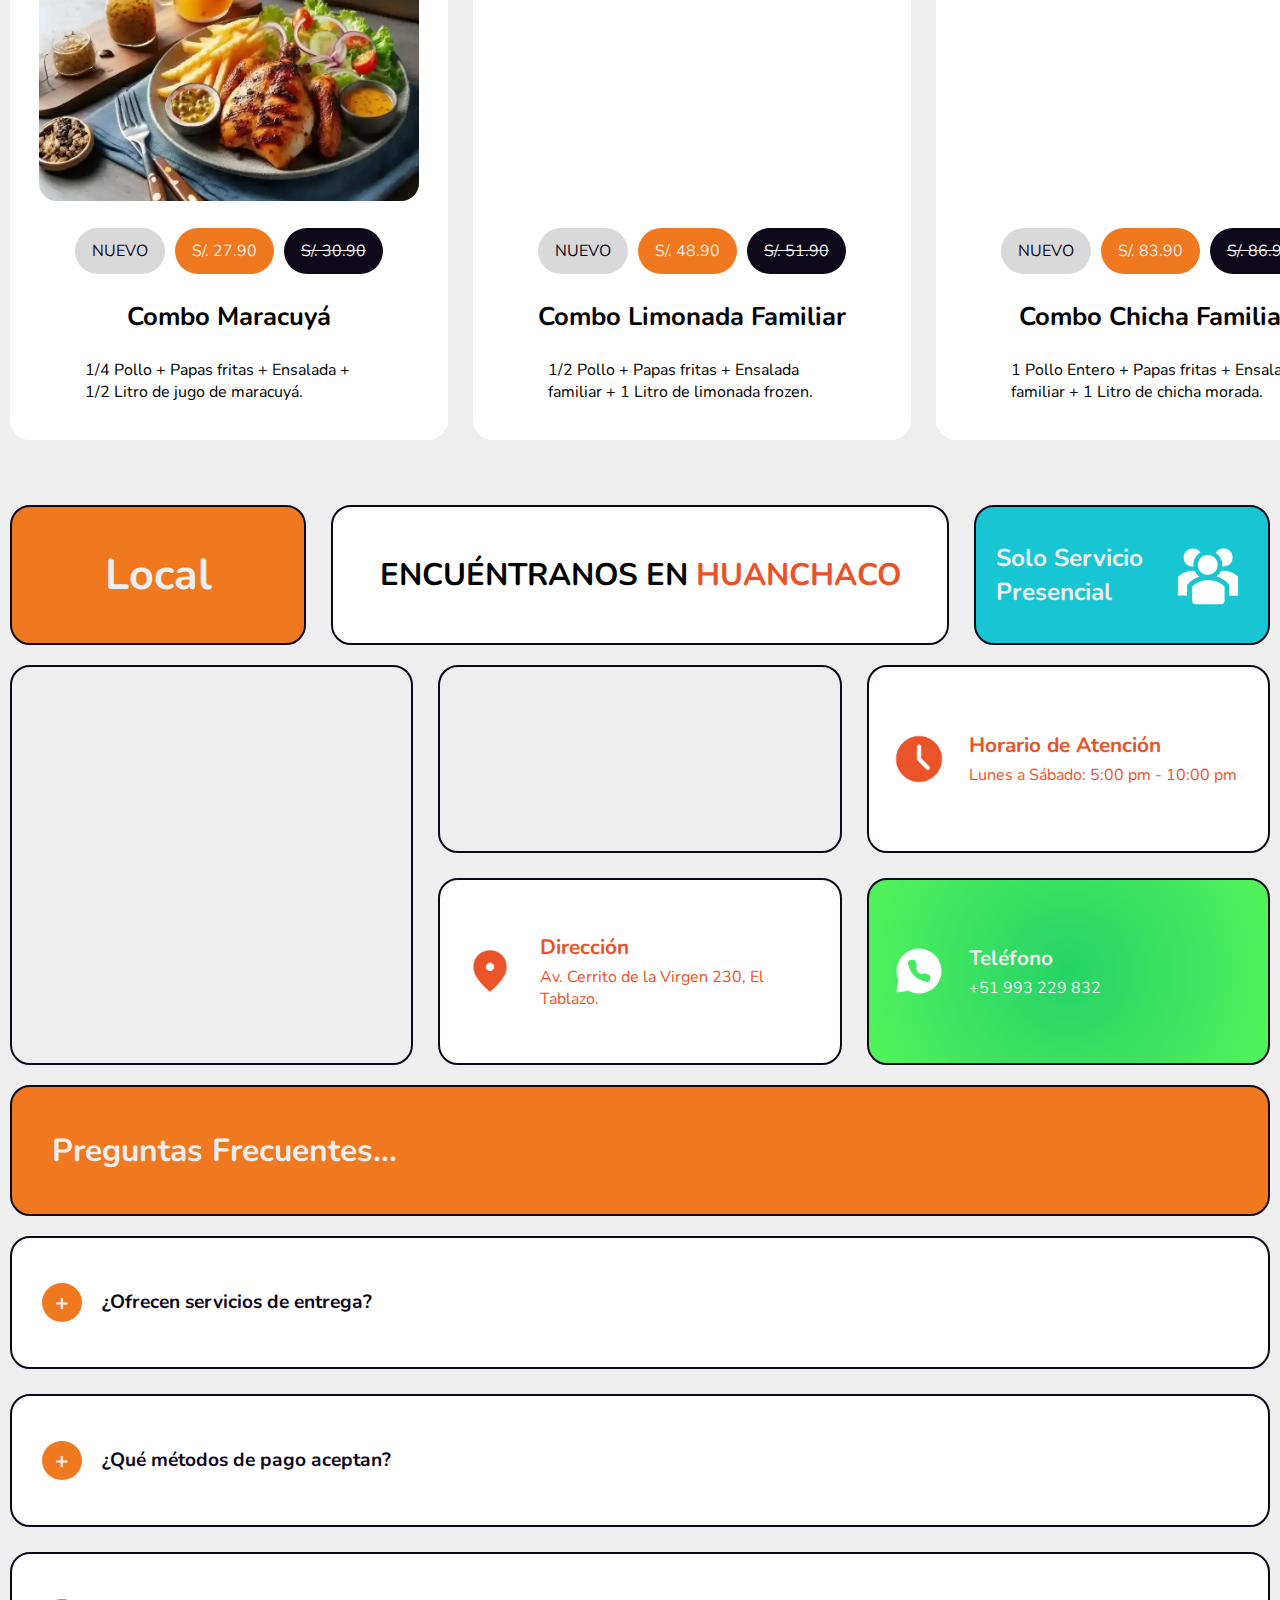
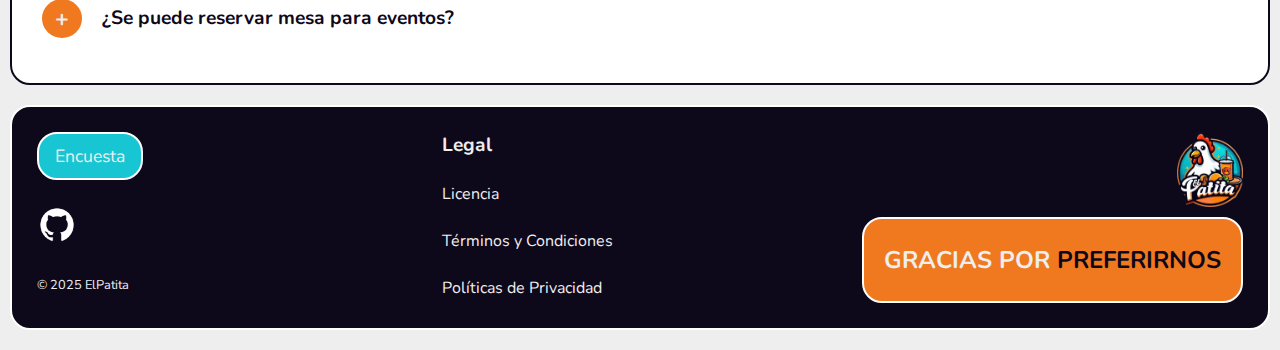
==== commit b5d908c7: "Eliminar el peso de 600 en Google Font" ====
--- a/index.html
+++ b/index.html
@@ -66,7 +66,7 @@
         <link rel="preconnect" href="https://fonts.googleapis.com" />
         <link rel="preconnect" href="https://fonts.gstatic.com" crossorigin="anonymous" />
         <link
-            href="https://fonts.googleapis.com/css2?family=Nunito:wght@400;600&display=swap&subset=latin"
+            href="https://fonts.googleapis.com/css2?family=Nunito:wght@400&display=swap&subset=latin"
             rel="stylesheet"
         />
     </head>
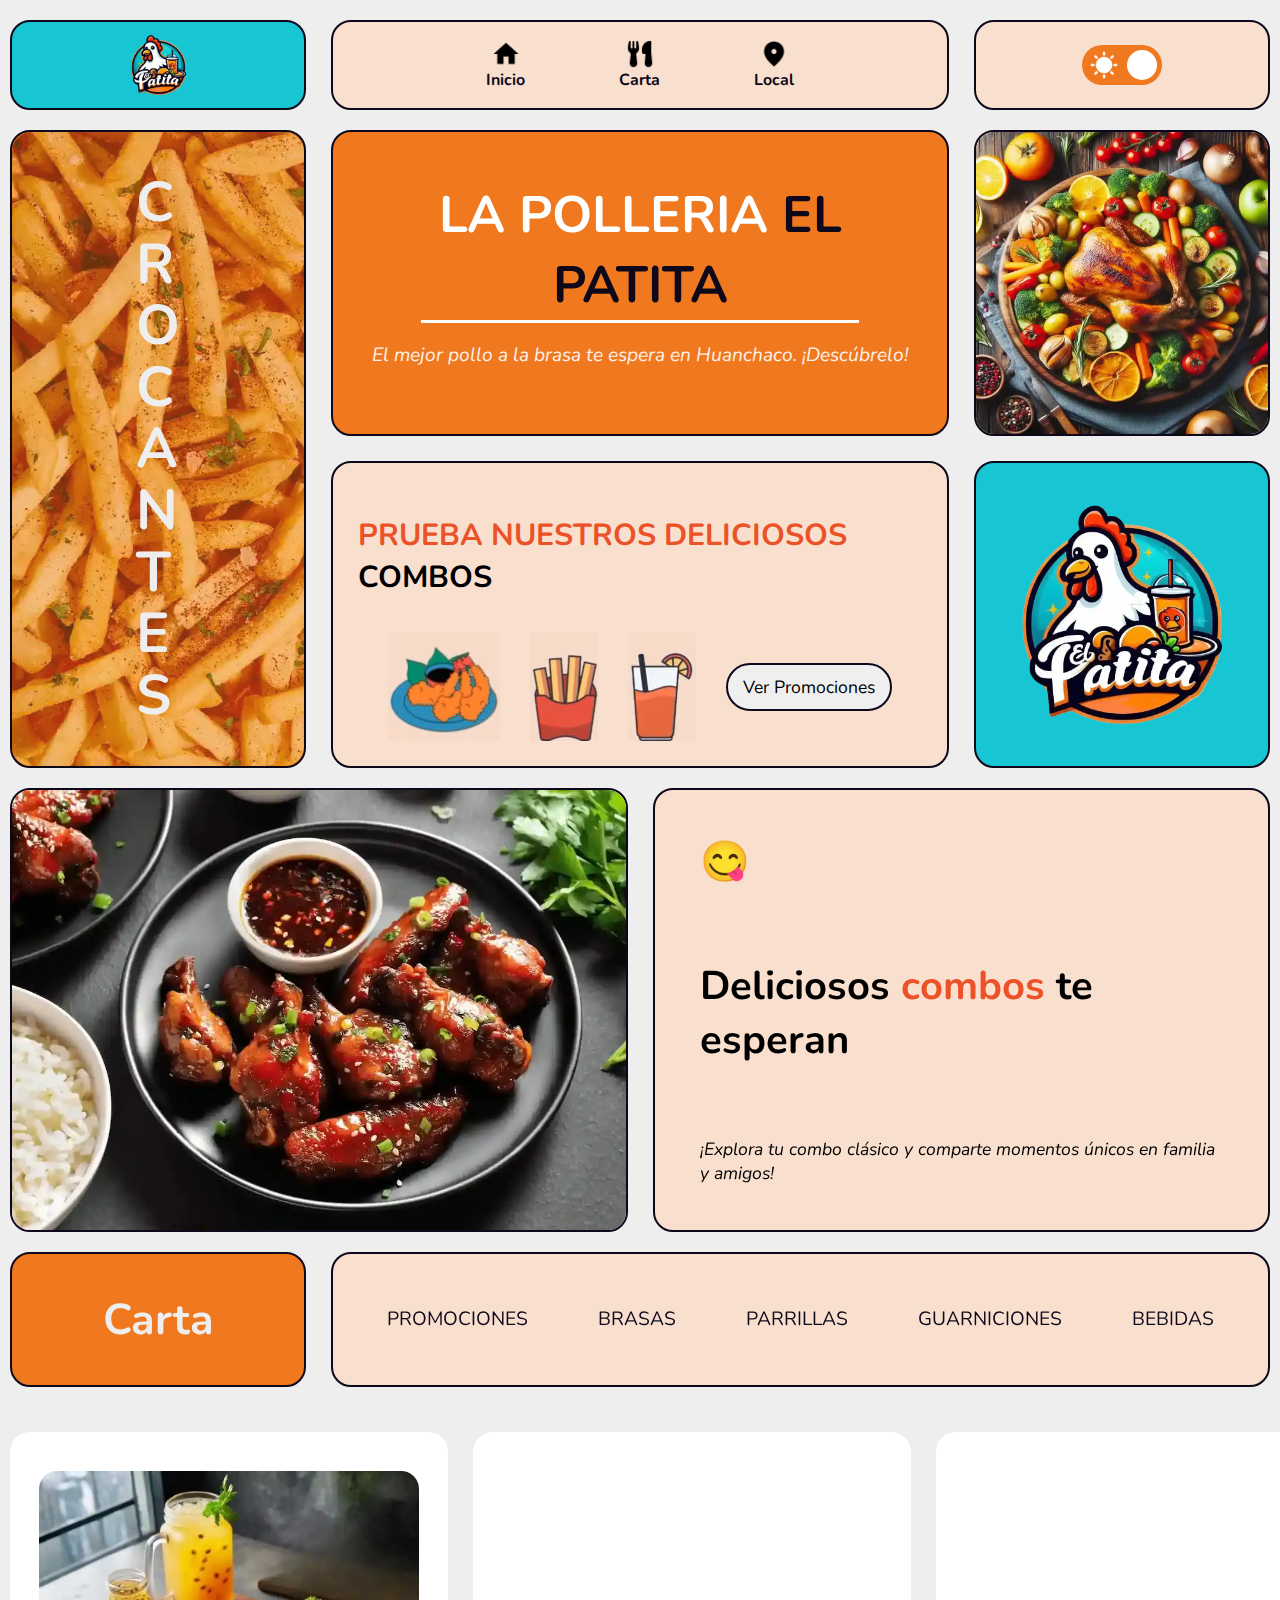
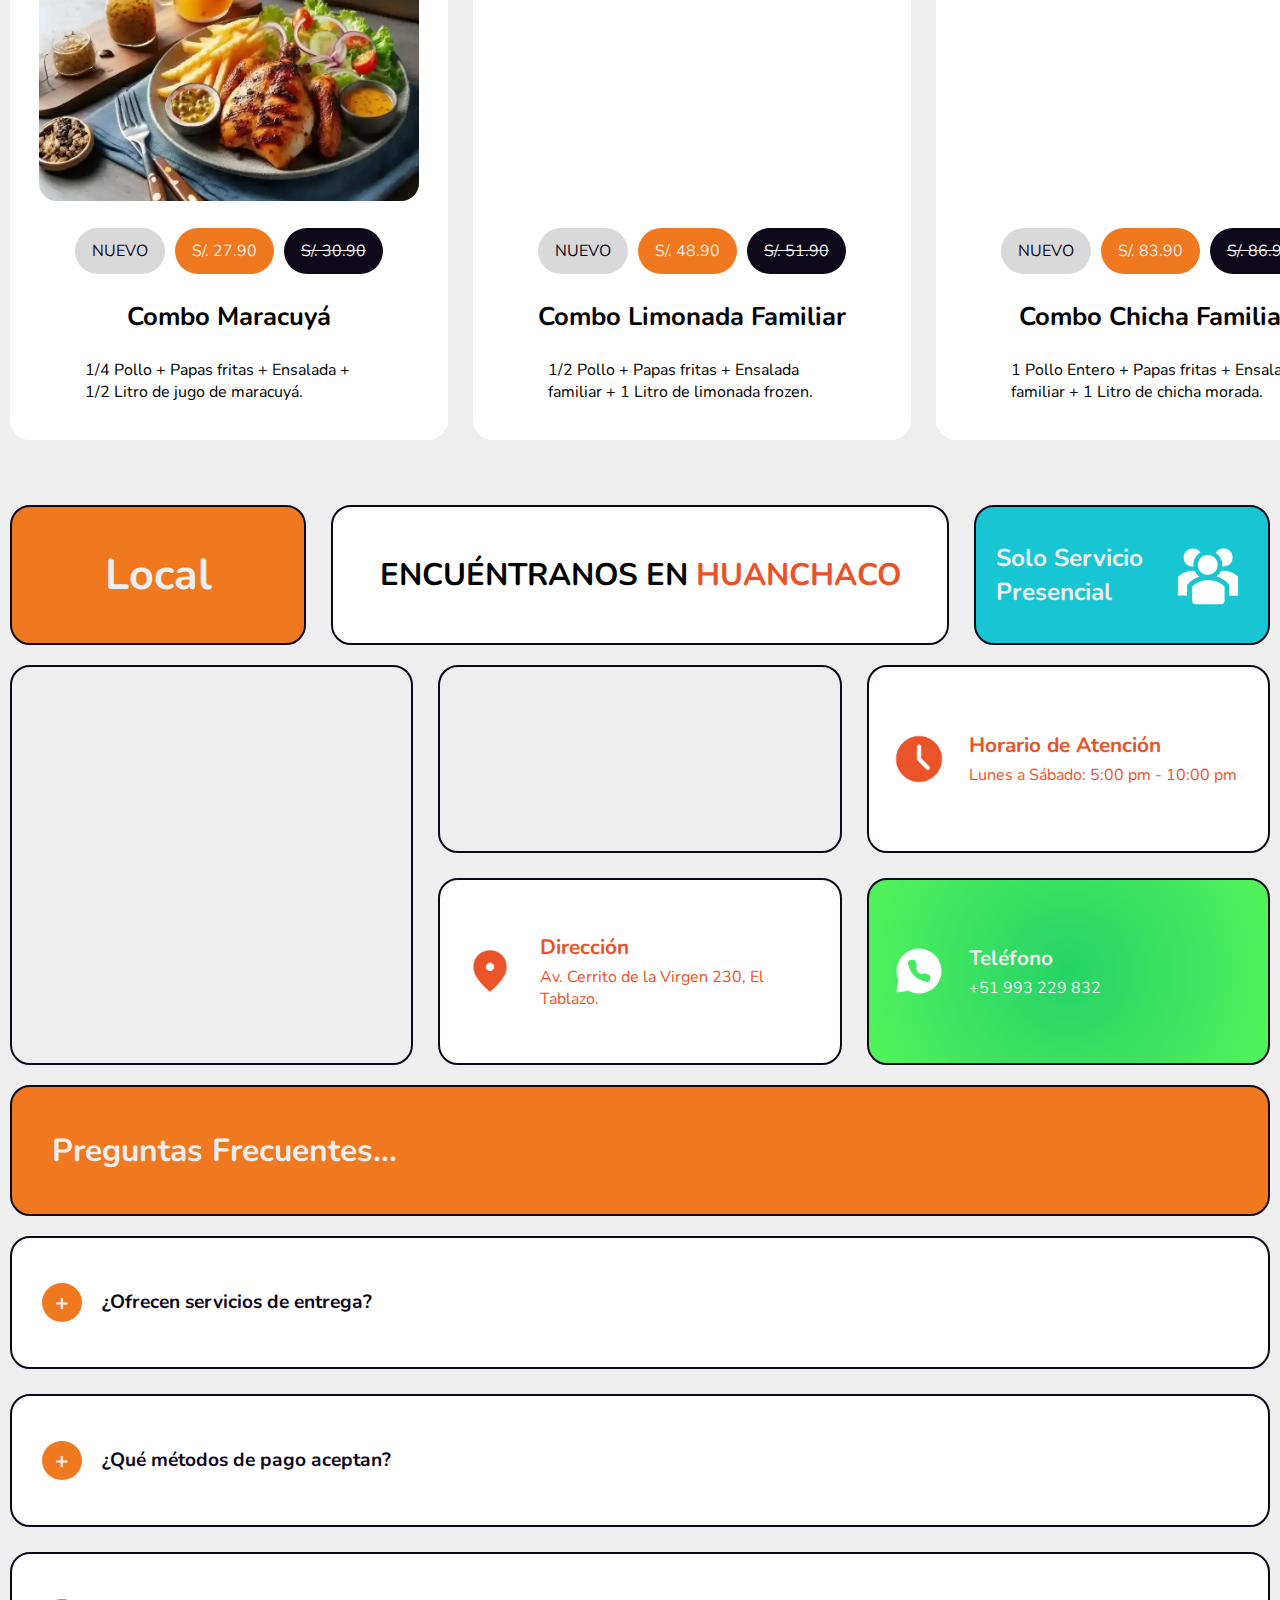
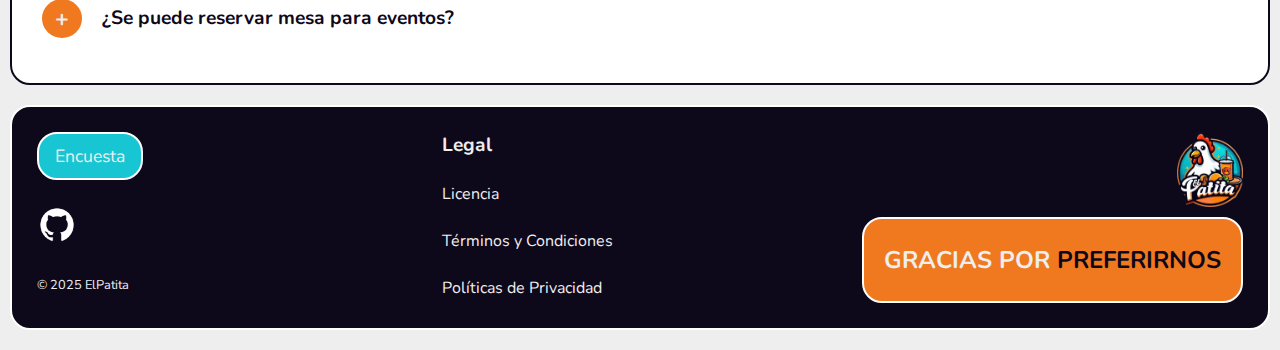
==== commit f274220b: "Loading screen deleted" ====
--- a/index.html
+++ b/index.html
@@ -71,13 +71,6 @@
         />
     </head>
     <body>
-        <!-- Pantalla de carga-->
-        <div class="loading-screen" aria-live="polite">
-            <video autoplay loop muted playsinline preload="none" aria-label="Video de pantalla de carga de El Patita">
-                <source src="video/screen-charged.webm" type="video/webm" />
-                Tu navegador no soporta el elemento de video.
-            </video>
-        </div>
         <!-- Barra de progreso -->
         <div id="progress-bar" class="progress-bar"></div>
         <!-- Encabezado de la pagina-->
--- a/css/styles.min.css
+++ b/css/styles.min.css
@@ -1 +1 @@
-:root{--naranja:#f0781f;--celeste:#17c6d2;--blanco:#eeeeee;--negro:#0e081b;--naranja-claro:#f8dfce;--naranja-oscuro:#ec5228;--blanco-puro:#ffffff;--celeste-oscuro:#31acb5;--gris-oscuro:#545454;--gris:#737373;--gris-claro:#d9d9d9}*{font-family:"Nunito";scrollbar-width:auto;scrollbar-color:var(--naranja) var(--blanco-puro)}html{scroll-behavior:smooth}body{background-color:var(--blanco);margin:0;padding:0}@keyframes slideDown{0%{transform:translateY(-100%);opacity:0}100%{transform:translateY(0);opacity:1}}@keyframes slideInFromRight{0%{transform:translateX(100%);opacity:0}100%{transform:translateX(0);opacity:1}}@keyframes slideInFromLeft{0%{transform:translateX(-100%);opacity:0}100%{transform:translateX(0);opacity:1}}@keyframes fadeIn{0%{opacity:0;transform:scale(.9)}100%{opacity:1;transform:scale(1)}}@keyframes show{from{opacity:0;scale:20%}to{opacity:1;scale:100%}}.loading-screen{background-color:#fe9c2c;position:fixed;top:0;left:0;width:100%;height:100%;z-index:1000}.loading-screen video{width:320px}.progress-bar{height:.5rem;width:0%;position:fixed;opacity:.7;border-radius:30px;z-index:100;transition:width 0.4s ease}.welcome-promo-img,.welcome-promo-text,.carta-title,.carta-nav,.combo,.promociones,.local-title,.local-text,.local-msg,.contact-map,.contact-img,.contact-hours,.contact-address,.contact-phone,.faq-title,.faq-item{view-timeline-name:--reveal;animation-name:show;animation-fill-mode:both;animation-timeline:--reveal;animation-range:entry 20% cover 40%}.loading-screen,.logo,.navbar,.dark-mode,.hero-pollo,.hero-logo,details summary::before,.carta-title,.local-title,.local-msg,.promo-button div,.combo,.navbar-vertical a{display:flex;justify-content:center;align-items:center}.logo,.navbar,.dark-mode,.hero-papas,.title,.hero-pollo img,.promo-button,.button-promo,.hero-logo,.welcome-promo-img img,.welcome-promo-text,.carta-title,.carta-nav,.local-title,.local-text,.local-msg,.contact-map,.contact-img img,.contact-hours,.contact-address,.contact-phone,.faq-title,.faq-item,.combo:hover,.combo:hover img,.combo:hover .category,.combo:hover .price,.combo:hover .price-half,.navbar-vertical{border:solid 2px var(--negro);box-sizing:border-box}.progress-bar,.title,.dark-mode-toggle,.hero-papas,.carta-title,.local-title,.carta-nav a.active,.carta-nav a:hover,.price,.faq-title,details summary::before,.error-page a,.right-section h3{background-color:var(--naranja)}.logo,.hero-logo,.price-half,.local-msg,.encuesta-button{background-color:var(--celeste)}.header-content,.local-content,.faq-header,.promos-content,.carta-content{display:grid;grid-template-columns:repeat(4,1fr);grid-template-rows:repeat(1,1fr);gap:25px}.header-content,.local-content,.faq-header,.promos-content{flex-wrap:wrap;padding:25px 100px}.logo{border-radius:20px;padding:5px;animation:slideDown 1.8s ease-in-out 0.6s forwards}.navbar{background-color:var(--naranja-claro);border-radius:20px;padding:10px 20px;animation:slideDown 1.5s ease-in-out 0.6s forwards}.navbar ul{list-style:none;display:flex;gap:40px;padding:0;margin:0}.navbar li,.navbar a,.promo-button{display:flex;flex-direction:column;align-items:center}.navbar a{text-decoration:none;padding:5px 25px;border-radius:30px;color:var(--naranja);color:var(--negro);font-size:1em;font-weight:700;transition:background-color 0.5s ease,color 0.5s ease;border:2px solid #fff0}.navbar a:hover{background-color:var(--blanco-puro);color:var(--naranja);border-color:var(--negro)}.navbar img{width:30px;height:30px;object-fit:cover}.navbar-vertical{position:fixed;top:50%;right:10px;transform:translateY(-50%);background-color:var(--naranja-claro);border-radius:20px;padding:5px;display:flex;flex-direction:column;z-index:900;opacity:.7;transition:opacity 0.3s ease,transform 0.3s ease,box-shadow 0.3s ease;animation:fadeIn 0.8s ease-in-out}.navbar-vertical:hover{opacity:.9}.navbar-vertical ul{list-style:none;padding:0;margin:0}.navbar-vertical a{padding:10px;text-indent:-9999px;overflow:hidden;transition:background-color 0.3s ease,transform 0.3s ease}.navbar-vertical a:hover{transform:scale(1.3)}.navbar-vertical img{width:30px;height:30px;transition:transform 0.5s ease}.navbar-vertical a:hover img{transform:rotate(15deg)}.dark-mode{background-color:var(--naranja-claro);grid-column-start:4;border-radius:20px;padding:10px;height:auto;animation:slideDown 1.2s ease-in-out 0.6s forwards}.dark-mode-toggle{width:70px;height:30px;border-radius:30px;display:flex;align-items:center;padding:5px;position:relative;cursor:pointer;transition:background-color 0.5s ease box-shadow 0.4s ease}.dark-mode-toggle:hover{box-shadow:0 0 11px 1px rgb(240 120 31 / .8);transition:box-shadow 0.4s ease}.dark-mode input:checked+.dark-mode-toggle:hover{box-shadow:0 0 11px 1px rgb(255 255 255 / .8);transition:box-shadow 0.4s ease}.dark-mode-toggle .toggle-circle{width:30px;height:30px;border-radius:50%;position:absolute;right:5px;transition:right 0.5s ease,transform 0.5s ease}.dark-mode-toggle .icon-sun,.dark-mode-toggle .icon-moon{width:28px;height:28px;position:absolute;transition:opacity 0.5s ease}.dark-mode-toggle .icon-sun{left:8px;opacity:1}.dark-mode-toggle .icon-moon{right:8px;opacity:0}.dark-mode input{display:none}.dark-mode input:checked+.dark-mode-toggle,.dark-mode-toggle .toggle-circle,.faq-item,.encuesta-button:hover{background-color:var(--blanco-puro)}.dark-mode input:checked+.dark-mode-toggle .toggle-circle{right:auto;left:5px;background-color:var(--negro)}.dark-mode input:checked+.dark-mode-toggle .icon-sun{opacity:0}.dark-mode input:checked+.dark-mode-toggle .icon-moon{opacity:1}body.dark-mode-active{background-color:var(--negro);transition:background-color 0.6s ease,color 0.6s ease}body.dark-mode-active .logo,body.dark-mode-active .navbar,body.dark-mode-active .dark-mode,body.dark-mode-active .hero-papas,body.dark-mode-active .title,body.dark-mode-active .hero-pollo img,body.dark-mode-active .promo-button,body.dark-mode-active .hero-logo,body.dark-mode-active .welcome-promo-img img,body.dark-mode-active .welcome-promo-text,body.dark-mode-active .carta-title,body.dark-mode-active .carta-nav,body.dark-mode-active .combo:hover,body.dark-mode-active .combo:hover img,body.dark-mode-active .combo:hover .category,body.dark-mode-active .combo:hover .price,body.dark-mode-active .combo:hover .discount,body.dark-mode-active .combo:hover .price-half,body.dark-mode-active .local-title,body.dark-mode-active .local-text,body.dark-mode-active .local-msg,body.dark-mode-active .contact-map,body.dark-mode-active .contact-img img,body.dark-mode-active .contact-hours,body.dark-mode-active .contact-address,body.dark-mode-active .contact-phone,body.dark-mode-active .faq-title,body.dark-mode-active .faq-item{border:solid 2px var(--blanco-puro);box-sizing:border-box}body.dark-mode-active .navbar,body.dark-mode-active .carta-nav{background-color:var(--gris-claro)}body.dark-mode-active .logo,body.dark-mode-active .hero-logo,body.dark-mode-active .local-msg{background-color:var(--celeste-oscuro)}body.dark-mode-active .dark-mode{background-color:var(--gris-oscuro)}body.dark-mode-active .title{background-color:rgb(240 120 31 / .85)}body.dark-mode-active .button-promo{background-color:var(--naranja-oscuro)}body.dark-mode-active .faq-item details,body.dark-mode-active .local-text,body.dark-mode-active .button-promo{color:var(--blanco-puro)}body.dark-mode-active .button-promo:hover{background-color:var(--blanco-puro);color:var(--negro)}body.dark-mode-active .hero-papas{background-color:#9c561f}body.dark-mode-active .welcome-promo-text,body.dark-mode-active .combo,body.dark-mode-active .contact-hours,body.dark-mode-active .contact-address,body.dark-mode-active .faq-item{background-color:var(--gris-oscuro);color:var(--blanco)}body.dark-mode-active .local-text{background-color:#a6a6a6}body.dark-mode-active .contact-phone{background:radial-gradient(circle at 50% 50%,#25d365d2,#54f35cd0)}.hero-content{padding:0 100px;display:grid;grid-template-columns:repeat(4,1fr);grid-template-rows:repeat(2,1fr);gap:25px}.hero-papas{grid-row:span 2 / span 2;border-radius:20px;color:var(--blanco);animation:slideInFromLeft 1.3s ease-in-out 0.6s forwards}.hero-papas img,.contact-img img{position:absolute;top:0;left:0}.hero-papas img{opacity:.6;transition:transform 0.6s ease,opacity 0.6s ease}.hero-papas img:hover{transform:scale(1.1);opacity:.9}.hero-papas p{position:absolute;top:50%;left:50%;transform:translate(-50%,-50%);font-weight:700;font-size:3.5em;z-index:1;margin:0;line-height:1.1;pointer-events:none}.title{position:relative;border-radius:20px;color:var(--blanco-puro);padding:15px;display:flex;flex-direction:column;justify-content:center;text-align:center;animation:fadeIn 1.3s ease-in-out 0.6s forwards}.title h1{width:100%;font-size:3.2em;margin:0 auto}.title h1 span,.right-section h3 span{color:var(--negro)}.title p{opacity:.9;font-style:italic;font-size:1.2em}hr{height:3px;border:none;background-color:var(--blanco-puro);width:75%;margin:0 auto}.hero-pollo{grid-column-start:4;animation:slideInFromRight 1.2s ease-in-out 0.6s forwards}.hero-pollo img,.welcome-promo-img img,.hero-papas img,.contact-img img{width:100%;height:100%;object-fit:cover;border-radius:20px}.hero-logo{grid-column-start:4;grid-row-start:2;border-radius:20px;animation:slideInFromRight 1.6s ease-in-out 0.6s forwards}.hero-logo img{transition:transform 0.6s ease}.hero-logo img:hover{transform:scale(1.1) rotate(40deg)}.promo-button{grid-column:span 2 / span 2;grid-column-start:2;grid-row-start:2;background-color:var(--naranja-claro);border-radius:20px;gap:10px;justify-content:center;flex-wrap:wrap;padding:25px;animation:fadeIn 1.7s ease-in-out 0.6s forwards}.promo-button h2{font-size:1.9em}.promo-button div{gap:30px;flex-direction:row;width:100%;flex-wrap:wrap}.welcome-promo-text h2 span,.local-text h2 span,.promo-button h2 span{color:var(--naranja-oscuro)}.button-promo{padding:10px 15px;border-radius:30px;font-size:1.1em;cursor:pointer;transition:background-color 0.5s ease,color 0.5s ease,font-weight 0.5s ease;animation:fadeIn 1.7s ease-in-out 0.6s forwards}.button-promo:hover{background-color:var(--naranja);color:var(--blanco-puro)}.welcome-promo-img,.welcome-promo-text,.local-text,.navbar,.title{grid-column:span 2 / span 2}.welcome-promo-text{background-color:var(--naranja-claro);padding:45px;grid-column-start:3;border-radius:20px;display:flex;flex-direction:column;justify-content:center;text-align:left;gap:70px}.welcome-promo-text h2{font-size:2.5em;margin:0}.carta-content{flex-wrap:wrap;padding:0 100px}.carta-title,.local-title{color:var(--blanco);font-size:1.8em;text-align:center;border-radius:20px}.carta-nav{background-color:var(--naranja-claro);grid-column:span 3 / span 3;border-radius:20px;padding:25px 20px;display:flex;justify-content:space-around;align-items:center}.carta-nav ul{list-style:none;margin:0;padding:0;display:flex;gap:30px;flex-wrap:wrap}.carta-nav a{text-decoration:none;padding:10px 18px;border:2px solid #fff0;border-radius:30px;color:var(--negro);font-size:1.2em;transition:background-color 0.5s,color 0.5s}.carta-nav a.active,.carta-nav a:hover{color:var(--blanco);border:solid 2px var(--negro)}.hidden{display:none!important}.promociones,.brasas,.parrillas,.guarniciones,.bebidas{opacity:1;visibility:visible;transition:opacity 0.5s ease,visibility 0.5s ease;padding:0 100px;display:grid;flex-wrap:nowrap;grid-template-columns:repeat(3,1fr);grid-template-rows:repeat(2,1fr);gap:25px}.combo{border:2px solid #fff0;background-color:var(--blanco-puro);flex:1 0 auto;margin:25px 0;flex-direction:column;padding:35px 25px;grid-row:span 2 / span 2;border-radius:20px;gap:25px;transition:border 0.5s ease}.combo img{border:2px solid #fff0;border-radius:20px}.product-info{font-size:1em;color:var(--blanco);display:flex;justify-content:center;gap:10px;flex-wrap:wrap}.category,.price,.discount,.price-half{border-radius:30px;padding:10px 15px;margin:0;border:2px solid #fff0}.category{background-color:var(--gris-claro);color:var(--negro)}.discount{background-color:var(--negro)}.cart-title{font-size:1.6em;margin:0}.cart-description{font-size:1em;margin:0;max-width:75%}.local-text{padding:10px;background-color:var(--blanco-puro);border-radius:20px;font-size:1.3em;align-content:center;text-align:center}.local-msg{grid-column-start:4;border-radius:20px;color:var(--blanco);padding:10px 20px;font-size:1.3em;gap:10px}.contact-container{padding:0 100px;display:grid;grid-template-columns:repeat(3,1fr);grid-template-rows:repeat(2,1fr);gap:25px}.contact-map{grid-row:span 2 / span 2;width:100%;height:400px;position:relative;border-radius:20px;overflow:hidden}.contact-map iframe{width:100%;height:100%;border:none;border-radius:20px}.contact-img,.hero-papas{position:relative;overflow:hidden}.contact-hours,.contact-address,.contact-phone{display:flex;flex-direction:row;align-items:center;padding:15px;background-color:var(--blanco-puro);color:var(--naranja-oscuro);border-radius:20px;gap:15px}.contact-address{grid-column-start:2}.contact-phone{background:radial-gradient(circle at 50% 50%,#25d366,#54f35b);color:var(--blanco);grid-column-start:3}.contact-hours img,.contact-address img,.contact-phone img{width:50px;height:50px;padding:10px}.contact-hours span,.contact-address span,.contact-phone span{display:flex;flex-direction:column;gap:5px;text-align:left}.contact-hours h3,.contact-address h3,.contact-phone h3{display:block;margin:0;font-size:1.3em}.contact-hours p,.contact-address p,.contact-phone a{margin:0;font-size:1em;color:inherit}.contact-phone a{text-decoration:none;color:inherit;text-decoration-color:#fff0;transition:color 0.6s ease,text-decoration-color 0.6s ease}.contact-phone a:hover{text-decoration:underline;text-decoration-color:var(--blanco);font-weight:700}.faq-title{padding:10px 40px;border-radius:20px;color:var(--blanco);grid-column:span 4 / span 4;font-size:1.7em}.faq-content{padding:0 100px;display:grid;grid-template-columns:repeat(4,1fr);grid-template-rows:repeat(3,1fr);gap:25px}.faq-item{grid-column:span 4 / span 4;border-radius:20px;transition:background-color 0.5s ease,transform 0.5s ease}.faq-item:hover{background-color:var(--gris-claro);transform:scale(1.01)}details{padding:20px 30px;position:relative;font-size:1.2em;color:var(--negro);cursor:pointer}details summary{padding:25px 0;list-style:none;font-weight:700;display:flex;align-items:center;gap:20px;outline:none}details summary::-webkit-details-marker{display:none}details summary::before{content:"+";font-size:1.2em;font-weight:700;color:var(--blanco);width:40px;height:39px;border-radius:50%;transition:transform 0.5s ease,color 0.5s ease}details[open] summary::before{content:"-";transform:rotate(180deg);transition:transform 0.5s ease,color 0.5s ease}.error-page{padding:30vh 20px;color:var(--negro);text-align:center}.error-page h1{font-size:5.5em;margin:0}.error-page p,.welcome-promo-text p{font-size:1.1em;font-style:italic;margin:0}.error-page a{display:inline-block;margin:20px 0;padding:10px 20px;color:var(--blanco);text-decoration:none;border-radius:45px;font-weight:700}footer{color:var(--blanco);padding:30px 100px}.footer-content{background-color:var(--negro);border:solid 2px var(--blanco-puro);padding:25px;display:flex;justify-content:space-between;align-items:flex-start;flex-wrap:wrap;gap:10px;border-radius:20px}.footer-content div{flex:1;min-width:200px}.left-section,.legal-section{display:flex;flex-direction:column;align-items:flex-start;gap:25px}.legal-section h6{margin:0;font-size:1.2em}.left-section p{margin:0;font-size:.8em}.encuesta-button{border-radius:20px;border:solid 2px var(--blanco-puro);color:var(--blanco);font-size:1.1em;padding:10px 16px;cursor:pointer;transition:background-color 0.5s ease,color 0.5s ease,font-weight 0.5s ease}.encuesta-button:hover{color:var(--celeste);font-weight:700;border:solid 2px var(--celeste)}.legal-section a{display:block;color:var(--blanco);text-decoration:none;transition:color 0.5s}.legal-section a:hover{color:var(--naranja)}.right-section{display:flex;flex-direction:column;align-items:flex-end;gap:10px}.right-section h3{border:solid 2px var(--blanco-puro);border-radius:20px;padding:25px 20px;font-size:1.5em;margin:0}@media only screen and (max-width:1440px){.header-content,.promos-content,.promociones,.brasas,.parrillas,.guarniciones,.bebidas,.local-content,.faq-header,footer{padding:20px 10px}.hero-content,.carta-content,.contact-container,.faq-content{padding:0 10px}.promociones,.brasas,.parrillas,.guarniciones,.bebidas{overflow:scroll}}@media screen and (max-width:1024px){.header-content,.promos-content,.promociones,.brasas,.parrillas,.guarniciones,.bebidas,.local-content,.faq-header,footer{padding:10px 10px}.header-content,.hero-content,.promos-content,.carta-content,.promociones,.brasas,.parrillas,.guarniciones,.bebidas,.local-content,.contact-container,.faq-header,.faq-content,footer{gap:10px}.header-content{display:flex;flex-direction:row;justify-content:space-between;align-items:center;box-sizing:border-box;overflow:hidden;margin:0 auto}.navbar{order:-1;width:100%;box-sizing:border-box;margin:0}.logo{flex:1;display:flex}.logo img{width:45px;height:50px}.dark-mode{flex:1;display:flex}.title h1{font-size:2.5em}.title p,.button-promo,.welcome-promo-text p{font-size:.8em}.hero-papas p{font-size:2.8em}.promo-button{padding:25px}.promo-button div{gap:25px}.promo-button h2{font-size:1.3em;margin:0}.hero-logo img{width:140px}.welcome-promo-text{padding:20px;gap:35px}.welcome-promo-text h2{font-size:1.8em}.carta-nav a,.local-text,.local-msg{font-size:1.1em}.combo{padding:15px;gap:15px}.combo img{width:300px;height:250px}.product-info{gap:5px}.contact-hours img,.contact-address img,.contact-phone img{padding:0}.right-section h3{padding:20px 15px;font-size:1.3em}details{padding:10px 20px}}@media only screen and (max-width:767px){.navbar-vertical{padding:0}.navbar-vertical img{width:25px;height:25px}.navbar ul{gap:10px}.navbar a{font-size:.8em}.hero-content,.carta-content,.contact-container,.faq-content{padding:0 10px!important}.hero-content{grid-template-columns:1fr 1fr;grid-template-rows:auto auto auto auto;padding:10px}.title{padding:25px 10px;grid-column:span 2}.title h1{font-size:2.2em}.promo-button{grid-column:span 2}.hero-papas{font-size:.75em;grid-column:1;grid-row:3 / 5}.hero-pollo{grid-column:2;grid-row:3}.hero-logo{height:191px;grid-column:2;grid-row:4}.hero-logo img{width:120px}.promos-content,.carta-content,.local-content,.contact-container{display:flex;flex-direction:column;align-items:center}.welcome-promo-img{width:100%;height:auto;position:relative}.welcome-promo-img img{display:block;box-sizing:border-box}.welcome-promo-text{width:100%;box-sizing:border-box}.welcome-promo-text p{font-size:.7em}.carta-title,.local-title,.welcome-promo-text h2{width:100%;font-size:1.5em}.carta-nav a,.product-info,.cart-description{font-size:.9em}.cart-title{font-size:1.4em}.local-msg,.local-text{font-size:1em;width:100%}.contact-hours,.contact-address,.contact-phone{padding:25px;width:100%}.contact-img img{position:relative}.contact-hours img,.contact-address img,.contact-phone img{width:40px;height:40px}.faq-title{font-size:1.5em;padding:10px 15px}details{font-size:1em}.footer-content{gap:35px}.left-section,.legal-section,.right-section{gap:15px}.right-section{align-items:flex-start}}+:root{--naranja:#f0781f;--celeste:#17c6d2;--blanco:#eeeeee;--negro:#0e081b;--naranja-claro:#f8dfce;--naranja-oscuro:#ec5228;--blanco-puro:#ffffff;--celeste-oscuro:#31acb5;--gris-oscuro:#545454;--gris:#737373;--gris-claro:#d9d9d9}*{font-family:"Nunito";scrollbar-width:auto;scrollbar-color:var(--naranja) var(--blanco-puro)}html{scroll-behavior:smooth}body{background-color:var(--blanco);margin:0;padding:0}@keyframes slideDown{0%{transform:translateY(-100%);opacity:0}100%{transform:translateY(0);opacity:1}}@keyframes slideInFromRight{0%{transform:translateX(100%);opacity:0}100%{transform:translateX(0);opacity:1}}@keyframes slideInFromLeft{0%{transform:translateX(-100%);opacity:0}100%{transform:translateX(0);opacity:1}}@keyframes fadeIn{0%{opacity:0;transform:scale(.9)}100%{opacity:1;transform:scale(1)}}@keyframes show{from{opacity:0;scale:20%}to{opacity:1;scale:100%}}.progress-bar{height:.5rem;width:0%;position:fixed;opacity:.7;border-radius:30px;z-index:100;transition:width 0.4s ease}.welcome-promo-img,.welcome-promo-text,.carta-title,.carta-nav,.combo,.promociones,.local-title,.local-text,.local-msg,.contact-map,.contact-img,.contact-hours,.contact-address,.contact-phone,.faq-title,.faq-item{view-timeline-name:--reveal;animation-name:show;animation-fill-mode:both;animation-timeline:--reveal;animation-range:entry 20% cover 40%}.logo,.navbar,.dark-mode,.hero-pollo,.hero-logo,details summary::before,.carta-title,.local-title,.local-msg,.promo-button div,.combo,.navbar-vertical a{display:flex;justify-content:center;align-items:center}.logo,.navbar,.dark-mode,.hero-papas,.title,.hero-pollo img,.promo-button,.button-promo,.hero-logo,.welcome-promo-img img,.welcome-promo-text,.carta-title,.carta-nav,.local-title,.local-text,.local-msg,.contact-map,.contact-img img,.contact-hours,.contact-address,.contact-phone,.faq-title,.faq-item,.combo:hover,.combo:hover img,.combo:hover .category,.combo:hover .price,.combo:hover .price-half,.navbar-vertical{border:solid 2px var(--negro);box-sizing:border-box}.progress-bar,.title,.dark-mode-toggle,.hero-papas,.carta-title,.local-title,.carta-nav a.active,.carta-nav a:hover,.price,.faq-title,details summary::before,.error-page a,.right-section h3{background-color:var(--naranja)}.logo,.hero-logo,.price-half,.local-msg,.encuesta-button{background-color:var(--celeste)}.header-content,.local-content,.faq-header,.promos-content,.carta-content{display:grid;grid-template-columns:repeat(4,1fr);grid-template-rows:repeat(1,1fr);gap:25px}.header-content,.local-content,.faq-header,.promos-content{flex-wrap:wrap;padding:25px 100px}.logo{border-radius:20px;padding:5px;animation:slideDown 1.8s ease-in-out forwards}.navbar{background-color:var(--naranja-claro);border-radius:20px;padding:10px 20px;animation:slideDown 1.5s ease-in-out forwards}.navbar ul{list-style:none;display:flex;gap:40px;padding:0;margin:0}.navbar li,.navbar a,.promo-button{display:flex;flex-direction:column;align-items:center}.navbar a{text-decoration:none;padding:5px 25px;border-radius:30px;color:var(--naranja);color:var(--negro);font-size:1em;font-weight:700;transition:background-color 0.5s ease,color 0.5s ease;border:2px solid #fff0}.navbar a:hover{background-color:var(--blanco-puro);color:var(--naranja);border-color:var(--negro)}.navbar img{width:30px;height:30px;object-fit:cover}.navbar-vertical{position:fixed;top:50%;right:10px;transform:translateY(-50%);background-color:var(--naranja-claro);border-radius:20px;padding:5px;display:flex;flex-direction:column;z-index:900;opacity:.7;transition:opacity 0.3s ease,transform 0.3s ease,box-shadow 0.3s ease;animation:fadeIn 0.8s ease-in-out}.navbar-vertical:hover{opacity:.9}.navbar-vertical ul{list-style:none;padding:0;margin:0}.navbar-vertical a{padding:10px;text-indent:-9999px;overflow:hidden;transition:background-color 0.3s ease,transform 0.3s ease}.navbar-vertical a:hover{transform:scale(1.3)}.navbar-vertical img{width:30px;height:30px;transition:transform 0.5s ease}.navbar-vertical a:hover img{transform:rotate(15deg)}.dark-mode{background-color:var(--naranja-claro);grid-column-start:4;border-radius:20px;padding:10px;height:auto;animation:slideDown 1.2s ease-in-out forwards}.dark-mode-toggle{width:70px;height:30px;border-radius:30px;display:flex;align-items:center;padding:5px;position:relative;cursor:pointer;transition:background-color 0.5s ease box-shadow 0.4s ease}.dark-mode-toggle:hover{box-shadow:0 0 11px 1px rgb(240 120 31 / .8);transition:box-shadow 0.4s ease}.dark-mode input:checked+.dark-mode-toggle:hover{box-shadow:0 0 11px 1px rgb(255 255 255 / .8);transition:box-shadow 0.4s ease}.dark-mode-toggle .toggle-circle{width:30px;height:30px;border-radius:50%;position:absolute;right:5px;transition:right 0.5s ease,transform 0.5s ease}.dark-mode-toggle .icon-sun,.dark-mode-toggle .icon-moon{width:28px;height:28px;position:absolute;transition:opacity 0.5s ease}.dark-mode-toggle .icon-sun{left:8px;opacity:1}.dark-mode-toggle .icon-moon{right:8px;opacity:0}.dark-mode input{display:none}.dark-mode input:checked+.dark-mode-toggle,.dark-mode-toggle .toggle-circle,.faq-item,.encuesta-button:hover{background-color:var(--blanco-puro)}.dark-mode input:checked+.dark-mode-toggle .toggle-circle{right:auto;left:5px;background-color:var(--negro)}.dark-mode input:checked+.dark-mode-toggle .icon-sun{opacity:0}.dark-mode input:checked+.dark-mode-toggle .icon-moon{opacity:1}body.dark-mode-active{background-color:var(--negro);transition:background-color 0.6s ease,color 0.6s ease}body.dark-mode-active .logo,body.dark-mode-active .navbar,body.dark-mode-active .dark-mode,body.dark-mode-active .hero-papas,body.dark-mode-active .title,body.dark-mode-active .hero-pollo img,body.dark-mode-active .promo-button,body.dark-mode-active .hero-logo,body.dark-mode-active .welcome-promo-img img,body.dark-mode-active .welcome-promo-text,body.dark-mode-active .carta-title,body.dark-mode-active .carta-nav,body.dark-mode-active .combo:hover,body.dark-mode-active .combo:hover img,body.dark-mode-active .combo:hover .category,body.dark-mode-active .combo:hover .price,body.dark-mode-active .combo:hover .discount,body.dark-mode-active .combo:hover .price-half,body.dark-mode-active .local-title,body.dark-mode-active .local-text,body.dark-mode-active .local-msg,body.dark-mode-active .contact-map,body.dark-mode-active .contact-img img,body.dark-mode-active .contact-hours,body.dark-mode-active .contact-address,body.dark-mode-active .contact-phone,body.dark-mode-active .faq-title,body.dark-mode-active .faq-item{border:solid 2px var(--blanco-puro);box-sizing:border-box}body.dark-mode-active .navbar,body.dark-mode-active .carta-nav{background-color:var(--gris-claro)}body.dark-mode-active .logo,body.dark-mode-active .hero-logo,body.dark-mode-active .local-msg{background-color:var(--celeste-oscuro)}body.dark-mode-active .dark-mode{background-color:var(--gris-oscuro)}body.dark-mode-active .title{background-color:rgb(240 120 31 / .85)}body.dark-mode-active .button-promo{background-color:var(--naranja-oscuro)}body.dark-mode-active .faq-item details,body.dark-mode-active .local-text,body.dark-mode-active .button-promo{color:var(--blanco-puro)}body.dark-mode-active .button-promo:hover{background-color:var(--blanco-puro);color:var(--negro)}body.dark-mode-active .hero-papas{background-color:#9c561f}body.dark-mode-active .welcome-promo-text,body.dark-mode-active .combo,body.dark-mode-active .contact-hours,body.dark-mode-active .contact-address,body.dark-mode-active .faq-item{background-color:var(--gris-oscuro);color:var(--blanco)}body.dark-mode-active .local-text{background-color:#a6a6a6}body.dark-mode-active .contact-phone{background:radial-gradient(circle at 50% 50%,#25d365d2,#54f35cd0)}.hero-content{padding:0 100px;display:grid;grid-template-columns:repeat(4,1fr);grid-template-rows:repeat(2,1fr);gap:25px}.hero-papas{grid-row:span 2 / span 2;border-radius:20px;color:var(--blanco);animation:slideInFromLeft 1.3s ease-in-out forwards}.hero-papas img,.contact-img img{position:absolute;top:0;left:0}.hero-papas img{opacity:.6;transition:transform 0.6s ease,opacity 0.6s ease}.hero-papas img:hover{transform:scale(1.1);opacity:.9}.hero-papas p{position:absolute;top:50%;left:50%;transform:translate(-50%,-50%);font-weight:700;font-size:3.5em;z-index:1;margin:0;line-height:1.1;pointer-events:none}.title{position:relative;border-radius:20px;color:var(--blanco-puro);padding:15px;display:flex;flex-direction:column;justify-content:center;text-align:center;animation:fadeIn 1.3s ease-in-out forwards}.title h1{width:100%;font-size:3.2em;margin:0 auto}.title h1 span,.right-section h3 span{color:var(--negro)}.title p{opacity:.9;font-style:italic;font-size:1.2em}hr{height:3px;border:none;background-color:var(--blanco-puro);width:75%;margin:0 auto}.hero-pollo{grid-column-start:4;animation:slideInFromRight 1.2s ease-in-out forwards}.hero-pollo img,.welcome-promo-img img,.hero-papas img,.contact-img img{width:100%;height:100%;object-fit:cover;border-radius:20px}.hero-logo{grid-column-start:4;grid-row-start:2;border-radius:20px;animation:slideInFromRight 1.6s ease-in-out forwards}.hero-logo img{transition:transform 0.6s ease}.hero-logo img:hover{transform:scale(1.1) rotate(40deg)}.promo-button{grid-column:span 2 / span 2;grid-column-start:2;grid-row-start:2;background-color:var(--naranja-claro);border-radius:20px;gap:10px;justify-content:center;flex-wrap:wrap;padding:25px;animation:fadeIn 1.7s ease-in-out forwards}.promo-button h2{font-size:1.9em}.promo-button div{gap:30px;flex-direction:row;width:100%;flex-wrap:wrap}.welcome-promo-text h2 span,.local-text h2 span,.promo-button h2 span{color:var(--naranja-oscuro)}.button-promo{padding:10px 15px;border-radius:30px;font-size:1.1em;cursor:pointer;transition:background-color 0.5s ease,color 0.5s ease,font-weight 0.5s ease;animation:fadeIn 1.7s ease-in-out forwards}.button-promo:hover{background-color:var(--naranja);color:var(--blanco-puro)}.welcome-promo-img,.welcome-promo-text,.local-text,.navbar,.title{grid-column:span 2 / span 2}.welcome-promo-text{background-color:var(--naranja-claro);padding:45px;grid-column-start:3;border-radius:20px;display:flex;flex-direction:column;justify-content:center;text-align:left;gap:70px}.welcome-promo-text h2{font-size:2.5em;margin:0}.carta-content{flex-wrap:wrap;padding:0 100px}.carta-title,.local-title{color:var(--blanco);font-size:1.8em;text-align:center;border-radius:20px}.carta-nav{background-color:var(--naranja-claro);grid-column:span 3 / span 3;border-radius:20px;padding:25px 20px;display:flex;justify-content:space-around;align-items:center}.carta-nav ul{list-style:none;margin:0;padding:0;display:flex;gap:30px;flex-wrap:wrap}.carta-nav a{text-decoration:none;padding:10px 18px;border:2px solid #fff0;border-radius:30px;color:var(--negro);font-size:1.2em;transition:background-color 0.5s,color 0.5s}.carta-nav a.active,.carta-nav a:hover{color:var(--blanco);border:solid 2px var(--negro)}.hidden{display:none!important}.promociones,.brasas,.parrillas,.guarniciones,.bebidas{opacity:1;visibility:visible;transition:opacity 0.5s ease,visibility 0.5s ease;padding:0 100px;display:grid;flex-wrap:nowrap;grid-template-columns:repeat(3,1fr);grid-template-rows:repeat(2,1fr);gap:25px}.combo{border:2px solid #fff0;background-color:var(--blanco-puro);flex:1 0 auto;margin:25px 0;flex-direction:column;padding:35px 25px;grid-row:span 2 / span 2;border-radius:20px;gap:25px;transition:border 0.5s ease}.combo img{border:2px solid #fff0;border-radius:20px}.product-info{font-size:1em;color:var(--blanco);display:flex;justify-content:center;gap:10px;flex-wrap:wrap}.category,.price,.discount,.price-half{border-radius:30px;padding:10px 15px;margin:0;border:2px solid #fff0}.category{background-color:var(--gris-claro);color:var(--negro)}.discount{background-color:var(--negro)}.cart-title{font-size:1.6em;margin:0}.cart-description{font-size:1em;margin:0;max-width:75%}.local-text{padding:10px;background-color:var(--blanco-puro);border-radius:20px;font-size:1.3em;align-content:center;text-align:center}.local-msg{grid-column-start:4;border-radius:20px;color:var(--blanco);padding:10px 20px;font-size:1.3em;gap:10px}.contact-container{padding:0 100px;display:grid;grid-template-columns:repeat(3,1fr);grid-template-rows:repeat(2,1fr);gap:25px}.contact-map{grid-row:span 2 / span 2;width:100%;height:400px;position:relative;border-radius:20px;overflow:hidden}.contact-map iframe{width:100%;height:100%;border:none;border-radius:20px}.contact-img,.hero-papas{position:relative;overflow:hidden}.contact-hours,.contact-address,.contact-phone{display:flex;flex-direction:row;align-items:center;padding:15px;background-color:var(--blanco-puro);color:var(--naranja-oscuro);border-radius:20px;gap:15px}.contact-address{grid-column-start:2}.contact-phone{background:radial-gradient(circle at 50% 50%,#25d366,#54f35b);color:var(--blanco);grid-column-start:3}.contact-hours img,.contact-address img,.contact-phone img{width:50px;height:50px;padding:10px}.contact-hours span,.contact-address span,.contact-phone span{display:flex;flex-direction:column;gap:5px;text-align:left}.contact-hours h3,.contact-address h3,.contact-phone h3{display:block;margin:0;font-size:1.3em}.contact-hours p,.contact-address p,.contact-phone a{margin:0;font-size:1em;color:inherit}.contact-phone a{text-decoration:none;color:inherit;text-decoration-color:#fff0;transition:color 0.6s ease,text-decoration-color 0.6s ease}.contact-phone a:hover{text-decoration:underline;text-decoration-color:var(--blanco);font-weight:700}.faq-title{padding:10px 40px;border-radius:20px;color:var(--blanco);grid-column:span 4 / span 4;font-size:1.7em}.faq-content{padding:0 100px;display:grid;grid-template-columns:repeat(4,1fr);grid-template-rows:repeat(3,1fr);gap:25px}.faq-item{grid-column:span 4 / span 4;border-radius:20px;transition:background-color 0.5s ease,transform 0.5s ease}.faq-item:hover{background-color:var(--gris-claro);transform:scale(1.01)}details{padding:20px 30px;position:relative;font-size:1.2em;color:var(--negro);cursor:pointer}details summary{padding:25px 0;list-style:none;font-weight:700;display:flex;align-items:center;gap:20px;outline:none}details summary::-webkit-details-marker{display:none}details summary::before{content:"+";font-size:1.2em;font-weight:700;color:var(--blanco);width:40px;height:39px;border-radius:50%;transition:transform 0.5s ease,color 0.5s ease}details[open] summary::before{content:"-";transform:rotate(180deg);transition:transform 0.5s ease,color 0.5s ease}.error-page{padding:30vh 20px;color:var(--negro);text-align:center}.error-page h1{font-size:5.5em;margin:0}.error-page p,.welcome-promo-text p{font-size:1.1em;font-style:italic;margin:0}.error-page a{display:inline-block;margin:20px 0;padding:10px 20px;color:var(--blanco);text-decoration:none;border-radius:45px;font-weight:700}footer{color:var(--blanco);padding:30px 100px}.footer-content{background-color:var(--negro);border:solid 2px var(--blanco-puro);padding:25px;display:flex;justify-content:space-between;align-items:flex-start;flex-wrap:wrap;gap:10px;border-radius:20px}.footer-content div{flex:1;min-width:200px}.left-section,.legal-section{display:flex;flex-direction:column;align-items:flex-start;gap:25px}.legal-section h6{margin:0;font-size:1.2em}.left-section p{margin:0;font-size:.8em}.encuesta-button{border-radius:20px;border:solid 2px var(--blanco-puro);color:var(--blanco);font-size:1.1em;padding:10px 16px;cursor:pointer;transition:background-color 0.5s ease,color 0.5s ease,font-weight 0.5s ease}.encuesta-button:hover{color:var(--celeste);font-weight:700;border:solid 2px var(--celeste)}.legal-section a{display:block;color:var(--blanco);text-decoration:none;transition:color 0.5s}.legal-section a:hover{color:var(--naranja)}.right-section{display:flex;flex-direction:column;align-items:flex-end;gap:10px}.right-section h3{border:solid 2px var(--blanco-puro);border-radius:20px;padding:25px 20px;font-size:1.5em;margin:0}@media only screen and (max-width:1440px){.header-content,.promos-content,.promociones,.brasas,.parrillas,.guarniciones,.bebidas,.local-content,.faq-header,footer{padding:20px 10px}.hero-content,.carta-content,.contact-container,.faq-content{padding:0 10px}.promociones,.brasas,.parrillas,.guarniciones,.bebidas{overflow:scroll}}@media screen and (max-width:1024px){.header-content,.promos-content,.promociones,.brasas,.parrillas,.guarniciones,.bebidas,.local-content,.faq-header,footer{padding:10px 10px}.header-content,.hero-content,.promos-content,.carta-content,.promociones,.brasas,.parrillas,.guarniciones,.bebidas,.local-content,.contact-container,.faq-header,.faq-content,footer{gap:10px}.header-content{display:flex;flex-direction:row;justify-content:space-between;align-items:center;box-sizing:border-box;overflow:hidden;margin:0 auto}.navbar{order:-1;width:100%;box-sizing:border-box;margin:0}.logo{flex:1;display:flex}.logo img{width:45px;height:50px}.dark-mode{flex:1;display:flex}.title h1{font-size:2.5em}.title p,.button-promo,.welcome-promo-text p{font-size:.8em}.hero-papas p{font-size:2.8em}.promo-button{padding:25px}.promo-button div{gap:25px}.promo-button h2{font-size:1.3em;margin:0}.hero-logo img{width:140px}.welcome-promo-text{padding:20px;gap:35px}.welcome-promo-text h2{font-size:1.8em}.carta-nav a,.local-text,.local-msg{font-size:1.1em}.combo{padding:15px;gap:15px}.combo img{width:300px;height:250px}.product-info{gap:5px}.contact-hours img,.contact-address img,.contact-phone img{padding:0}.right-section h3{padding:20px 15px;font-size:1.3em}details{padding:10px 20px}}@media only screen and (max-width:767px){.navbar-vertical{padding:0}.navbar-vertical img{width:25px;height:25px}.navbar ul{gap:10px}.navbar a{font-size:.8em}.hero-content,.carta-content,.contact-container,.faq-content{padding:0 10px!important}.hero-content{grid-template-columns:1fr 1fr;grid-template-rows:auto auto auto auto;padding:10px}.title{padding:25px 10px;grid-column:span 2}.title h1{font-size:2.2em}.promo-button{grid-column:span 2}.hero-papas{font-size:.75em;grid-column:1;grid-row:3 / 5}.hero-pollo{grid-column:2;grid-row:3}.hero-logo{height:191px;grid-column:2;grid-row:4}.hero-logo img{width:120px}.promos-content,.carta-content,.local-content,.contact-container{display:flex;flex-direction:column;align-items:center}.welcome-promo-img{width:100%;height:auto;position:relative}.welcome-promo-img img{display:block;box-sizing:border-box}.welcome-promo-text{width:100%;box-sizing:border-box}.welcome-promo-text p{font-size:.7em}.carta-title,.local-title,.welcome-promo-text h2{width:100%;font-size:1.5em}.carta-nav a,.product-info,.cart-description{font-size:.9em}.cart-title{font-size:1.4em}.local-msg,.local-text{font-size:1em;width:100%}.contact-hours,.contact-address,.contact-phone{padding:25px;width:100%}.contact-img img{position:relative}.contact-hours img,.contact-address img,.contact-phone img{width:40px;height:40px}.faq-title{font-size:1.5em;padding:10px 15px}details{font-size:1em}.footer-content{gap:35px}.left-section,.legal-section,.right-section{gap:15px}.right-section{align-items:flex-start}}